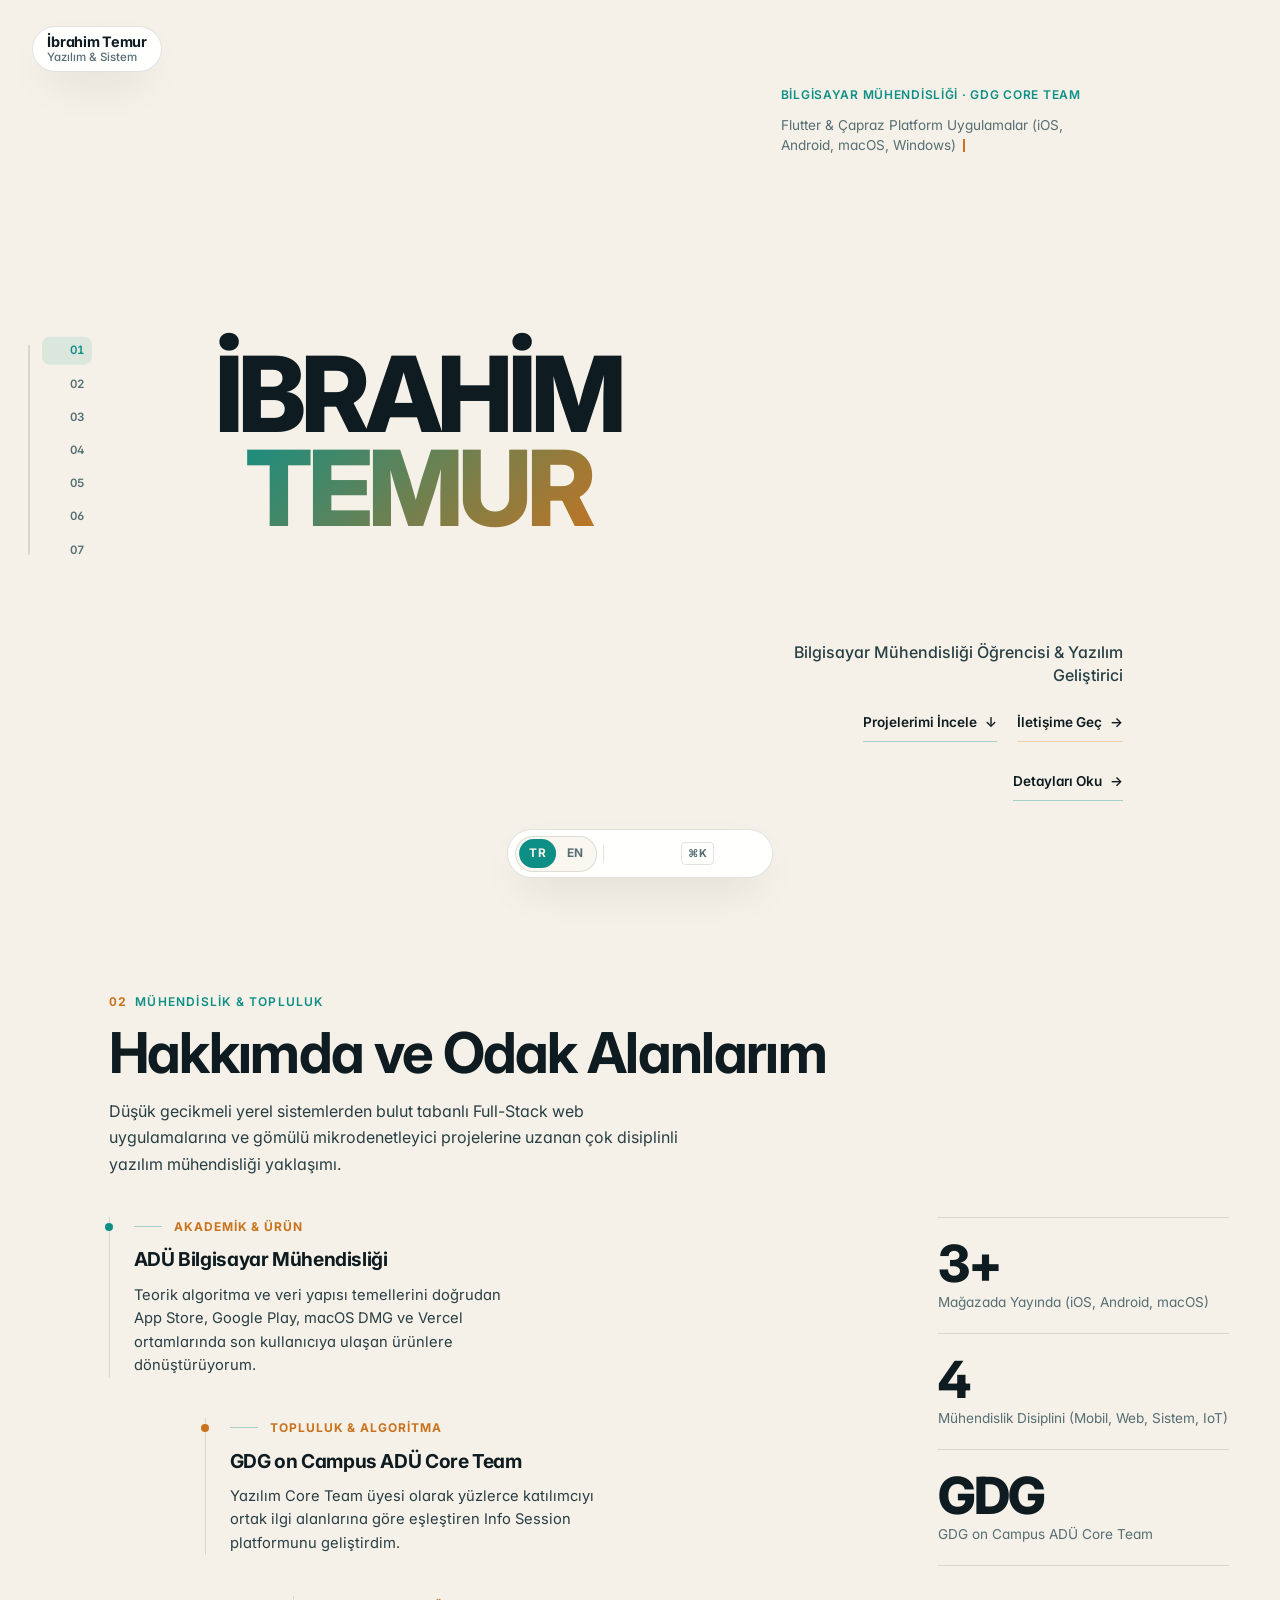
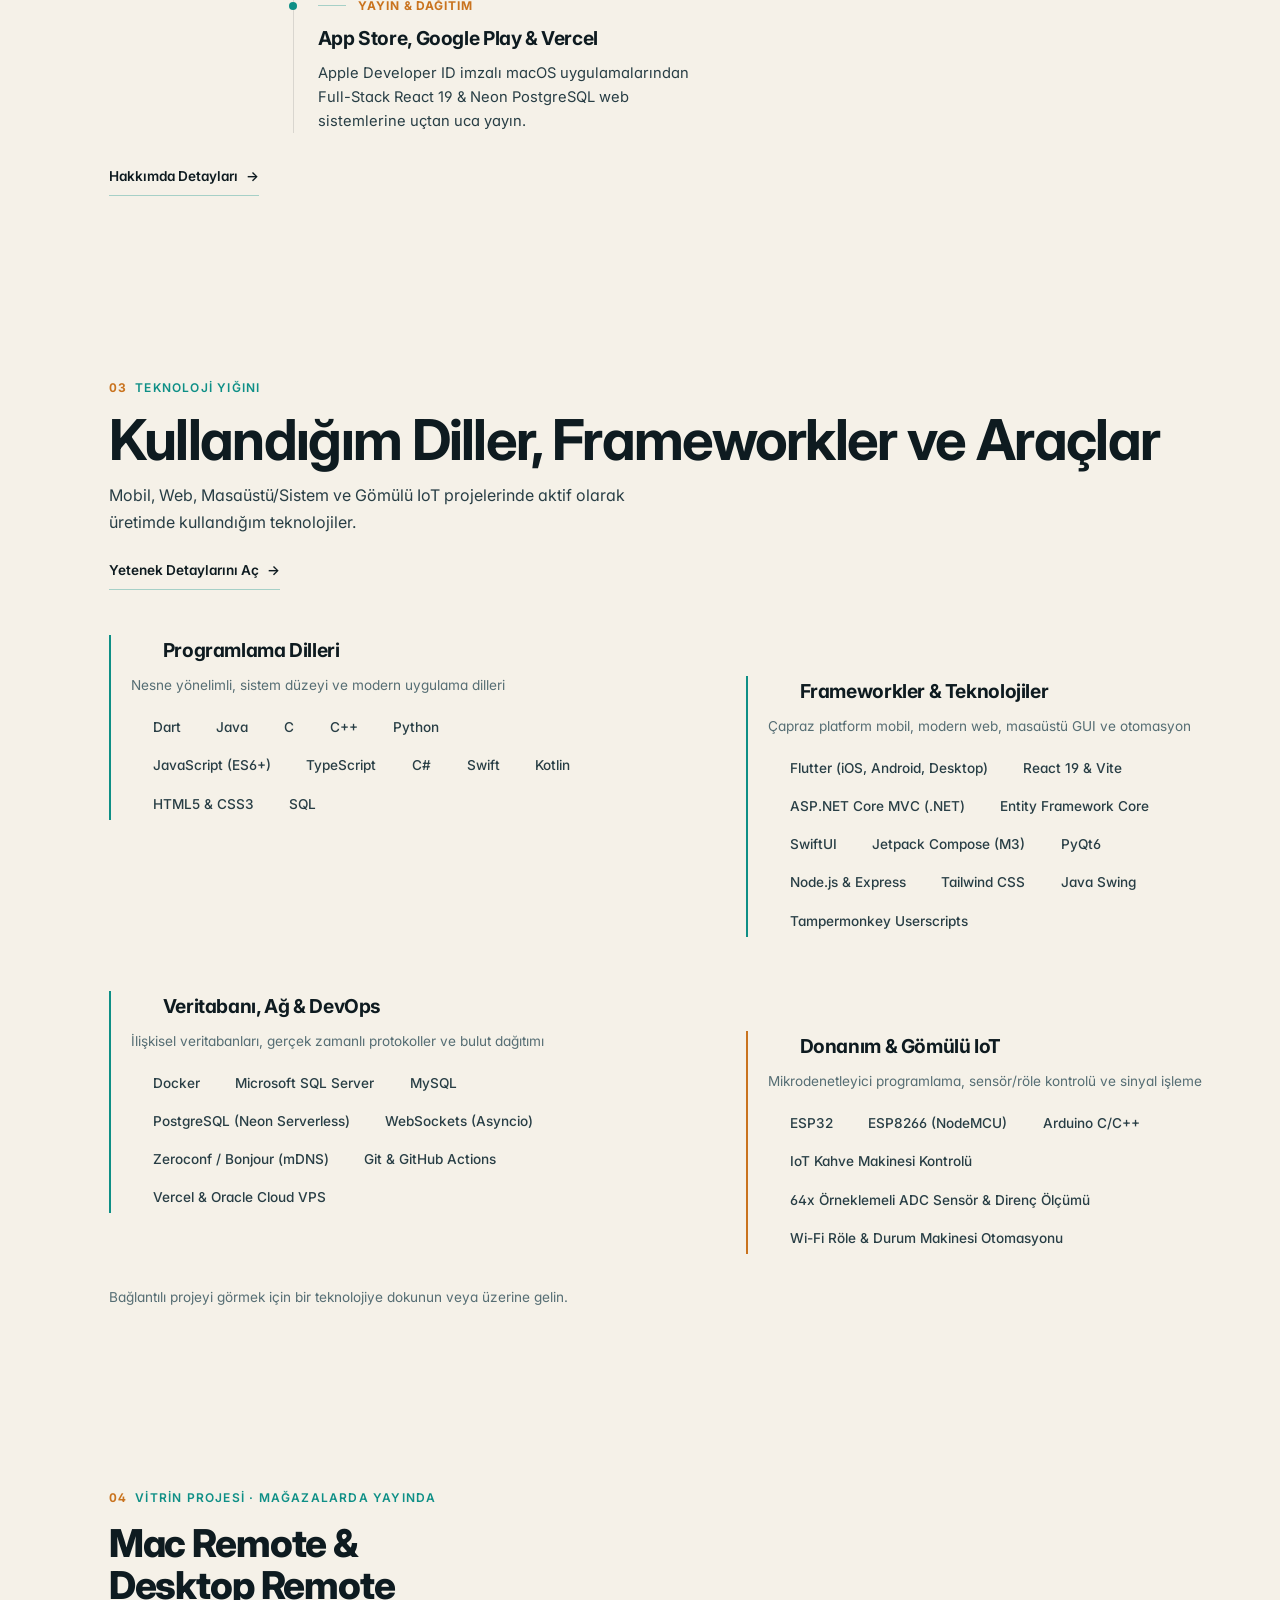
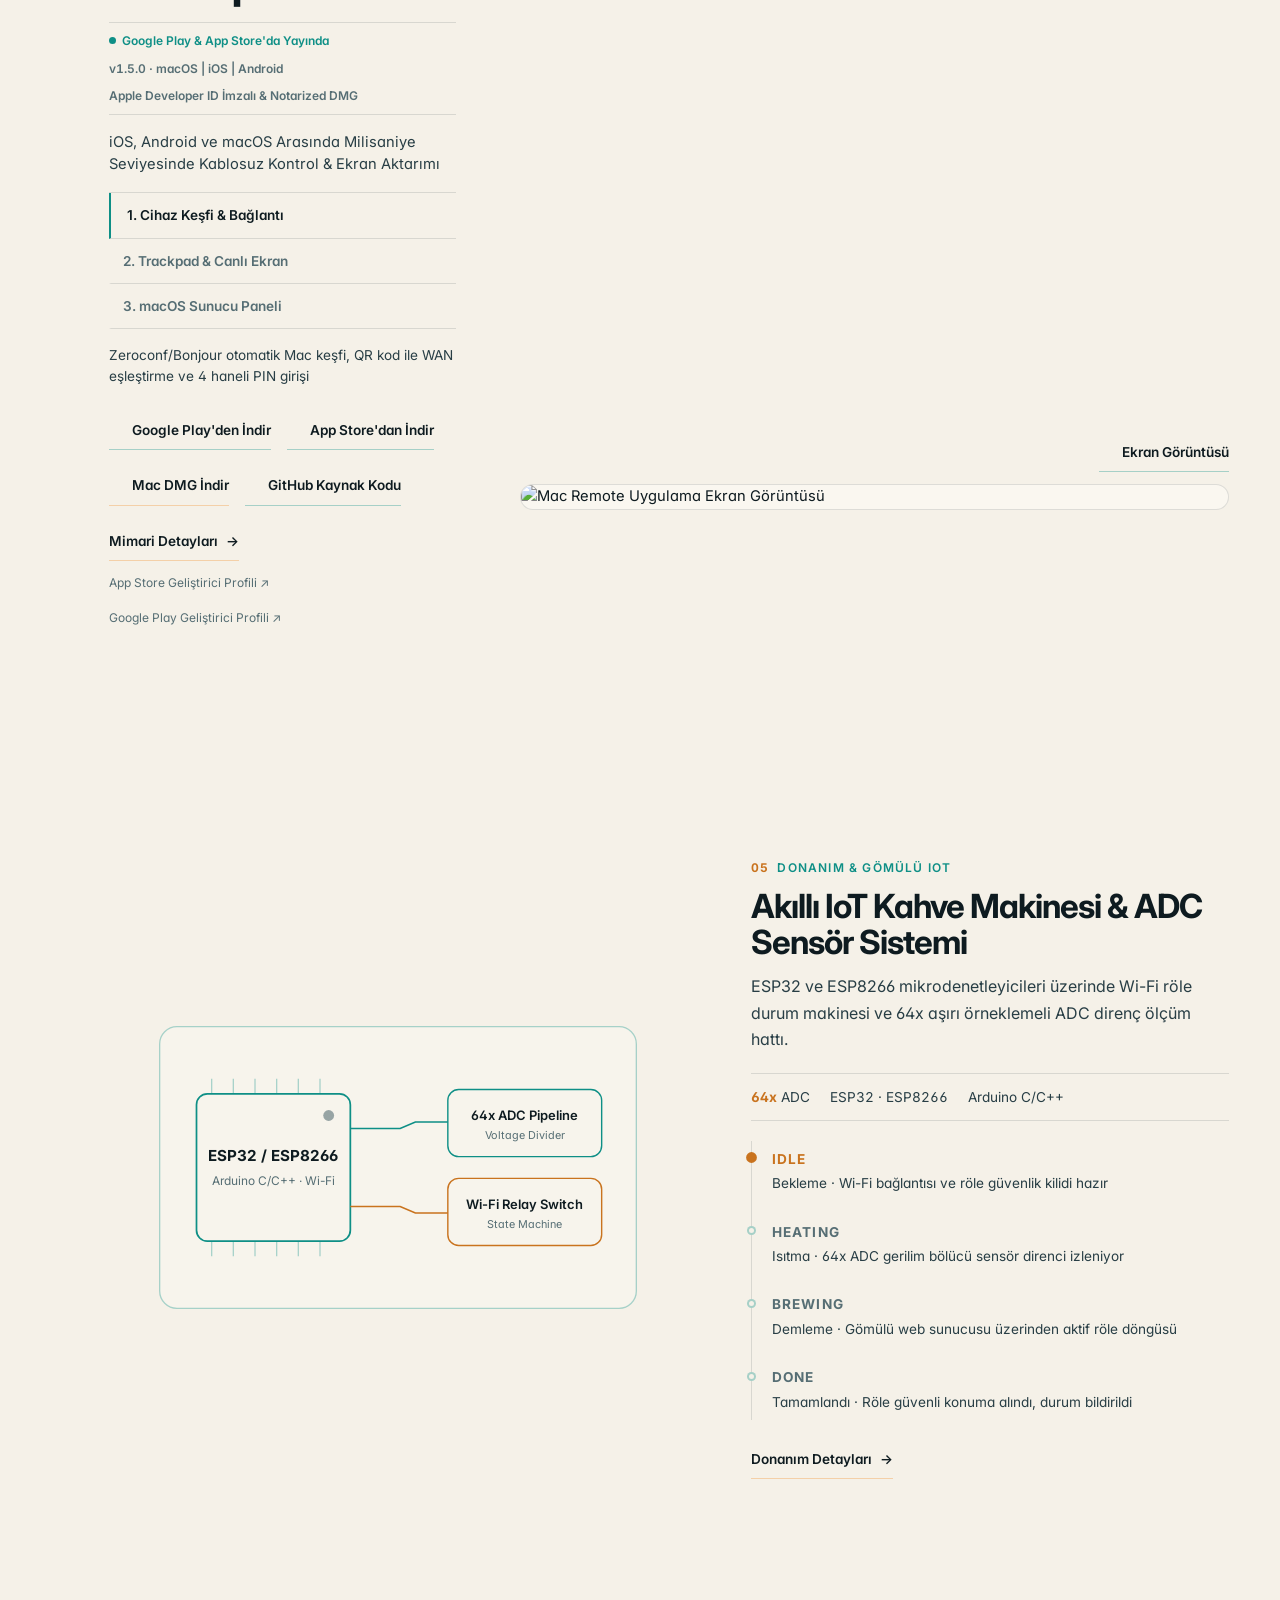
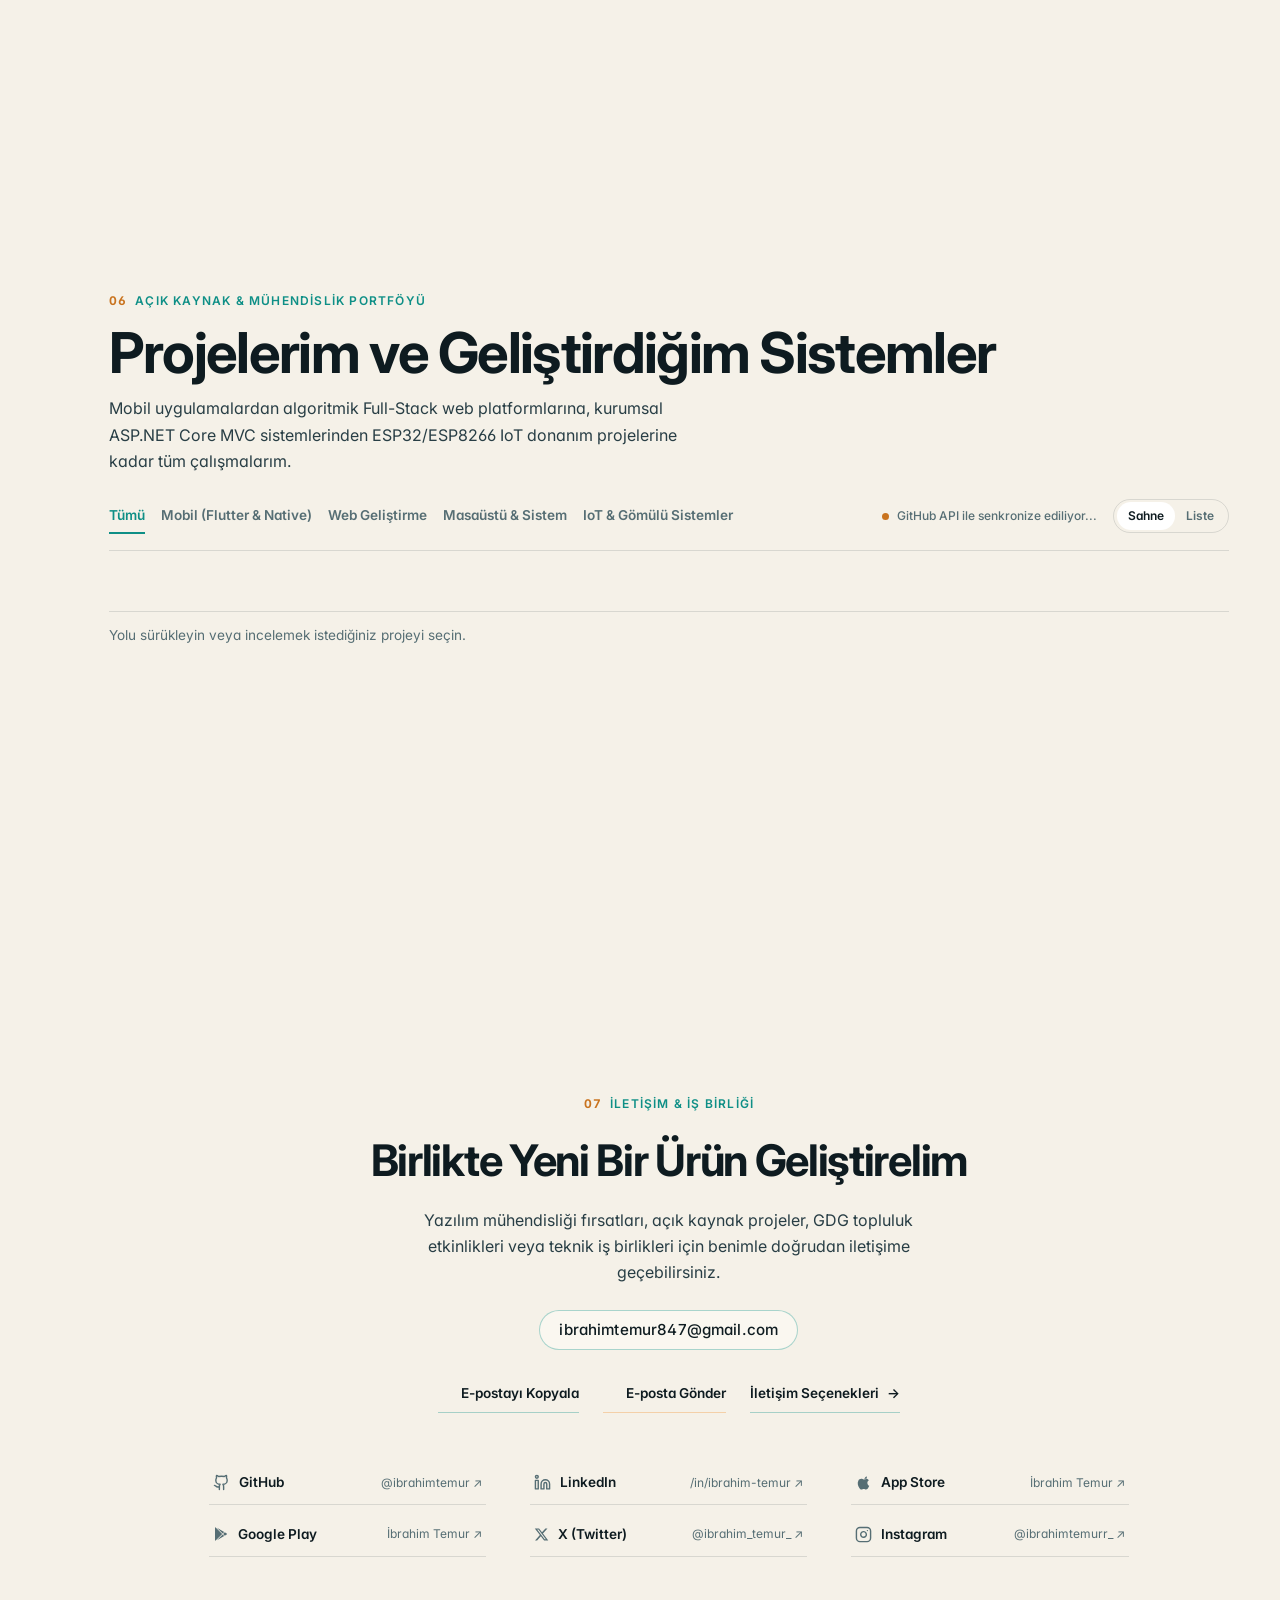
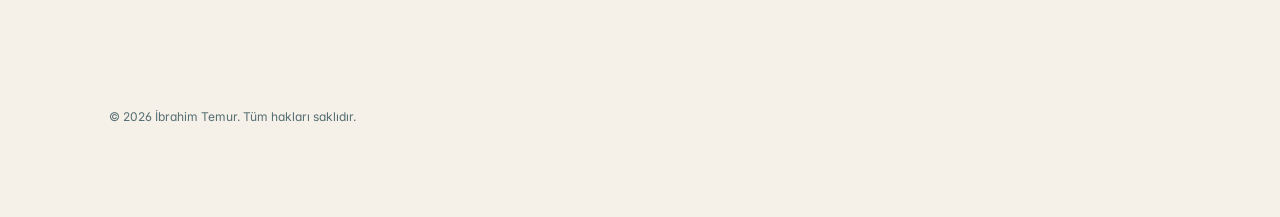
==== index.html @ 4cf0f542 "fix(redesign): smooth Scene 06 scroll, hide rail filter overlap, align Scene 07 email/social icons, " ====
<!DOCTYPE html>
<html lang="tr" data-theme="dark">
<head>
  <meta charset="UTF-8" />
  <meta name="viewport" content="width=device-width, initial-scale=1.0" />
  <title>İbrahim Temur — Yazılım Geliştirici &amp; Bilgisayar Mühendisliği Öğrencisi</title>
  <meta name="description" content="İbrahim Temur — Bilgisayar Mühendisliği Öğrencisi (ADÜ), GDG on Campus ADÜ Yazılım Core Team Üyesi ve Çapraz Platform (Flutter, SwiftUI, Jetpack Compose), Full-Stack Web (React, ASP.NET Core MVC) ve IoT/Gömülü Sistem Geliştiricisi." />
  <meta name="author" content="İbrahim Temur" />
  <meta name="keywords" content="İbrahim Temur, Software Developer, Computer Engineering, Flutter, Mac Remote, Desktop Remote, SwiftUI, Jetpack Compose, React, ASP.NET Core MVC, ESP32, IoT, GDG on Campus ADÜ" />

  <!-- Open Graph / Social Meta -->
  <meta property="og:type" content="website" />
  <meta property="og:url" content="https://ibrahimtemur.github.io/" />
  <meta property="og:title" content="İbrahim Temur — Software Developer &amp; Computer Engineering" />
  <meta property="og:description" content="Cross-Platform Mobile &amp; Desktop (Flutter, SwiftUI, Jetpack Compose, PyQt6), Full-Stack Web (React, ASP.NET Core MVC, Node.js) &amp; IoT/Embedded Systems." />
  <meta property="og:image" content="https://ibrahimtemur.github.io/avatar.jpg" />

  <!-- Favicon -->
  <link rel="icon" type="image/svg+xml" href="favicon.svg" />
  <link rel="alternate icon" type="image/png" href="favicon.png" />
  <link rel="apple-touch-icon" href="favicon.png" />

  <!-- Google Fonts: Inter Variable Only -->
  <link rel="preconnect" href="https://fonts.googleapis.com" />
  <link rel="preconnect" href="https://fonts.gstatic.com" crossorigin />
  <link href="https://fonts.googleapis.com/css2?family=Inter:opsz,wght@14..32,300..800&display=swap" rel="stylesheet" />

  <!-- Early Theme & WebGL Capability Bootstrap -->
  <script>
    (function () {
      try {
        var savedTheme = localStorage.getItem("portfolio_theme");
        var initialTheme =
          savedTheme === "light" || savedTheme === "dark"
            ? savedTheme
            : window.matchMedia && window.matchMedia("(prefers-color-scheme: light)").matches
            ? "light"
            : "dark";
        document.documentElement.setAttribute("data-theme", initialTheme);

        var savedLang = localStorage.getItem("portfolio_lang");
        if (savedLang === "en" || savedLang === "tr") {
          document.documentElement.setAttribute("lang", savedLang);
        }
      } catch (_) {}
    })();
  </script>

  <!-- Layered Architecture Stylesheets -->
  <link rel="stylesheet" href="css/tokens.css?v=6" />
  <link rel="stylesheet" href="css/base.css?v=6" />
  <link rel="stylesheet" href="css/components.css?v=6" />
  <link rel="stylesheet" href="css/sections.css?v=6" />
</head>
<body>
  <a href="#scene-hero" class="skip-link">İçeriğe geç</a>

  <!-- Ambient Backdrop (z-index: -1) & Transparent WebGL Stage (z-index: 1) -->
  <div class="ambient-canvas-backdrop" aria-hidden="true"></div>
  <canvas id="webgl-canvas" aria-hidden="true"></canvas>

  <!-- Subtle Preloader (<= 1.5s, Skippable) -->
  <div class="preloader" id="preloader" role="status" aria-live="polite">
    <div class="preloader-mark">
      <span class="preloader-dot" aria-hidden="true"></span>
      <span>İbrahim Temur</span>
    </div>
    <div class="preloader-bar" aria-hidden="true">
      <div class="preloader-bar-fill"></div>
    </div>
    <button type="button" class="preloader-skip" id="preloaderSkipBtn" data-i18n="preloader.skip">Atla</button>
  </div>

  <!-- Custom Pointer (Desktop Fine Pointer Only) -->
  <div class="custom-cursor" id="customCursor" aria-hidden="true"></div>
  <div class="custom-cursor-ring" id="customCursorRing" aria-hidden="true"></div>

  <!-- Top-Left Minimal Brand Corner (No Classic Top Navbar) -->
  <header class="brand-corner" id="brandCorner">
    <a href="#scene-hero" class="brand-corner-link" aria-label="İbrahim Temur">
      <span class="brand-corner-meta">
        <span class="brand-corner-name">İbrahim Temur</span>
        <span class="brand-corner-role" data-i18n="nav.role">Yazılım &amp; Sistem</span>
      </span>
    </a>
  </header>

  <!-- Left Vertical Section Rail (01 - 07 + Scroll Progress + Scene 06 Filters) -->
  <nav class="section-rail" id="sectionRail" aria-label="Bölüm Navigasyonu">
    <div class="rail-track" aria-hidden="true">
      <div class="rail-progress-fill"></div>
    </div>

    <span class="rail-mobile-active" id="railMobileActive" aria-hidden="true">01 / 07</span>

    <ol class="rail-steps">
      <li class="rail-step-wrap">
        <button type="button" class="rail-step is-active" data-section-target="scene-hero" aria-current="step">
          <i data-lucide="compass" class="rail-step-icon"></i>
          <span class="rail-step-num">01</span>
          <span class="rail-step-label" data-i18n="scene.01">Başlangıç</span>
        </button>
      </li>
      <li class="rail-step-wrap">
        <button type="button" class="rail-step" data-section-target="scene-journey">
          <i data-lucide="milestone" class="rail-step-icon"></i>
          <span class="rail-step-num">02</span>
          <span class="rail-step-label" data-i18n="scene.02">Yolculuk</span>
        </button>
      </li>
      <li class="rail-step-wrap">
        <button type="button" class="rail-step" data-section-target="scene-skills">
          <i data-lucide="layers" class="rail-step-icon"></i>
          <span class="rail-step-num">03</span>
          <span class="rail-step-label" data-i18n="scene.03">Yetenekler</span>
        </button>
      </li>
      <li class="rail-step-wrap">
        <button type="button" class="rail-step" data-section-target="scene-featured">
          <i data-lucide="smartphone" class="rail-step-icon"></i>
          <span class="rail-step-num">04</span>
          <span class="rail-step-label" data-i18n="scene.04">Mac Remote</span>
        </button>
      </li>
      <li class="rail-step-wrap">
        <button type="button" class="rail-step" data-section-target="scene-iot">
          <i data-lucide="cpu" class="rail-step-icon"></i>
          <span class="rail-step-num">05</span>
          <span class="rail-step-label" data-i18n="scene.05">IoT Donanım</span>
        </button>
      </li>
      <li class="rail-step-wrap">
        <button type="button" class="rail-step" data-section-target="scene-projects">
          <i data-lucide="folder-git-2" class="rail-step-icon"></i>
          <span class="rail-step-num">06</span>
          <span class="rail-step-label" data-i18n="scene.06">Projeler</span>
        </button>
      </li>
      <li class="rail-step-wrap">
        <button type="button" class="rail-step" data-section-target="scene-contact">
          <i data-lucide="mail" class="rail-step-icon"></i>
          <span class="rail-step-num">07</span>
          <span class="rail-step-label" data-i18n="scene.07">İletişim</span>
        </button>
      </li>
    </ol>

    <!-- Contextual Category Filters (Visible when Scene 06 is active) -->
    <div class="rail-project-filters" role="group" aria-label="Kategori Filtreleri">
      <button type="button" class="rail-filter-btn is-active" data-filter="all" data-i18n="filter.all">Tümü</button>
      <button type="button" class="rail-filter-btn" data-filter="mobile" data-i18n="filter.mobile">Mobil (Flutter &amp; Native)</button>
      <button type="button" class="rail-filter-btn" data-filter="web" data-i18n="filter.web">Web Geliştirme</button>
      <button type="button" class="rail-filter-btn" data-filter="desktop" data-i18n="filter.desktop">Masaüstü &amp; Sistem</button>
      <button type="button" class="rail-filter-btn" data-filter="iot" data-i18n="filter.iot">IoT &amp; Gömülü Sistemler</button>
    </div>
  </nav>

  <!-- Bottom-Center Floating Control Island -->
  <div class="control-island" id="controlIsland" role="region" aria-label="Hızlı Kontroller">
    <div class="island-lang-group" role="group" aria-label="Dil Seçimi">
      <button type="button" class="lang-btn active" id="langTrBtn" data-lang="tr" aria-pressed="true">TR</button>
      <button type="button" class="lang-btn" id="langEnBtn" data-lang="en" aria-pressed="false">EN</button>
    </div>

    <span class="island-divider" aria-hidden="true"></span>

    <button type="button" class="island-btn" id="themeToggleBtn" aria-label="Tema Değiştir" title="Tema Değiştir">
      <i data-lucide="sun" id="themeIcon" style="width:16px;height:16px;"></i>
    </button>

    <button type="button" class="island-btn" id="paletteTriggerBtn" aria-label="Komut Paleti" data-i18n-aria="palette.open">
      <i data-lucide="search" style="width:15px;height:15px;"></i>
      <span class="island-kbd">⌘K</span>
    </button>

    <button type="button" class="island-btn" id="curtainMenuBtn" aria-label="Menüyü Aç" aria-expanded="false" aria-controls="curtainMenu">
      <i data-lucide="menu" style="width:16px;height:16px;"></i>
    </button>
  </div>

  <!-- Full-Screen Curtain Navigation Menu -->
  <div class="curtain-menu" id="curtainMenu" role="dialog" aria-modal="true" aria-hidden="true" aria-label="Site Haritası">
    <div class="curtain-top">
      <div class="curtain-identity">
        <span>İbrahim Temur</span>
      </div>
      <button type="button" class="curtain-close-btn" id="curtainCloseBtn">
        <span data-i18n="menu.close">Kapat</span>
        <i data-lucide="x" style="width:16px;height:16px;"></i>
      </button>
    </div>

    <ul class="curtain-nav-list">
      <li class="curtain-nav-item">
        <a href="#scene-hero" class="curtain-nav-link" data-curtain-target="scene-hero">
          <span class="curtain-link-left">
            <span class="curtain-num">01</span>
            <span class="curtain-label" data-i18n="scene.01">Başlangıç</span>
          </span>
          <i data-lucide="arrow-up-right" class="curtain-arrow" style="width:22px;height:22px;"></i>
        </a>
      </li>
      <li class="curtain-nav-item">
        <a href="#scene-journey" class="curtain-nav-link" data-curtain-target="scene-journey">
          <span class="curtain-link-left">
            <span class="curtain-num">02</span>
            <span class="curtain-label" data-i18n="nav.about">Hakkımda</span>
          </span>
          <i data-lucide="arrow-up-right" class="curtain-arrow" style="width:22px;height:22px;"></i>
        </a>
      </li>
      <li class="curtain-nav-item">
        <a href="#scene-skills" class="curtain-nav-link" data-curtain-target="scene-skills">
          <span class="curtain-link-left">
            <span class="curtain-num">03</span>
            <span class="curtain-label" data-i18n="nav.skills">Yetenekler</span>
          </span>
          <i data-lucide="arrow-up-right" class="curtain-arrow" style="width:22px;height:22px;"></i>
        </a>
      </li>
      <li class="curtain-nav-item">
        <a href="#scene-featured" class="curtain-nav-link" data-curtain-target="scene-featured">
          <span class="curtain-link-left">
            <span class="curtain-num">04</span>
            <span class="curtain-label" data-i18n="nav.featured">Vitrin</span>
          </span>
          <i data-lucide="arrow-up-right" class="curtain-arrow" style="width:22px;height:22px;"></i>
        </a>
      </li>
      <li class="curtain-nav-item">
        <a href="#scene-iot" class="curtain-nav-link" data-curtain-target="scene-iot">
          <span class="curtain-link-left">
            <span class="curtain-num">05</span>
            <span class="curtain-label" data-i18n="scene.05">IoT Donanım</span>
          </span>
          <i data-lucide="arrow-up-right" class="curtain-arrow" style="width:22px;height:22px;"></i>
        </a>
      </li>
      <li class="curtain-nav-item">
        <a href="#scene-projects" class="curtain-nav-link" data-curtain-target="scene-projects">
          <span class="curtain-link-left">
            <span class="curtain-num">06</span>
            <span class="curtain-label" data-i18n="nav.projects">Projeler</span>
          </span>
          <i data-lucide="arrow-up-right" class="curtain-arrow" style="width:22px;height:22px;"></i>
        </a>
      </li>
      <li class="curtain-nav-item">
        <a href="#scene-contact" class="curtain-nav-link" data-curtain-target="scene-contact">
          <span class="curtain-link-left">
            <span class="curtain-num">07</span>
            <span class="curtain-label" data-i18n="nav.contact">İletişim</span>
          </span>
          <i data-lucide="arrow-up-right" class="curtain-arrow" style="width:22px;height:22px;"></i>
        </a>
      </li>
    </ul>

    <div class="curtain-bottom">
      <a href="copyright.html" class="curtain-legal-link" data-i18n="footer.rights">© 2026 İbrahim Temur. Tüm hakları saklıdır.</a>
      <div class="curtain-socials">
        <a href="https://github.com/ibrahimtemur" target="_blank" rel="noopener noreferrer">GitHub</a>
        <a href="https://www.linkedin.com/in/ibrahim-temur/" target="_blank" rel="noopener noreferrer">LinkedIn</a>
        <a href="https://apps.apple.com/us/developer/ibrahim-temur/id6812348432" target="_blank" rel="noopener noreferrer">App Store</a>
        <a href="https://play.google.com/store/apps/developer?id=%C4%B0brahim+Temur" target="_blank" rel="noopener noreferrer">Google Play</a>
        <a href="mailto:ibrahimtemur847@gmail.com">ibrahimtemur847@gmail.com</a>
      </div>
    </div>
  </div>

  <!-- Right Full-Height Slide-Over Detail / Case-Study Drawer -->
  <div class="drawer-backdrop" id="drawerBackdrop" aria-hidden="true"></div>
  <aside class="slide-drawer" id="slideDrawer" role="dialog" aria-modal="true" aria-hidden="true" aria-labelledby="drawerKicker">
    <div class="drawer-header">
      <span class="drawer-kicker" id="drawerKicker">İbrahim Temur</span>
      <button type="button" class="drawer-close-btn" id="drawerCloseBtn" aria-label="Paneli Kapat" data-i18n-aria="drawer.close">
        <i data-lucide="x" style="width:18px;height:18px;"></i>
      </button>
    </div>
    <div class="drawer-body" id="drawerBody"></div>
  </aside>

  <!-- Command Palette (Ctrl / Cmd + K) -->
  <div class="cmd-palette-backdrop" id="commandPaletteBackdrop" aria-hidden="true">
    <div class="cmd-palette" role="dialog" aria-modal="true" aria-label="Komut Paleti">
      <div class="cmd-palette-search">
        <i data-lucide="search" style="width:18px;height:18px;"></i>
        <input
          type="text"
          class="cmd-palette-input"
          id="paletteSearchInput"
          autocomplete="off"
          placeholder="Sahne, proje veya eylem ara..."
          data-i18n-placeholder="palette.placeholder"
        />
      </div>
      <div class="cmd-palette-list" id="paletteList" role="listbox"></div>
      <div class="cmd-palette-footer">
        <span data-i18n="palette.hint.enter">ENTER seç</span>
        <span data-i18n="palette.hint.esc">ESC kapat</span>
      </div>
    </div>
  </div>

  <!-- Toast Notification -->
  <div class="toast" id="toastNotification" role="status" aria-live="polite">
    <i data-lucide="check-circle-2" class="toast-icon" style="width:18px;height:18px;"></i>
    <span id="toastText">E-posta adresi panoya kopyalandı!</span>
  </div>

  <!-- ====================================================================
       7 SPATIAL SCENES (#scenesRoot establishes NO stacking context)
       ==================================================================== -->
  <main id="scenesRoot">
    <!-- SCENE 01 — HERO (Giant Typography at z-index: 0 Behind 3D Canvas) -->
    <section class="scene scene-hero" id="scene-hero" aria-labelledby="heroTitle">
      <div class="hero-display-back">
        <h1 class="hero-display-name" id="heroTitle">
          <span class="hero-display-line">İBRAHİM</span>
          <span class="hero-display-line is-accent">TEMUR</span>
        </h1>
      </div>

      <div class="hero-foreground">
        <div class="hero-intro-corner">
          <p class="hero-sub-domain" data-i18n="hero.profile.sub">Bilgisayar Mühendisliği · GDG Core Team</p>
          <p class="hero-rotating-line" aria-live="polite">
            <span id="typewriterText">Flutter &amp; Çapraz Platform Uygulamalar (iOS, Android, macOS, Windows)</span>
            <span class="hero-caret" aria-hidden="true"></span>
          </p>
        </div>

        <div class="hero-action-corner">
          <p class="hero-role-caption" data-i18n="hero.role">
            Bilgisayar Mühendisliği Öğrencisi &amp; Yazılım Geliştirici
          </p>
          <div class="hero-direct-links">
            <a href="#scene-projects" class="hairline-action">
              <span data-i18n="hero.cta.projects">Projelerimi İncele</span>
              <span aria-hidden="true">↓</span>
            </a>
            <a href="#scene-contact" class="hairline-action accent-warm">
              <span data-i18n="hero.cta.contact">İletişime Geç</span>
              <span aria-hidden="true">→</span>
            </a>
            <button type="button" class="hairline-action" data-open-detail="about">
              <span data-i18n="hero.cta.details">Detayları Oku</span>
              <span aria-hidden="true">→</span>
            </button>
          </div>
        </div>
      </div>

      <!-- Indexable SEO Content Preserved in DOM -->
      <div class="seo-accessible-detail">
        <p data-i18n="hero.badge.gdg">GDG on Campus ADÜ — Yazılım Core Team Üyesi</p>
        <p data-i18n="hero.badge.store">Google Play &amp; App Store'da Yayında Ürün Sahibi</p>
        <p data-i18n="hero.desc">
          Aydın Adnan Menderes Üniversitesi (ADÜ) <strong>Bilgisayar Mühendisliği</strong> öğrencisi ve <strong>GDG on Campus ADÜ Yazılım Core Team</strong> üyesiyim. Donanım seviyesinde sistem programlama ve gerçek zamanlı ekran aktarımından (<strong>macOS, iOS, Android, Flutter</strong>), ölçeklenebilir Full-Stack web mimarilerine (<strong>React 19, ASP.NET Core MVC, PostgreSQL</strong>) ve <strong>ESP32/ESP8266 IoT</strong> çözümlerine kadar uçtan uca ürünler geliştiriyorum.
        </p>
      </div>
    </section>

    <!-- SCENE 02 — JOURNEY (Diagonal Milestones + Right Tabular Counters) -->
    <section class="scene scene-journey" id="scene-journey" aria-labelledby="journeyHeading">
      <div class="scene-inner">
        <span class="scene-eyebrow">
          <span class="scene-index">02</span>
          <span data-i18n="about.eyebrow">Mühendislik &amp; Topluluk</span>
        </span>
        <h2 class="scene-heading" id="journeyHeading" data-i18n="about.title">Hakkımda ve Odak Alanlarım</h2>
        <p class="scene-lead" style="margin-top:0.85rem;" data-i18n="about.subtitle">
          Düşük gecikmeli yerel sistemlerden bulut tabanlı Full-Stack web uygulamalarına ve gömülü mikrodenetleyici projelerine uzanan çok disiplinli yazılım mühendisliği yaklaşımı.
        </p>

        <div class="journey-grid">
          <div>
            <ol class="journey-diagonal-track">
              <li class="journey-milestone">
                <div class="leader-callout">
                  <span class="leader-line" aria-hidden="true"></span>
                  <span class="leader-tag" data-i18n="journey.m1.tag">Akademik &amp; Ürün</span>
                </div>
                <h3 class="milestone-title" data-i18n="journey.m1.title">ADÜ Bilgisayar Mühendisliği</h3>
                <p class="milestone-summary" data-i18n="journey.m1.desc">
                  Teorik algoritma ve veri yapısı temellerini doğrudan App Store, Google Play, macOS DMG ve Vercel ortamlarında son kullanıcıya ulaşan ürünlere dönüştürüyorum.
                </p>
              </li>

              <li class="journey-milestone">
                <div class="leader-callout">
                  <span class="leader-line" aria-hidden="true"></span>
                  <span class="leader-tag" data-i18n="journey.m2.tag">Topluluk &amp; Algoritma</span>
                </div>
                <h3 class="milestone-title" data-i18n="journey.m2.title">GDG on Campus ADÜ Core Team</h3>
                <p class="milestone-summary" data-i18n="journey.m2.desc">
                  Yazılım Core Team üyesi olarak yüzlerce katılımcıyı ortak ilgi alanlarına göre eşleştiren Info Session platformunu geliştirdim.
                </p>
              </li>

              <li class="journey-milestone">
                <div class="leader-callout">
                  <span class="leader-line" aria-hidden="true"></span>
                  <span class="leader-tag" data-i18n="journey.m3.tag">Yayın &amp; Dağıtım</span>
                </div>
                <h3 class="milestone-title" data-i18n="journey.m3.title">App Store, Google Play &amp; Vercel</h3>
                <p class="milestone-summary" data-i18n="journey.m3.desc">
                  Apple Developer ID imzalı macOS uygulamalarından Full-Stack React 19 &amp; Neon PostgreSQL web sistemlerine uçtan uca yayın.
                </p>
              </li>
            </ol>

            <div class="journey-drawer-cta">
              <button type="button" class="hairline-action" data-open-detail="about">
                <span data-i18n="journey.cta">Hakkımda Detayları</span>
                <span aria-hidden="true">→</span>
              </button>
            </div>
          </div>

          <aside class="journey-counters" aria-label="Öne Çıkan Sayılar">
            <div class="journey-counter-item">
              <span class="counter-value">3+</span>
              <span class="counter-label" data-i18n="hero.metric.stores">Mağazada Yayında (iOS, Android, macOS)</span>
            </div>
            <div class="journey-counter-item">
              <span class="counter-value">4</span>
              <span class="counter-label" data-i18n="hero.metric.domains">Mühendislik Disiplini (Mobil, Web, Sistem, IoT)</span>
            </div>
            <div class="journey-counter-item">
              <span class="counter-value">GDG</span>
              <span class="counter-label" data-i18n="hero.metric.community">GDG on Campus ADÜ Core Team</span>
            </div>
          </aside>
        </div>
      </div>

      <!-- Full Semantic Articles for SEO & Bilingual Translation -->
      <div class="seo-accessible-detail">
        <article>
          <h3 data-i18n="about.card1.title">Bilgisayar Mühendisliği &amp; Uçtan Uca Ürün Geliştirme</h3>
          <p data-i18n="about.card1.text">Aydın Adnan Menderes Üniversitesi (ADÜ) <strong>Bilgisayar Mühendisliği</strong> eğitimim boyunca teorik algoritma ve veri yapısı temellerini doğrudan gerçek dünya ürünlerine dönüştürmeye odaklandım. Bir fikri yalnızca prototip aşamasında bırakmayıp; <strong>Apple App Store</strong>, <strong>Google Play Store</strong>, <strong>Apple Notary onaylı macOS DMG</strong> paketleri ve <strong>Vercel Serverless</strong> ortamlarında son kullanıcıya ulaşan canlı sistemler olarak yayınlıyorum.</p>
        </article>
        <article>
          <h3 data-i18n="about.card2.title">GDG on Campus ADÜ — Yazılım Core Team</h3>
          <p data-i18n="about.card2.text"><strong>Google Developer Groups (GDG) on Campus ADÜ</strong> bünyesinde <strong>Yazılım (Software) Core Team Üyesi</strong> olarak aktif görev alıyorum. Topluluk etkinliklerinde yüzlerce katılımcının ortak ilgi alanlarına göre masalara yerleştirildiği <strong>Info Session Akıllı Masa Eşleştirme Platformu</strong> gibi canlı yazılımlar geliştiriyor ve teknik içerik üretimine katkıda bulunuyorum.</p>
        </article>
        <article>
          <h3 data-i18n="about.card3.title">Çapraz Platform &amp; Düşük Gecikmeli Ağ Mimarileri</h3>
          <p data-i18n="about.card3.text"><strong>Flutter &amp; Dart</strong>, <strong>SwiftUI (iOS)</strong>, <strong>Jetpack Compose (Android)</strong> ve <strong>Python PyQt6 (macOS)</strong> ile çoklu platform deneyimleri inşa ediyorum. WebSockets, Zeroconf/Bonjour (mDNS), ters TCP tünelleri ve macOS CoreGraphics (Quartz) API'leri ile milisaniye seviyesinde çalışan gerçek zamanlı sistemler tasarlıyorum.</p>
        </article>
        <article>
          <h3 data-i18n="about.card4.title">Web Sistemleri, Masaüstü &amp; Gömülü IoT</h3>
          <p data-i18n="about.card4.text">Modern web tarafında <strong>React 19</strong>, <strong>Node.js/Express</strong> ve kurumsal <strong>ASP.NET Core MVC (Entity Framework Core, SQL Server)</strong> mimarileri; donanım tarafında ise <strong>ESP32 / ESP8266</strong> mikrodenetleyicileriyle Wi-Fi tabanlı <strong>IoT Kahve Makinesi Kontrolü</strong> ve hassas ADC sensör okuma devreleri geliştiriyorum.</p>
        </article>
      </div>
    </section>

    <!-- SCENE 03 — SKILLS (4 Spatial Depth Zones Around 3D Island Flight Path) -->
    <section class="scene scene-skills" id="scene-skills" aria-labelledby="skillsHeading">
      <div class="scene-inner">
        <div class="skills-header-row">
          <div>
            <span class="scene-eyebrow">
              <span class="scene-index">03</span>
              <span data-i18n="skills.eyebrow">Teknoloji Yığını</span>
            </span>
            <h2 class="scene-heading" id="skillsHeading" data-i18n="skills.title">Kullandığım Diller, Frameworkler ve Araçlar</h2>
            <p class="scene-lead" style="margin-top:0.75rem;" data-i18n="skills.subtitle">
              Mobil, Web, Masaüstü/Sistem ve Gömülü IoT projelerinde aktif olarak üretimde kullandığım teknolojiler.
            </p>
          </div>
          <button type="button" class="hairline-action" data-open-detail="skills">
            <span data-i18n="skills.cta">Yetenek Detaylarını Aç</span>
            <span aria-hidden="true">→</span>
          </button>
        </div>

        <div class="skills-spatial-field">
          <!-- Discipline 1 -->
          <div class="skill-zone">
            <div class="skill-zone-head">
              <i data-lucide="terminal" class="skill-zone-icon" style="width:20px;height:20px;"></i>
              <h3 class="skill-zone-title" data-i18n="skills.cat1.title">Programlama Dilleri</h3>
            </div>
            <p class="skill-zone-desc" data-i18n="skills.cat1.desc">Nesne yönelimli, sistem düzeyi ve modern uygulama dilleri</p>
            <div class="skill-tokens-flow">
              <button type="button" class="skill-token" data-related-project="portfoy-app"><i data-lucide="code-2" class="skill-token-glyph"></i><span>Dart</span></button>
              <button type="button" class="skill-token" data-related-project="music-catalog-mvc"><i data-lucide="coffee" class="skill-token-glyph"></i><span>Java</span></button>
              <button type="button" class="skill-token" data-related-project="music-catalog-mvc"><i data-lucide="cpu" class="skill-token-glyph"></i><span>C</span></button>
              <button type="button" class="skill-token" data-related-project="iot-coffee-controller"><i data-lucide="cpu" class="skill-token-glyph"></i><span>C++</span></button>
              <button type="button" class="skill-token" data-related-project="mac-remote-app"><i data-lucide="terminal" class="skill-token-glyph"></i><span>Python</span></button>
              <button type="button" class="skill-token" data-related-project="info-session"><i data-lucide="braces" class="skill-token-glyph"></i><span>JavaScript (ES6+)</span></button>
              <button type="button" class="skill-token" data-related-project="info-session"><i data-lucide="file-code-2" class="skill-token-glyph"></i><span>TypeScript</span></button>
              <button type="button" class="skill-token" data-related-project="university-academic-mvc"><i data-lucide="code" class="skill-token-glyph"></i><span>C#</span></button>
              <button type="button" class="skill-token" data-related-project="mac-remote-app"><i data-lucide="smartphone" class="skill-token-glyph"></i><span>Swift</span></button>
              <button type="button" class="skill-token" data-related-project="mac-remote-app"><i data-lucide="smartphone" class="skill-token-glyph"></i><span>Kotlin</span></button>
              <button type="button" class="skill-token" data-related-project="info-session"><i data-lucide="layout" class="skill-token-glyph"></i><span>HTML5 &amp; CSS3</span></button>
              <button type="button" class="skill-token" data-related-project="university-academic-mvc"><i data-lucide="database" class="skill-token-glyph"></i><span>SQL</span></button>
            </div>
          </div>

          <!-- Discipline 2 -->
          <div class="skill-zone is-offset-down">
            <div class="skill-zone-head">
              <i data-lucide="blocks" class="skill-zone-icon" style="width:20px;height:20px;"></i>
              <h3 class="skill-zone-title" data-i18n="skills.cat2.title">Frameworkler &amp; Teknolojiler</h3>
            </div>
            <p class="skill-zone-desc" data-i18n="skills.cat2.desc">Çapraz platform mobil, modern web, masaüstü GUI ve otomasyon</p>
            <div class="skill-tokens-flow">
              <button type="button" class="skill-token" data-related-project="portfoy-app"><i data-lucide="layers" class="skill-token-glyph"></i><span>Flutter (iOS, Android, Desktop)</span></button>
              <button type="button" class="skill-token" data-related-project="info-session"><i data-lucide="atom" class="skill-token-glyph"></i><span>React 19 &amp; Vite</span></button>
              <button type="button" class="skill-token" data-related-project="university-academic-mvc"><i data-lucide="server" class="skill-token-glyph"></i><span>ASP.NET Core MVC (.NET)</span></button>
              <button type="button" class="skill-token" data-related-project="university-academic-mvc"><i data-lucide="database" class="skill-token-glyph"></i><span>Entity Framework Core</span></button>
              <button type="button" class="skill-token" data-related-project="mac-remote-app"><i data-lucide="tablet-smartphone" class="skill-token-glyph"></i><span>SwiftUI</span></button>
              <button type="button" class="skill-token" data-related-project="mac-remote-app"><i data-lucide="smartphone" class="skill-token-glyph"></i><span>Jetpack Compose (M3)</span></button>
              <button type="button" class="skill-token" data-related-project="mac-remote-app"><i data-lucide="monitor" class="skill-token-glyph"></i><span>PyQt6</span></button>
              <button type="button" class="skill-token" data-related-project="info-session"><i data-lucide="server-cog" class="skill-token-glyph"></i><span>Node.js &amp; Express</span></button>
              <button type="button" class="skill-token" data-related-project="info-session"><i data-lucide="wind" class="skill-token-glyph"></i><span>Tailwind CSS</span></button>
              <button type="button" class="skill-token" data-related-project="music-catalog-mvc"><i data-lucide="app-window" class="skill-token-glyph"></i><span>Java Swing</span></button>
              <button type="button" class="skill-token" data-related-project="music-catalog-mvc"><i data-lucide="puzzle" class="skill-token-glyph"></i><span>Tampermonkey Userscripts</span></button>
            </div>
          </div>

          <!-- Discipline 3 -->
          <div class="skill-zone">
            <div class="skill-zone-head">
              <i data-lucide="database" class="skill-zone-icon" style="width:20px;height:20px;"></i>
              <h3 class="skill-zone-title" data-i18n="skills.cat3.title">Veritabanı, Ağ &amp; DevOps</h3>
            </div>
            <p class="skill-zone-desc" data-i18n="skills.cat3.desc">İlişkisel veritabanları, gerçek zamanlı protokoller ve bulut dağıtımı</p>
            <div class="skill-tokens-flow">
              <button type="button" class="skill-token" data-related-project="info-session"><i data-lucide="box" class="skill-token-glyph"></i><span>Docker</span></button>
              <button type="button" class="skill-token" data-related-project="university-academic-mvc"><i data-lucide="database" class="skill-token-glyph"></i><span>Microsoft SQL Server</span></button>
              <button type="button" class="skill-token" data-related-project="university-academic-mvc"><i data-lucide="database" class="skill-token-glyph"></i><span>MySQL</span></button>
              <button type="button" class="skill-token" data-related-project="info-session"><i data-lucide="database" class="skill-token-glyph"></i><span>PostgreSQL (Neon Serverless)</span></button>
              <button type="button" class="skill-token" data-related-project="mac-remote-app"><i data-lucide="radio" class="skill-token-glyph"></i><span>WebSockets (Asyncio)</span></button>
              <button type="button" class="skill-token" data-related-project="mac-remote-app"><i data-lucide="wifi" class="skill-token-glyph"></i><span>Zeroconf / Bonjour (mDNS)</span></button>
              <button type="button" class="skill-token" data-related-project="info-session"><i data-lucide="git-branch" class="skill-token-glyph"></i><span>Git &amp; GitHub Actions</span></button>
              <button type="button" class="skill-token" data-related-project="mac-remote-app"><i data-lucide="cloud" class="skill-token-glyph"></i><span>Vercel &amp; Oracle Cloud VPS</span></button>
            </div>
          </div>

          <!-- Discipline 4 -->
          <div class="skill-zone is-warm is-offset-down">
            <div class="skill-zone-head">
              <i data-lucide="microchip" class="skill-zone-icon" style="width:20px;height:20px;"></i>
              <h3 class="skill-zone-title" data-i18n="skills.cat4.title">Donanım &amp; Gömülü IoT</h3>
            </div>
            <p class="skill-zone-desc" data-i18n="skills.cat4.desc">Mikrodenetleyici programlama, sensör/röle kontrolü ve sinyal işleme</p>
            <div class="skill-tokens-flow">
              <button type="button" class="skill-token" data-related-project="iot-coffee-controller"><i data-lucide="cpu" class="skill-token-glyph"></i><span>ESP32</span></button>
              <button type="button" class="skill-token" data-related-project="iot-coffee-controller"><i data-lucide="cpu" class="skill-token-glyph"></i><span>ESP8266 (NodeMCU)</span></button>
              <button type="button" class="skill-token" data-related-project="iot-coffee-controller"><i data-lucide="circuit-board" class="skill-token-glyph"></i><span>Arduino C/C++</span></button>
              <button type="button" class="skill-token" data-related-project="iot-coffee-controller"><i data-lucide="power" class="skill-token-glyph"></i><span data-i18n="skills.iot.coffee">IoT Kahve Makinesi Kontrolü</span></button>
              <button type="button" class="skill-token" data-related-project="iot-coffee-controller"><i data-lucide="activity" class="skill-token-glyph"></i><span data-i18n="skills.iot.adc">64x Örneklemeli ADC Sensör &amp; Direnç Ölçümü</span></button>
              <button type="button" class="skill-token" data-related-project="iot-coffee-controller"><i data-lucide="wifi" class="skill-token-glyph"></i><span data-i18n="skills.iot.relay">Wi-Fi Röle &amp; Durum Makinesi Otomasyonu</span></button>
            </div>
          </div>
        </div>

        <p class="skills-relation-hint" id="skillsRelationHint" aria-live="polite" data-i18n="skills.hint.idle">
          Bağlantılı projeyi görmek için bir teknolojiye dokunun veya üzerine gelin.
        </p>
      </div>
    </section>

    <!-- SCENE 04 — FEATURED SPOTLIGHT: MAC REMOTE (34% Narrative / 66% Open 3D Stage) -->
    <section class="scene scene-featured" id="scene-featured" aria-labelledby="featuredHeading">
      <div class="scene-inner">
        <div class="featured-split-layout">
          <!-- Left 34% Narrative Column -->
          <div class="featured-narrative-col">
            <span class="scene-eyebrow" style="margin-bottom:0;">
              <span class="scene-index">04</span>
              <span data-i18n="featured.eyebrow">Vitrin Projesi · Mağazalarda Yayında</span>
            </span>

            <h2 class="featured-product-title" id="featuredHeading">Mac Remote &amp; Desktop Remote</h2>

            <div class="featured-release-meta">
              <span class="featured-live-tag">
                <span class="live-dot" aria-hidden="true"></span>
                <span data-i18n="featured.badge.live">Google Play &amp; App Store'da Yayında</span>
              </span>
              <span>v1.5.0 · macOS | iOS | Android</span>
              <span data-i18n="featured.badge.notarized">Apple Developer ID İmzalı &amp; Notarized DMG</span>
            </div>

            <p class="featured-tagline" data-i18n="featured.card.tagline">
              iOS, Android ve macOS Arasında Milisaniye Seviyesinde Kablosuz Kontrol &amp; Ekran Aktarımı
            </p>

            <!-- 3 Scroll-Synced / Clickable Curtain Steps -->
            <div class="featured-steps" role="tablist" aria-label="Mac Remote Mimarisi">
              <button type="button" class="featured-step-btn active" role="tab" aria-selected="true" data-screen-idx="0" data-i18n="featured.tab1">
                1. Cihaz Keşfi &amp; Bağlantı
              </button>
              <button type="button" class="featured-step-btn" role="tab" aria-selected="false" data-screen-idx="1" data-i18n="featured.tab2">
                2. Trackpad &amp; Canlı Ekran
              </button>
              <button type="button" class="featured-step-btn" role="tab" aria-selected="false" data-screen-idx="2" data-i18n="featured.tab3">
                3. macOS Sunucu Paneli
              </button>
            </div>

            <p class="featured-step-caption" id="featuredPreviewCaption" aria-live="polite">
              Zeroconf/Bonjour otomatik Mac keşfi, QR kod ile WAN eşleştirme ve 4 haneli PIN girişi
            </p>

            <!-- Official Store & Release Links -->
            <div class="featured-store-links">
              <div class="featured-store-primary">
                <a href="https://play.google.com/store/apps/details?id=com.ibrahimtemur.macremote" target="_blank" rel="noopener noreferrer" class="hairline-action">
                  <i data-lucide="play" style="width:15px;height:15px;"></i>
                  <span data-i18n="featured.btn.play.main">Google Play'den İndir</span>
                </a>
                <a href="https://apps.apple.com/tr/app/desktop-remote/id6812348430?l=tr" target="_blank" rel="noopener noreferrer" class="hairline-action">
                  <i data-lucide="smartphone" style="width:15px;height:15px;"></i>
                  <span data-i18n="featured.btn.ios.main">App Store'dan İndir</span>
                </a>
                <a href="https://github.com/ibrahimtemur/mac-remote-app/releases/latest" target="_blank" rel="noopener noreferrer" class="hairline-action accent-warm">
                  <i data-lucide="download" style="width:15px;height:15px;"></i>
                  <span data-i18n="featured.btn.dmg.main">Mac DMG İndir</span>
                </a>
                <a href="https://github.com/ibrahimtemur/mac-remote-app" target="_blank" rel="noopener noreferrer" class="hairline-action">
                  <i data-lucide="github" style="width:15px;height:15px;"></i>
                  <span data-i18n="featured.btn.repo">GitHub Kaynak Kodu</span>
                </a>
                <button type="button" class="hairline-action accent-warm" data-open-detail="featured">
                  <span data-i18n="featured.cta.details">Mimari Detayları</span>
                  <span aria-hidden="true">→</span>
                </button>
              </div>

              <div class="featured-dev-links">
                <a href="https://apps.apple.com/us/developer/ibrahim-temur/id6812348432" target="_blank" rel="noopener noreferrer" data-i18n="featured.badge.appstore_dev">
                  App Store Geliştirici Profili ↗
                </a>
                <a href="https://play.google.com/store/apps/developer?id=%C4%B0brahim+Temur" target="_blank" rel="noopener noreferrer" data-i18n="featured.badge.play_dev">
                  Google Play Geliştirici Profili ↗
                </a>
              </div>
            </div>
          </div>

          <!-- Right 66% Open 3D Stage Window (+ Screenshot Preview / WebGL Fallback) -->
          <div class="featured-stage-window" id="featuredStageWindow">
            <div class="featured-stage-controls">
              <button type="button" class="hairline-action" id="featuredPreviewToggle" aria-pressed="false">
                <i data-lucide="image" style="width:15px;height:15px;"></i>
                <span>Ekran Görüntüsü</span>
              </button>
            </div>

            <div class="featured-stage-frame">
              <img
                id="featuredPreviewImg"
                src="https://raw.githubusercontent.com/ibrahimtemur/mac-remote-app/main/screenshots/tr1.png"
                alt="Mac Remote Uygulama Ekran Görüntüsü"
                loading="lazy"
              />
            </div>
          </div>
        </div>
      </div>

      <!-- Full Semantic Copy for SEO & i18n -->
      <div class="seo-accessible-detail">
        <h3 data-i18n="featured.title">Öne Çıkan Ürün: Mac Remote (Desktop Remote)</h3>
        <p data-i18n="featured.subtitle">iOS (iPhone &amp; iPad) ve Android cihazları macOS için ultra düşük gecikmeli kablosuz trackpad, klavye, medya kumandası ve 2200p canlı ekran yansıtıcısına dönüştüren çapraz platform ekosistem.</p>
        <p data-i18n="featured.card.desc">Mac Remote; yerel Wi-Fi (Zeroconf/Bonjour mDNS) veya internet (Oracle Cloud VPS üzerinde izole ters TCP tüneli + QR kod eşleştirme) üzerinden çalışan, donanım düzeyinde macOS CoreGraphics (Quartz) girdi enjeksiyonuna ve GPU hızlandırmalı canlı ekran yansıtmasına sahip uçtan uca bir üründür.</p>
        <ul>
          <li data-i18n="featured.hl1">Alt piksel hassasiyetinde macOS CoreGraphics (Quartz) çoklu dokunma trackpad ve sürükle-bırak emülasyonu</li>
          <li data-i18n="featured.hl2">800p Akıcı moddan 2200p Ultra HD kademesine kadar gerçek zamanlı JPEG ekran akışı ve sıkıştırma kontrolü</li>
          <li data-i18n="featured.hl3">Zeroconf / Bonjour (_macremote._tcp) ile sıfır ayarlı LAN keşfi ve ters TCP tüneli ile WAN uzaktan erişim</li>
          <li data-i18n="featured.hl4">Dinamik 4 haneli PIN doğrulaması, yerel SwiftUI (iOS), Jetpack Compose (Android) ve PyQt6 (macOS) istemcileri</li>
        </ul>
      </div>
    </section>

    <!-- SCENE 05 — IOT HARDWARE (Left 3D PCB Space / Right Vertical State Machine) -->
    <section class="scene scene-iot" id="scene-iot" aria-labelledby="iotHeading">
      <div class="scene-inner">
        <div class="iot-split-layout">
          <!-- Left 55% Interactive Hardware Schematic + 3D Stage -->
          <div class="iot-pcb-window" id="iotPcbWindow" data-iot-active-state="idle">
            <svg class="iot-fallback-schematic" viewBox="0 0 480 300" fill="none" xmlns="http://www.w3.org/2000/svg" aria-hidden="true">
              <rect x="20" y="20" width="440" height="260" rx="16" stroke="var(--border-strong)" stroke-width="1.2" fill="var(--bg-elevated)" fill-opacity="0.55" />
              <g class="iot-pcb-pins" stroke="var(--border-strong)" stroke-width="1.2">
                <line x1="68" y1="68" x2="68" y2="82" /><line x1="88" y1="68" x2="88" y2="82" />
                <line x1="108" y1="68" x2="108" y2="82" /><line x1="128" y1="68" x2="128" y2="82" />
                <line x1="148" y1="68" x2="148" y2="82" /><line x1="168" y1="68" x2="168" y2="82" />
                <line x1="68" y1="218" x2="68" y2="232" /><line x1="88" y1="218" x2="88" y2="232" />
                <line x1="108" y1="218" x2="108" y2="232" /><line x1="128" y1="218" x2="128" y2="232" />
                <line x1="148" y1="218" x2="148" y2="232" /><line x1="168" y1="218" x2="168" y2="232" />
              </g>
              <rect x="54" y="82" width="142" height="136" rx="10" stroke="var(--accent-primary)" stroke-width="1.6" />
              <circle class="iot-pcb-led" cx="176" cy="102" r="5" fill="var(--accent-secondary)" />
              <text x="125" y="144" text-anchor="middle" fill="var(--text-primary)" font-family="Inter, sans-serif" font-size="14" font-weight="700">ESP32 / ESP8266</text>
              <text x="125" y="166" text-anchor="middle" fill="var(--text-muted)" font-family="Inter, sans-serif" font-size="11">Arduino C/C++ · Wi-Fi</text>
              <path class="iot-trace-adc" d="M196 114H242L256 108H286" stroke="var(--accent-primary)" stroke-width="1.6" />
              <path class="iot-trace-relay" d="M196 186H242L256 192H286" stroke="var(--accent-secondary)" stroke-width="1.6" />
              <rect x="286" y="78" width="142" height="62" rx="10" stroke="var(--accent-primary)" stroke-width="1.3" />
              <text x="357" y="106" text-anchor="middle" fill="var(--text-primary)" font-family="Inter, sans-serif" font-size="12" font-weight="600">64x ADC Pipeline</text>
              <text x="357" y="124" text-anchor="middle" fill="var(--text-muted)" font-family="Inter, sans-serif" font-size="10">Voltage Divider</text>
              <rect x="286" y="160" width="142" height="62" rx="10" stroke="var(--accent-secondary)" stroke-width="1.3" />
              <text x="357" y="188" text-anchor="middle" fill="var(--text-primary)" font-family="Inter, sans-serif" font-size="12" font-weight="600">Wi-Fi Relay Switch</text>
              <text x="357" y="206" text-anchor="middle" fill="var(--text-muted)" font-family="Inter, sans-serif" font-size="10">State Machine</text>
            </svg>
          </div>

          <!-- Right 45% Vertical Interactive State Machine -->
          <div class="iot-machine-col">
            <div>
              <span class="scene-eyebrow">
                <span class="scene-index">05</span>
                <span data-i18n="skills.cat4.title">Donanım &amp; Gömülü IoT</span>
              </span>
              <h2 class="scene-heading" style="font-size:var(--text-title);" id="iotHeading" data-i18n="iot.title">
                Akıllı IoT Kahve Makinesi &amp; ADC Sensör Sistemi
              </h2>
              <p class="scene-lead" style="margin-top:0.75rem;" data-i18n="iot.subtitle">
                ESP32 ve ESP8266 mikrodenetleyicileri üzerinde Wi-Fi röle durum makinesi ve 64x aşırı örneklemeli ADC direnç ölçüm hattı.
              </p>
            </div>

            <div class="iot-specs-inline">
              <span><strong>64x</strong> ADC</span>
              <span>ESP32 · ESP8266</span>
              <span>Arduino C/C++</span>
            </div>

            <div class="iot-states-pipeline" role="group" aria-label="IoT Durum Makinesi">
              <button type="button" class="iot-state-node is-active" data-iot-state="idle" aria-pressed="true">
                <span class="iot-state-code">IDLE</span>
                <span class="iot-state-desc" data-i18n="iot.state.idle">Bekleme · Wi-Fi bağlantısı ve röle güvenlik kilidi hazır</span>
              </button>
              <button type="button" class="iot-state-node" data-iot-state="heating" aria-pressed="false">
                <span class="iot-state-code">HEATING</span>
                <span class="iot-state-desc" data-i18n="iot.state.heating">Isıtma · 64x ADC gerilim bölücü sensör direnci izleniyor</span>
              </button>
              <button type="button" class="iot-state-node" data-iot-state="brewing" aria-pressed="false">
                <span class="iot-state-code">BREWING</span>
                <span class="iot-state-desc" data-i18n="iot.state.brewing">Demleme · Gömülü web sunucusu üzerinden aktif röle döngüsü</span>
              </button>
              <button type="button" class="iot-state-node" data-iot-state="done" aria-pressed="false">
                <span class="iot-state-code">DONE</span>
                <span class="iot-state-desc" data-i18n="iot.state.done">Tamamlandı · Röle güvenli konuma alındı, durum bildirildi</span>
              </button>
            </div>

            <div>
              <button type="button" class="hairline-action accent-warm" data-open-detail="iot">
                <span data-i18n="iot.cta">Donanım Detayları</span>
                <span aria-hidden="true">→</span>
              </button>
            </div>
          </div>
        </div>
      </div>
    </section>

    <!-- SCENE 06 — PROJECTS (Horizontal Draggable Path + [Stage / List] Toggle) -->
    <section class="scene scene-projects" id="scene-projects" aria-labelledby="projectsHeading">
      <div class="scene-inner">
        <div class="projects-header-bar">
          <div>
            <span class="scene-eyebrow">
              <span class="scene-index">06</span>
              <span data-i18n="projects.eyebrow">Açık Kaynak &amp; Mühendislik Portföyü</span>
            </span>
            <h2 class="scene-heading" id="projectsHeading" data-i18n="projects.title">Projelerim ve Geliştirdiğim Sistemler</h2>
            <p class="scene-lead" style="margin-top:0.75rem;" data-i18n="projects.subtitle">
              Mobil uygulamalardan algoritmik Full-Stack web platformlarına, kurumsal ASP.NET Core MVC sistemlerinden ESP32/ESP8266 IoT donanım projelerine kadar tüm çalışmalarım.
            </p>
          </div>
        </div>

        <div class="projects-controls-bar">
          <div class="filter-tabs" role="tablist" aria-label="Proje Kategorileri">
            <button type="button" class="filter-btn active" role="tab" aria-selected="true" data-filter="all" data-i18n="filter.all">Tümü</button>
            <button type="button" class="filter-btn" role="tab" aria-selected="false" data-filter="mobile" data-i18n="filter.mobile">Mobil (Flutter &amp; Native)</button>
            <button type="button" class="filter-btn" role="tab" aria-selected="false" data-filter="web" data-i18n="filter.web">Web Geliştirme</button>
            <button type="button" class="filter-btn" role="tab" aria-selected="false" data-filter="desktop" data-i18n="filter.desktop">Masaüstü &amp; Sistem</button>
            <button type="button" class="filter-btn" role="tab" aria-selected="false" data-filter="iot" data-i18n="filter.iot">IoT &amp; Gömülü Sistemler</button>
          </div>

          <div class="projects-right-tools">
            <div class="github-sync-status" id="githubSyncStatus">
              <span class="github-sync-dot" aria-hidden="true"></span>
              <span id="githubSyncText" data-i18n="github.syncing">GitHub API ile senkronize ediliyor...</span>
            </div>

            <div class="view-mode-switch" role="group" aria-label="Görünüm Modu">
              <button type="button" class="view-mode-btn active" data-view-mode="stage" aria-pressed="true" data-i18n="projects.view.stage">Sahne</button>
              <button type="button" class="view-mode-btn" data-view-mode="list" aria-pressed="false" data-i18n="projects.view.list">Liste</button>
            </div>
          </div>
        </div>

        <!-- Horizontal Draggable Path (Stage) or Typographic Index (List) -->
        <div class="projects-track" id="projectsContainer" aria-live="polite"></div>

        <div class="projects-hover-bar" id="projectsHoverBar" data-i18n="projects.hover.idle">
          Yolu sürükleyin veya incelemek istediğiniz projeyi seçin.
        </div>
      </div>

      <!-- Static Indexable Fallback for Project Links -->
      <div class="seo-accessible-detail">
        <ul>
          <li><a href="https://github.com/ibrahimtemur/mac-remote-app">Mac Remote (Desktop Remote) — GitHub</a></li>
          <li><a href="https://info-session-psi.vercel.app/">GDG on Campus Info Session Platform (Vercel)</a></li>
          <li><a href="https://info-session-psi.vercel.app/admin">GDG Info Session Admin</a></li>
          <li><a href="https://github.com/ibrahimtemur/info-session">GDG Info Session — GitHub</a></li>
          <li><a href="https://github.com/ibrahimtemur/portfoy_app">Canlı Portföyüm (Flutter) — GitHub</a></li>
        </ul>
      </div>
    </section>

    <!-- SCENE 07 — CONTACT (Giant Clickable Email + Orbital Socials + Bottom-Left Legal) -->
    <section class="scene scene-contact" id="scene-contact" aria-labelledby="contactHeading">
      <div class="scene-inner contact-stage">
        <span class="scene-eyebrow" style="margin-bottom:0;">
          <span class="scene-index">07</span>
          <span data-i18n="contact.eyebrow">İletişim &amp; İş Birliği</span>
        </span>

        <h2 class="scene-heading" id="contactHeading" data-i18n="contact.title">
          Birlikte Yeni Bir Ürün Geliştirelim
        </h2>

        <p class="contact-lead" data-i18n="contact.subtitle">
          Yazılım mühendisliği fırsatları, açık kaynak projeler, GDG topluluk etkinlikleri veya teknik iş birlikleri için benimle doğrudan iletişime geçebilirsiniz.
        </p>

        <button type="button" class="contact-email-giant" id="giantEmailCopyBtn" title="Kopyalamak için tıklayın">
          ibrahimtemur847@gmail.com
        </button>

        <div class="contact-email-actions">
          <button type="button" class="hairline-action" id="copyEmailBtn">
            <i data-lucide="copy" style="width:15px;height:15px;"></i>
            <span id="copyEmailBtnText" data-i18n="contact.copy">E-postayı Kopyala</span>
          </button>
          <a href="mailto:ibrahimtemur847@gmail.com" class="hairline-action accent-warm">
            <i data-lucide="mail" style="width:15px;height:15px;"></i>
            <span data-i18n="contact.send">E-posta Gönder</span>
          </a>
          <button type="button" class="hairline-action" data-open-detail="contact">
            <span data-i18n="contact.cta.drawer">İletişim Seçenekleri</span>
            <span aria-hidden="true">→</span>
          </button>
        </div>

        <div class="contact-orbit-links" aria-label="Sosyal Bağlantılar">
          <a href="https://github.com/ibrahimtemur" target="_blank" rel="noopener noreferrer" class="contact-orbit-link">
            <span class="contact-orbit-platform">
              <svg width="17" height="17" viewBox="0 0 24 24" fill="none" stroke="currentColor" stroke-width="2" stroke-linecap="round" stroke-linejoin="round" aria-hidden="true"><path d="M15 22v-4a4.8 4.8 0 0 0-1-3.5c3 0 6-2 6-5.5.08-1.25-.27-2.48-1-3.5.28-1.15.28-2.35 0-3.5 0 0-1 0-3 1.5-2.64-.5-5.36-.5-8 0C6 2 5 2 5 2c-.3 1.15-.3 2.35 0 3.5A5.403 5.403 0 0 0 4 9c0 3.5 3 5.5 6 5.5-.39.49-.68 1.05-.85 1.65-.17.6-.22 1.23-.15 1.85v4"/><path d="M9 18c-4.51 2-5-2-7-2"/></svg>
              <span>GitHub</span>
            </span>
            <span class="contact-orbit-handle">@ibrahimtemur ↗</span>
          </a>
          <a href="https://www.linkedin.com/in/ibrahim-temur/" target="_blank" rel="noopener noreferrer" class="contact-orbit-link">
            <span class="contact-orbit-platform">
              <svg width="17" height="17" viewBox="0 0 24 24" fill="none" stroke="currentColor" stroke-width="2" stroke-linecap="round" stroke-linejoin="round" aria-hidden="true"><path d="M16 8a6 6 0 0 1 6 6v7h-4v-7a2 2 0 0 0-2-2 2 2 0 0 0-2 2v7h-4v-7a6 6 0 0 1 6-6z"/><rect width="4" height="12" x="2" y="9"/><circle cx="4" cy="4" r="2"/></svg>
              <span>LinkedIn</span>
            </span>
            <span class="contact-orbit-handle">/in/ibrahim-temur ↗</span>
          </a>
          <a href="https://apps.apple.com/us/developer/ibrahim-temur/id6812348432" target="_blank" rel="noopener noreferrer" class="contact-orbit-link">
            <span class="contact-orbit-platform">
              <svg width="17" height="17" viewBox="0 0 24 24" fill="currentColor" aria-hidden="true"><path d="M18.71 19.5c-.83 1.24-1.71 2.45-3.05 2.47-1.34.03-1.77-.79-3.29-.79-1.53 0-2 .77-3.27.82-1.31.05-2.3-1.32-3.14-2.53C4.25 17 2.94 12.45 4.7 9.39c.87-1.52 2.43-2.48 4.12-2.51 1.28-.02 2.5.87 3.29.87.78 0 2.26-1.07 3.81-.91.65.03 2.47.26 3.64 1.98-.09.06-2.17 1.28-2.15 3.81.03 3.02 2.65 4.03 2.68 4.04-.03.07-.42 1.44-1.38 2.83M15.97 6.33c.64-.78 1.08-1.86.96-2.94-.93.04-2.06.62-2.72 1.4-.58.68-1.1 1.79-.96 2.84 1.04.08 2.08-.52 2.72-1.3z"/></svg>
              <span>App Store</span>
            </span>
            <span class="contact-orbit-handle">İbrahim Temur ↗</span>
          </a>
          <a href="https://play.google.com/store/apps/developer?id=%C4%B0brahim+Temur" target="_blank" rel="noopener noreferrer" class="contact-orbit-link">
            <span class="contact-orbit-platform">
              <svg width="16" height="16" viewBox="0 0 24 24" fill="currentColor" aria-hidden="true"><path d="M3.609 1.814L13.792 12 3.61 22.186a.996.996 0 0 1-.61-.92V2.734a1 1 0 0 1 .609-.92zm10.89 10.893l2.302 2.302-10.937 6.333 8.635-8.635zm3.199-3.198l2.807 1.626a1 1 0 0 1 0 1.73l-2.808 1.626L15.206 12l2.492-2.491zM5.864 2.658L16.8 8.99l-2.302 2.302-8.634-8.634z"/></svg>
              <span>Google Play</span>
            </span>
            <span class="contact-orbit-handle">İbrahim Temur ↗</span>
          </a>
          <a href="https://x.com/ibrahim_temur_" target="_blank" rel="noopener noreferrer" class="contact-orbit-link">
            <span class="contact-orbit-platform">
              <svg width="15" height="15" viewBox="0 0 24 24" fill="currentColor" aria-hidden="true"><path d="M18.244 2.25h3.308l-7.227 8.26 8.502 11.24H16.17l-5.214-6.817L4.99 21.75H1.68l7.73-8.835L1.254 2.25H8.08l4.713 6.231zm-1.161 17.52h1.833L7.084 4.126H5.117z"/></svg>
              <span>X (Twitter)</span>
            </span>
            <span class="contact-orbit-handle">@ibrahim_temur_ ↗</span>
          </a>
          <a href="https://www.instagram.com/ibrahimtemurr_/" target="_blank" rel="noopener noreferrer" class="contact-orbit-link">
            <span class="contact-orbit-platform">
              <svg width="17" height="17" viewBox="0 0 24 24" fill="none" stroke="currentColor" stroke-width="2" stroke-linecap="round" stroke-linejoin="round" aria-hidden="true"><rect width="20" height="20" x="2" y="2" rx="5" ry="5"/><path d="M16 11.37A4 4 0 1 1 12.63 8 4 4 0 0 1 16 11.37z"/><line x1="17.5" x2="17.51" y1="6.5" y2="6.5"/></svg>
              <span>Instagram</span>
            </span>
            <span class="contact-orbit-handle">@ibrahimtemurr_ ↗</span>
          </a>
        </div>
      </div>

      <!-- Quiet Bottom-Left Copyright Link -->
      <div class="scene-inner contact-legal-corner">
        <a href="copyright.html" class="contact-legal-link" data-i18n="footer.rights">
          © 2026 İbrahim Temur. Tüm hakları saklıdır.
        </a>
      </div>
    </section>
  </main>

  <!-- Pinned Vendor Libraries (Exact Versions) -->
  <script src="https://cdn.jsdelivr.net/npm/gsap@3.12.5/dist/gsap.min.js"></script>
  <script src="https://cdn.jsdelivr.net/npm/gsap@3.12.5/dist/ScrollTrigger.min.js"></script>
  <script src="https://cdn.jsdelivr.net/npm/gsap@3.12.5/dist/Flip.min.js"></script>
  <script src="https://cdn.jsdelivr.net/npm/lenis@1.1.18/dist/lenis.min.js"></script>
  <script src="https://unpkg.com/lucide@0.469.0/dist/umd/lucide.min.js"></script>

  <!-- Import Map for Three.js r170 -->
  <script type="importmap">
    {
      "imports": {
        "three": "https://cdn.jsdelivr.net/npm/three@0.170.0/build/three.module.js",
        "three/addons/": "https://cdn.jsdelivr.net/npm/three@0.170.0/examples/jsm/"
      }
    }
  </script>

  <!-- Application Entrypoint (Completed in Phase 1B) -->
  <script type="module" src="js/main.js?v=6"></script>

  <!-- Graceful Preloader & Fallback Safety Guard -->
  <script>
    setTimeout(function () {
      if (!window.__portfolioReady) {
        document.documentElement.classList.add("webgl-fallback");
        var preloader = document.getElementById("preloader");
        if (preloader) {
          preloader.classList.add("is-done");
          preloader.setAttribute("aria-hidden", "true");
        }
      }
    }, 1500);
  </script>
</body>
</html>
---- css/tokens.css ----
/* ==========================================================================
   DESIGN TOKENS — İbrahim Temur Portfolio
   Theme Palette: Deep Abyssal Teal-Slate (Dark) & Warm Limestone (Light)
   Typography: Inter Variable Only
   ========================================================================== */

:root,
[data-theme="dark"] {
  /* Surface Hierarchy */
  --bg-void: #0E1B20;
  --bg-primary: #102026;
  --bg-elevated: #13272C;
  --bg-panel: #162D33;
  --bg-subtle: #1B353C;

  /* Text Hierarchy */
  --text-primary: #F2F5F4;
  --text-secondary: #B8C7C9;
  --text-muted: #7E9598;

  /* Accent System — Teal & Warm Amber */
  --accent-primary: #3CCFC0;
  --accent-primary-hover: #56DDD0;
  --accent-secondary: #F2A65A;
  --accent-secondary-hover: #F5B776;
  --accent-gradient: linear-gradient(135deg, #3CCFC0 0%, #F2A65A 100%);

  /* Hairlines & Borders */
  --border-subtle: rgba(242, 245, 244, 0.12);
  --border-strong: rgba(60, 207, 192, 0.36);

  /* 3D WebGL Scene Sync Tokens */
  --scene-bg: #0E1B20;
  --scene-fog: #102026;
  --scene-ambient: #13272C;
  --scene-light-primary: #3CCFC0;
  --scene-light-secondary: #F2A65A;
  --scene-wire: #23444D;

  /* Derived Surface & Elevation Tokens */
  --bg-panel-solid: #162D33;
  --bg-panel-alpha: rgba(22, 45, 51, 0.94);
  --bg-scrim: rgba(14, 27, 32, 0.72);
  --accent-primary-soft: rgba(60, 207, 192, 0.14);
  --accent-secondary-soft: rgba(242, 166, 90, 0.14);
  --shadow-island: 0 18px 44px -16px rgba(10, 20, 24, 0.68);
  --shadow-drawer: -16px 0 48px -14px rgba(10, 20, 24, 0.64);
  --shadow-frame: 0 24px 56px -22px rgba(10, 20, 24, 0.72);
}

[data-theme="light"] {
  /* Surface Hierarchy */
  --bg-void: #F5F1E8;
  --bg-primary: #ECE6DA;
  --bg-elevated: #FAF7F0;
  --bg-panel: #FFFFFF;
  --bg-subtle: #E4DDD0;

  /* Text Hierarchy */
  --text-primary: #0E1B20;
  --text-secondary: #283E45;
  --text-muted: #566E74;

  /* Accent System — Deep Teal & Burnt Amber */
  --accent-primary: #0E8F86;
  --accent-primary-hover: #0A756E;
  --accent-secondary: #C9731E;
  --accent-secondary-hover: #AE5F14;
  --accent-gradient: linear-gradient(135deg, #0E8F86 0%, #C9731E 100%);

  /* Hairlines & Borders */
  --border-subtle: rgba(14, 27, 32, 0.12);
  --border-strong: rgba(14, 143, 134, 0.34);

  /* 3D WebGL Scene Sync Tokens */
  --scene-bg: #F5F1E8;
  --scene-fog: #ECE6DA;
  --scene-ambient: #DFD8C8;
  --scene-light-primary: #0E8F86;
  --scene-light-secondary: #C9731E;
  --scene-wire: #C7BFA9;

  /* Derived Surface & Elevation Tokens */
  --bg-panel-solid: #FFFFFF;
  --bg-panel-alpha: rgba(255, 255, 255, 0.95);
  --bg-scrim: rgba(14, 27, 32, 0.34);
  --accent-primary-soft: rgba(14, 143, 134, 0.11);
  --accent-secondary-soft: rgba(201, 115, 30, 0.11);
  --shadow-island: 0 18px 44px -16px rgba(14, 27, 32, 0.18);
  --shadow-drawer: -16px 0 48px -14px rgba(14, 27, 32, 0.18);
  --shadow-frame: 0 24px 56px -22px rgba(14, 27, 32, 0.18);
}

:root {
  /* Typography */
  --font-sans: 'Inter', -apple-system, BlinkMacSystemFont, 'Segoe UI', sans-serif;

  --text-hero-display: clamp(2.4rem, 8.2vw, 7.8rem);
  --text-display: clamp(2rem, 4.4vw, 4rem);
  --text-title: clamp(1.45rem, 2.6vw, 2.25rem);
  --text-heading: clamp(1.125rem, 1.5vw, 1.375rem);
  --text-body-lg: clamp(1rem, 1.2vw, 1.15rem);
  --text-body: clamp(0.92rem, 1vw, 1rem);
  --text-sm: 0.85rem;
  --text-xs: 0.75rem;

  /* Spacing & Layout */
  --space-1: 0.25rem;
  --space-2: 0.5rem;
  --space-3: 0.75rem;
  --space-4: 1rem;
  --space-5: 1.25rem;
  --space-6: 1.5rem;
  --space-8: 2rem;
  --space-10: 2.5rem;
  --space-12: 3rem;
  --space-16: 4rem;
  --space-20: 5rem;
  --space-24: 6rem;

  --container-max: 1280px;
  --gutter: clamp(1.25rem, 4vw, 3.5rem);
  --rail-safe-left: clamp(5.5rem, 8.5vw, 7.75rem);
  --section-pad-y: clamp(4.5rem, 10vh, 7.5rem);

  /* Radii */
  --radius-xs: 4px;
  --radius-sm: 8px;
  --radius-md: 14px;
  --radius-lg: 20px;
  --radius-pill: 9999px;

  /* Motion */
  --ease-out-expo: cubic-bezier(0.16, 1, 0.3, 1);
  --ease-in-out: cubic-bezier(0.65, 0, 0.35, 1);
  --dur-fast: 180ms;
  --dur-base: 360ms;
  --dur-slow: 720ms;

  /* Z-Index Scale */
  --z-backdrop: -1;
  --z-hero-back: 0;
  --z-canvas: 1;
  --z-scenes: 3;
  --z-rail: 20;
  --z-brand: 25;
  --z-island: 30;
  --z-drawer-backdrop: 40;
  --z-drawer: 45;
  --z-curtain: 50;
  --z-palette: 60;
  --z-toast: 70;
  --z-cursor: 80;
  --z-preloader: 90;
}
---- css/base.css ----
/* ==========================================================================
   BASE LAYER — Reset, Canvas Architecture, Preloader, Cursor, View Transitions
   ========================================================================== */

@layer reset, base, components, sections;

@layer reset {
  *,
  *::before,
  *::after {
    box-sizing: border-box;
    margin: 0;
    padding: 0;
  }

  html {
    -webkit-text-size-adjust: 100%;
    text-size-adjust: 100%;
  }

  img,
  picture,
  svg,
  canvas {
    display: block;
    max-width: 100%;
  }

  button,
  input,
  textarea,
  select {
    font: inherit;
    color: inherit;
  }

  button {
    background: none;
    border: 0;
    cursor: pointer;
  }

  a {
    color: inherit;
    text-decoration: none;
  }

  ul,
  ol {
    list-style: none;
  }

  [hidden] {
    display: none !important;
  }
}

@layer base {
  html {
    font-family: var(--font-sans);
    background-color: var(--bg-void);
    color: var(--text-primary);
    overflow-x: clip;
    scroll-behavior: auto;
    font-feature-settings: "cv02", "cv03", "cv04", "cv11";
    -webkit-font-smoothing: antialiased;
    -moz-osx-font-smoothing: grayscale;
  }

  body {
    width: 100%;
    background-color: var(--bg-void);
    color: var(--text-primary);
    font-size: var(--text-body);
    line-height: 1.62;
    min-height: 100vh;
    overflow-x: clip;
  }

  ::selection {
    background-color: var(--accent-primary);
    color: var(--bg-void);
  }

  :focus-visible {
    outline: 2px solid var(--accent-primary);
    outline-offset: 3px;
    border-radius: var(--radius-xs);
  }

  .tabular-nums {
    font-variant-numeric: tabular-nums;
  }

  /* Skip Link for Keyboard Accessibility */
  .skip-link {
    position: fixed;
    top: -100%;
    left: var(--space-4);
    z-index: calc(var(--z-preloader) + 1);
    padding: var(--space-2) var(--space-4);
    background-color: var(--bg-panel);
    color: var(--text-primary);
    border: 1px solid var(--border-strong);
    border-radius: var(--radius-pill);
    font-size: var(--text-sm);
    font-weight: 600;
    transition: top var(--dur-fast) var(--ease-out-expo);
  }

  .skip-link:focus {
    top: var(--space-4);
  }

  /* ========================================================================
     AMBIENT CANVAS BACKDROP (z-index: -1) & TRANSPARENT 3D CANVAS (z-index: 1)
     ======================================================================== */
  .ambient-canvas-backdrop {
    position: fixed;
    inset: 0;
    z-index: var(--z-backdrop);
    pointer-events: none;
    background-color: var(--bg-void);
    background-image:
      radial-gradient(65vw 55vh at 78% 18%, var(--accent-primary-soft) 0%, transparent 70%),
      radial-gradient(55vw 50vh at 18% 82%, var(--accent-secondary-soft) 0%, transparent 72%);
    transition: background-color var(--dur-base) var(--ease-out-expo);
  }

  #webgl-canvas {
    position: fixed;
    inset: 0;
    width: 100%;
    height: 100%;
    z-index: var(--z-canvas);
    pointer-events: none;
    background: transparent;
  }

  /* Graceful Static Fallback when WebGL is unavailable or disabled */
  html.webgl-fallback #webgl-canvas {
    display: none;
  }

  html.webgl-fallback .ambient-canvas-backdrop {
    background-color: var(--bg-void);
    background-image:
      radial-gradient(60vw 52vh at 76% 22%, rgba(60, 207, 192, 0.16) 0%, transparent 68%),
      radial-gradient(52vw 48vh at 22% 76%, rgba(242, 166, 90, 0.14) 0%, transparent 70%),
      linear-gradient(180deg, var(--bg-void) 0%, var(--bg-primary) 50%, var(--bg-void) 100%);
  }

  html.webgl-fallback[data-theme="light"] .ambient-canvas-backdrop {
    background-image:
      radial-gradient(60vw 52vh at 76% 22%, rgba(14, 143, 134, 0.12) 0%, transparent 68%),
      radial-gradient(52vw 48vh at 22% 76%, rgba(201, 115, 30, 0.11) 0%, transparent 70%),
      linear-gradient(180deg, var(--bg-void) 0%, var(--bg-primary) 50%, var(--bg-void) 100%);
  }

  /* #scenesRoot deliberately establishes NO stacking context so .hero-display-back
     can sit behind #webgl-canvas (z-index: 0 < z-index: 1) while scene foregrounds
     sit at z-index: 3 above the canvas. */
  #scenesRoot {
    position: static;
    width: 100%;
  }

  .scene {
    position: relative;
    width: 100%;
    min-height: 100svh;
    padding-block: var(--section-pad-y);
    display: flex;
    flex-direction: column;
    justify-content: center;
  }

  .scene-inner {
    width: min(var(--container-max), 100%);
    margin-inline: auto;
    padding-left: var(--rail-safe-left);
    padding-right: var(--gutter);
    position: relative;
    z-index: var(--z-scenes);
  }

  /* Semantic SEO / Screen Reader Layer (indexable, never display:none) */
  .seo-accessible-detail {
    position: absolute;
    width: 1px;
    height: 1px;
    padding: 0;
    margin: -1px;
    overflow: hidden;
    clip-path: inset(50%);
    white-space: nowrap;
    border: 0;
  }

  .sr-only {
    position: absolute;
    width: 1px;
    height: 1px;
    padding: 0;
    margin: -1px;
    overflow: hidden;
    clip-path: inset(50%);
    white-space: nowrap;
    border: 0;
  }

  /* ========================================================================
     SHARED TYPOGRAPHY & HAIRLINE PRIMITIVES
     ======================================================================== */
  .scene-eyebrow {
    display: inline-flex;
    align-items: center;
    gap: var(--space-2);
    font-size: var(--text-xs);
    font-weight: 600;
    letter-spacing: 0.1em;
    text-transform: uppercase;
    color: var(--accent-primary);
    margin-bottom: var(--space-3);
  }

  .scene-index {
    font-variant-numeric: tabular-nums;
    color: var(--accent-secondary);
    font-weight: 700;
  }

  .scene-heading {
    font-size: var(--text-display);
    font-weight: 700;
    line-height: 1.08;
    letter-spacing: -0.03em;
    color: var(--text-primary);
  }

  .scene-lead {
    font-size: var(--text-body-lg);
    color: var(--text-secondary);
    max-width: 58ch;
    line-height: 1.65;
  }

  .hairline-action {
    display: inline-flex;
    align-items: center;
    gap: var(--space-2);
    padding-block: var(--space-2);
    font-size: var(--text-sm);
    font-weight: 600;
    color: var(--text-primary);
    border-bottom: 1px solid var(--border-strong);
    transition:
      color var(--dur-fast) var(--ease-out-expo),
      border-color var(--dur-fast) var(--ease-out-expo),
      gap var(--dur-fast) var(--ease-out-expo);
  }

  .hairline-action:hover {
    color: var(--accent-primary);
    border-color: var(--accent-primary);
    gap: var(--space-3);
  }

  .hairline-action.accent-warm {
    border-color: rgba(242, 166, 90, 0.45);
  }

  .hairline-action.accent-warm:hover {
    color: var(--accent-secondary);
    border-color: var(--accent-secondary);
  }

  /* ========================================================================
     PRELOADER (<= 1.5s, Skippable)
     ======================================================================== */
  .preloader {
    position: fixed;
    inset: 0;
    z-index: var(--z-preloader);
    background-color: var(--bg-void);
    display: flex;
    flex-direction: column;
    align-items: center;
    justify-content: center;
    gap: var(--space-5);
    padding: var(--space-6);
    transition:
      opacity var(--dur-base) var(--ease-out-expo),
      visibility var(--dur-base) var(--ease-out-expo);
  }

  .preloader.is-done {
    opacity: 0;
    visibility: hidden;
    pointer-events: none;
  }

  .preloader-mark {
    display: flex;
    align-items: center;
    gap: var(--space-3);
    font-size: clamp(1.25rem, 2.5vw, 1.75rem);
    font-weight: 700;
    letter-spacing: -0.03em;
    color: var(--text-primary);
  }

  .preloader-dot {
    width: 10px;
    height: 10px;
    border-radius: 50%;
    background: var(--accent-gradient);
    animation: preloaderPulse 1s var(--ease-in-out) infinite alternate;
  }

  .preloader-bar {
    width: min(220px, 60vw);
    height: 1px;
    background-color: var(--border-subtle);
    position: relative;
    overflow: hidden;
  }

  .preloader-bar-fill {
    position: absolute;
    inset: 0;
    background: var(--accent-gradient);
    transform-origin: left center;
    animation: preloaderFill 1.2s var(--ease-out-expo) forwards;
  }

  .preloader-skip {
    font-size: var(--text-xs);
    font-weight: 600;
    letter-spacing: 0.08em;
    text-transform: uppercase;
    color: var(--text-muted);
    padding: var(--space-2) var(--space-4);
    border: 1px solid var(--border-subtle);
    border-radius: var(--radius-pill);
    transition: color var(--dur-fast), border-color var(--dur-fast);
  }

  .preloader-skip:hover {
    color: var(--text-primary);
    border-color: var(--border-strong);
  }

  @keyframes preloaderPulse {
    from {
      transform: scale(0.85);
      opacity: 0.65;
    }
    to {
      transform: scale(1.15);
      opacity: 1;
    }
  }

  @keyframes preloaderFill {
    from {
      transform: scaleX(0);
    }
    to {
      transform: scaleX(1);
    }
  }

  /* ========================================================================
     SUBTLE CUSTOM CURSOR (Desktop Fine Pointer Only)
     ======================================================================== */
  .custom-cursor,
  .custom-cursor-ring {
    position: fixed;
    top: 0;
    left: 0;
    pointer-events: none;
    z-index: var(--z-cursor);
    opacity: 0;
    display: none;
    transform: translate(-50%, -50%);
    will-change: transform, opacity;
  }

  @media (hover: hover) and (pointer: fine) {
    .custom-cursor,
    .custom-cursor-ring {
      display: block;
    }

    .custom-cursor {
      width: 6px;
      height: 6px;
      border-radius: 50%;
      background-color: var(--accent-primary);
      transition: opacity var(--dur-fast), transform 80ms linear;
    }

    .custom-cursor-ring {
      width: 28px;
      height: 28px;
      border-radius: 50%;
      border: 1px solid var(--border-strong);
      transition:
        opacity var(--dur-fast),
        width var(--dur-fast) var(--ease-out-expo),
        height var(--dur-fast) var(--ease-out-expo),
        border-color var(--dur-fast);
    }

    body.cursor-ready .custom-cursor,
    body.cursor-ready .custom-cursor-ring {
      opacity: 1;
    }

    body.cursor-hover .custom-cursor-ring {
      width: 44px;
      height: 44px;
      border-color: var(--accent-secondary);
    }
  }

  @media (pointer: coarse) {
    .custom-cursor,
    .custom-cursor-ring {
      display: none !important;
    }
  }

  /* ========================================================================
     VIEW TRANSITIONS API — CIRCULAR THEME REVEAL
     ======================================================================== */
  ::view-transition-old(root),
  ::view-transition-new(root) {
    animation: none;
    mix-blend-mode: normal;
  }

  ::view-transition-old(root) {
    z-index: 1;
  }

  ::view-transition-new(root) {
    z-index: 9999;
    animation: themeCircleReveal 540ms var(--ease-out-expo) both;
  }

  @keyframes themeCircleReveal {
    from {
      clip-path: circle(0px at var(--theme-x, 50%) var(--theme-y, 92%));
    }
    to {
      clip-path: circle(var(--theme-r, 150vmax) at var(--theme-x, 50%) var(--theme-y, 92%));
    }
  }

  /* ========================================================================
     RESPONSIVE SAFE AREA & REDUCED MOTION
     ======================================================================== */
  @media (max-width: 767px) {
    .scene {
      padding-block: clamp(4.25rem, 8vh, 5.5rem) clamp(5.5rem, 11vh, 6.75rem);
    }

    .scene-inner {
      padding-left: 2.85rem;
      padding-right: 1.15rem;
    }
  }

  @media (prefers-reduced-motion: reduce) {
    *,
    *::before,
    *::after {
      animation-duration: 0.01ms !important;
      animation-iteration-count: 1 !important;
      transition-duration: 0.01ms !important;
      scroll-behavior: auto !important;
    }

    .custom-cursor,
    .custom-cursor-ring {
      display: none !important;
    }

    ::view-transition-new(root) {
      animation: none !important;
    }
  }
}
---- css/components.css ----
/* ==========================================================================
   COMPONENTS LAYER — Brand Corner, Section Rail, Control Island,
   Curtain Menu, Slide Drawer, Command Palette, Toast
   ========================================================================== */

@layer components {
  /* ========================================================================
     1. TOP-LEFT MINIMAL BRAND CORNER (No Classic Navbar)
     ======================================================================== */
  .brand-corner {
    position: fixed;
    top: clamp(0.95rem, 2.4vw, 1.65rem);
    left: clamp(1rem, 2.5vw, 2rem);
    z-index: var(--z-brand);
    transition: transform var(--dur-base) var(--ease-out-expo);
  }

  .brand-corner-link {
    display: inline-flex;
    align-items: center;
    gap: var(--space-3);
    padding: 0.42rem 0.9rem;
    border-radius: var(--radius-pill);
    background-color: var(--bg-panel-alpha);
    border: 1px solid var(--border-subtle);
    box-shadow: var(--shadow-island);
    transition:
      opacity var(--dur-fast) var(--ease-out-expo),
      transform var(--dur-base) var(--ease-out-expo);
  }

  .brand-corner-link:hover .brand-corner-name {
    color: var(--accent-primary);
  }

  .brand-avatar {
    width: 32px;
    height: 32px;
    border-radius: 50%;
    object-fit: cover;
    border: 1px solid var(--border-strong);
    flex-shrink: 0;
    transition:
      width var(--dur-base) var(--ease-out-expo),
      height var(--dur-base) var(--ease-out-expo);
  }

  .brand-corner-meta {
    display: flex;
    flex-direction: column;
    line-height: 1.15;
  }

  .brand-corner-name {
    font-size: 0.9rem;
    font-weight: 700;
    letter-spacing: -0.02em;
    color: var(--text-primary);
    transition:
      font-size var(--dur-base) var(--ease-out-expo),
      color var(--dur-fast);
  }

  .brand-corner-role {
    font-size: 0.72rem;
    font-weight: 500;
    color: var(--text-muted);
    max-height: 1.2em;
    overflow: hidden;
    transition:
      opacity var(--dur-base) var(--ease-out-expo),
      max-height var(--dur-base) var(--ease-out-expo);
  }

  .brand-corner.is-compact .brand-avatar {
    width: 26px;
    height: 26px;
  }

  .brand-corner.is-compact .brand-corner-name {
    font-size: 0.82rem;
  }

  .brand-corner.is-compact .brand-corner-role {
    opacity: 0;
    max-height: 0;
  }

  /* ========================================================================
     2. LEFT VERTICAL SECTION RAIL (01 - 07 + Scroll Progress + Section 06 Filters)
     ======================================================================== */
  .section-rail {
    position: fixed;
    left: clamp(0.85rem, 2.2vw, 1.85rem);
    top: 50%;
    transform: translateY(-50%);
    z-index: var(--z-rail);
    display: flex;
    align-items: center;
    gap: var(--space-3);
    pointer-events: auto;
  }

  .rail-track {
    position: relative;
    width: 2px;
    height: 210px;
    background-color: var(--border-subtle);
    border-radius: 1px;
    overflow: hidden;
    flex-shrink: 0;
  }

  .rail-progress-fill {
    position: absolute;
    top: 0;
    left: 0;
    width: 100%;
    height: calc(var(--rail-progress, 0) * 100%);
    background: var(--accent-gradient);
    transition: height 90ms linear;
  }

  .rail-steps {
    display: flex;
    flex-direction: column;
    gap: 0.35rem;
  }

  .rail-step-wrap {
    position: relative;
    display: flex;
    align-items: center;
  }

  .rail-step {
    position: relative;
    display: inline-flex;
    align-items: center;
    gap: 0.45rem;
    padding: 0.28rem 0.45rem;
    border-radius: var(--radius-sm);
    font-size: 0.72rem;
    font-weight: 600;
    font-variant-numeric: tabular-nums;
    color: var(--text-muted);
    transition:
      color var(--dur-fast) var(--ease-out-expo),
      background-color var(--dur-fast) var(--ease-out-expo),
      transform var(--dur-fast) var(--ease-out-expo);
  }

  .rail-step-icon {
    width: 13px;
    height: 13px;
    opacity: 0.65;
    flex-shrink: 0;
    transition: opacity var(--dur-fast);
  }

  .rail-step-num {
    font-variant-numeric: tabular-nums;
    letter-spacing: 0.04em;
  }

  .rail-step-label {
    position: absolute;
    left: calc(100% + 0.5rem);
    top: 50%;
    transform: translateY(-50%) translateX(-4px);
    opacity: 0;
    white-space: nowrap;
    font-weight: 500;
    font-size: 0.72rem;
    color: var(--text-primary);
    background-color: var(--bg-panel-solid);
    border: 1px solid var(--border-subtle);
    padding: 0.22rem 0.55rem;
    border-radius: var(--radius-xs);
    box-shadow: var(--shadow-island);
    pointer-events: none;
    z-index: 5;
    transition:
      opacity var(--dur-fast) var(--ease-out-expo),
      transform var(--dur-fast) var(--ease-out-expo);
  }

  .rail-step:hover .rail-step-label {
    opacity: 1;
    transform: translateY(-50%) translateX(0);
  }

  .rail-step:hover,
  .rail-step.is-active {
    color: var(--text-primary);
  }

  .rail-step.is-active {
    color: var(--accent-primary);
    background-color: var(--accent-primary-soft);
  }

  .rail-step.is-active .rail-step-icon {
    opacity: 1;
  }

  /* Section 06 Contextual Filter Sub-menu inside Rail — disabled to prevent overlap with inline filter tabs */
  .rail-project-filters,
  .section-rail.is-projects-active .rail-project-filters {
    display: none !important;
  }

  .rail-filter-btn {
    text-align: left;
    font-size: 0.72rem;
    font-weight: 500;
    color: var(--text-muted);
    padding: 0.2rem 0.45rem;
    border-radius: var(--radius-xs);
    white-space: nowrap;
    transition:
      color var(--dur-fast),
      background-color var(--dur-fast);
  }

  .rail-filter-btn:hover {
    color: var(--text-primary);
  }

  .rail-filter-btn.is-active {
    color: var(--accent-secondary);
    background-color: var(--accent-secondary-soft);
    font-weight: 600;
  }

  /* Mobile compact indicator inside rail */
  .rail-mobile-active {
    display: none;
  }

  @media (max-width: 767px) {
    .section-rail {
      left: 0.5rem;
      flex-direction: column;
      gap: 0.5rem;
    }

    .rail-track {
      height: 112px;
      width: 2px;
    }

    .rail-steps,
    .rail-project-filters {
      display: none !important;
    }

    .rail-mobile-active {
      display: inline-flex;
      writing-mode: vertical-rl;
      transform: rotate(180deg);
      font-size: 0.7rem;
      font-weight: 700;
      font-variant-numeric: tabular-nums;
      letter-spacing: 0.08em;
      color: var(--accent-primary);
    }
  }

  /* ========================================================================
     3. BOTTOM-CENTER FLOATING CONTROL ISLAND
     ======================================================================== */
  .control-island {
    position: fixed;
    bottom: clamp(0.85rem, 2.4vh, 1.45rem);
    left: 50%;
    transform: translateX(-50%);
    z-index: var(--z-island);
    display: inline-flex;
    align-items: center;
    gap: 0.35rem;
    padding: 0.35rem 0.45rem;
    background-color: var(--bg-panel-alpha);
    border: 1px solid var(--border-subtle);
    border-radius: var(--radius-pill);
    box-shadow: var(--shadow-island);
    max-width: calc(100vw - 1.5rem);
  }

  .island-lang-group {
    display: inline-flex;
    align-items: center;
    background-color: var(--bg-elevated);
    border: 1px solid var(--border-subtle);
    border-radius: var(--radius-pill);
    padding: 0.15rem;
  }

  .lang-btn {
    padding: 0.32rem 0.65rem;
    border-radius: var(--radius-pill);
    font-size: 0.74rem;
    font-weight: 700;
    letter-spacing: 0.04em;
    color: var(--text-muted);
    transition:
      background-color var(--dur-fast),
      color var(--dur-fast);
  }

  .lang-btn:hover {
    color: var(--text-primary);
  }

  .lang-btn.active {
    background-color: var(--accent-primary);
    color: var(--bg-void);
  }

  .island-divider {
    width: 1px;
    height: 18px;
    background-color: var(--border-subtle);
    flex-shrink: 0;
  }

  .island-btn {
    display: inline-flex;
    align-items: center;
    justify-content: center;
    gap: 0.4rem;
    min-width: 34px;
    height: 34px;
    padding-inline: 0.6rem;
    border-radius: var(--radius-pill);
    font-size: 0.76rem;
    font-weight: 600;
    color: var(--text-secondary);
    transition:
      background-color var(--dur-fast),
      color var(--dur-fast);
  }

  .island-btn:hover {
    background-color: var(--bg-subtle);
    color: var(--text-primary);
  }

  .island-btn[aria-expanded="true"] {
    background-color: var(--accent-primary-soft);
    color: var(--accent-primary);
  }

  .island-kbd {
    font-size: 0.68rem;
    font-weight: 700;
    font-variant-numeric: tabular-nums;
    letter-spacing: 0.03em;
    color: var(--text-muted);
    padding: 0.1rem 0.35rem;
    border: 1px solid var(--border-subtle);
    border-radius: var(--radius-xs);
  }

  @media (max-width: 480px) {
    .island-kbd {
      display: none;
    }
    .island-btn {
      padding-inline: 0.5rem;
    }
  }

  /* ========================================================================
     4. FULL-SCREEN CURTAIN MENU
     ======================================================================== */
  .curtain-menu {
    position: fixed;
    inset: 0;
    z-index: var(--z-curtain);
    background-color: var(--bg-void);
    display: flex;
    flex-direction: column;
    justify-content: space-between;
    padding: clamp(1.5rem, 4vw, 3.5rem);
    overflow-y: auto;
    transform: translateY(-100%);
    visibility: hidden;
    pointer-events: none;
    transition:
      transform var(--dur-slow) var(--ease-out-expo),
      visibility var(--dur-slow) var(--ease-out-expo);
  }

  .curtain-menu.is-open {
    transform: translateY(0);
    visibility: visible;
    pointer-events: auto;
  }

  .curtain-top {
    display: flex;
    align-items: center;
    justify-content: space-between;
    padding-bottom: var(--space-5);
    border-bottom: 1px solid var(--border-subtle);
  }

  .curtain-identity {
    display: flex;
    align-items: center;
    gap: var(--space-3);
    font-weight: 700;
    font-size: 1rem;
    color: var(--text-primary);
  }

  .curtain-close-btn {
    display: inline-flex;
    align-items: center;
    gap: var(--space-2);
    padding: 0.45rem 0.9rem;
    border-radius: var(--radius-pill);
    border: 1px solid var(--border-subtle);
    font-size: var(--text-sm);
    font-weight: 600;
    color: var(--text-secondary);
    transition: border-color var(--dur-fast), color var(--dur-fast);
  }

  .curtain-close-btn:hover {
    color: var(--text-primary);
    border-color: var(--border-strong);
  }

  .curtain-nav-list {
    margin-block: auto;
    padding-block: var(--space-8);
    display: flex;
    flex-direction: column;
  }

  .curtain-nav-item {
    border-bottom: 1px solid var(--border-subtle);
    opacity: 0;
    transform: translateY(20px);
    transition:
      opacity 420ms var(--ease-out-expo),
      transform 420ms var(--ease-out-expo);
  }

  .curtain-menu.is-open .curtain-nav-item {
    opacity: 1;
    transform: translateY(0);
  }

  .curtain-menu.is-open .curtain-nav-item:nth-child(1) { transition-delay: 80ms; }
  .curtain-menu.is-open .curtain-nav-item:nth-child(2) { transition-delay: 120ms; }
  .curtain-menu.is-open .curtain-nav-item:nth-child(3) { transition-delay: 160ms; }
  .curtain-menu.is-open .curtain-nav-item:nth-child(4) { transition-delay: 200ms; }
  .curtain-menu.is-open .curtain-nav-item:nth-child(5) { transition-delay: 240ms; }
  .curtain-menu.is-open .curtain-nav-item:nth-child(6) { transition-delay: 280ms; }
  .curtain-menu.is-open .curtain-nav-item:nth-child(7) { transition-delay: 320ms; }

  .curtain-nav-link {
    display: flex;
    align-items: baseline;
    justify-content: space-between;
    gap: var(--space-4);
    padding-block: clamp(0.75rem, 2vh, 1.3rem);
    transition: padding-left var(--dur-fast) var(--ease-out-expo), color var(--dur-fast);
  }

  .curtain-nav-link:hover {
    padding-left: var(--space-4);
    color: var(--accent-primary);
  }

  .curtain-link-left {
    display: flex;
    align-items: baseline;
    gap: clamp(0.85rem, 2.5vw, 2rem);
  }

  .curtain-num {
    font-size: var(--text-sm);
    font-weight: 700;
    font-variant-numeric: tabular-nums;
    color: var(--accent-secondary);
  }

  .curtain-label {
    font-size: clamp(1.5rem, 4.2vw, 3.2rem);
    font-weight: 700;
    letter-spacing: -0.03em;
    line-height: 1.1;
  }

  .curtain-arrow {
    color: var(--text-muted);
    transition: transform var(--dur-fast), color var(--dur-fast);
  }

  .curtain-nav-link:hover .curtain-arrow {
    color: var(--accent-primary);
    transform: translate(4px, -4px);
  }

  .curtain-bottom {
    display: flex;
    flex-wrap: wrap;
    align-items: center;
    justify-content: space-between;
    gap: var(--space-4);
    padding-top: var(--space-5);
    border-top: 1px solid var(--border-subtle);
    font-size: var(--text-sm);
    color: var(--text-secondary);
  }

  .curtain-legal-link {
    color: var(--text-muted);
    border-bottom: 1px solid var(--border-subtle);
    padding-bottom: 2px;
    transition: color var(--dur-fast), border-color var(--dur-fast);
  }

  .curtain-legal-link:hover {
    color: var(--text-primary);
    border-color: var(--accent-primary);
  }

  .curtain-socials {
    display: flex;
    flex-wrap: wrap;
    gap: var(--space-4);
  }

  .curtain-socials a {
    color: var(--text-secondary);
    transition: color var(--dur-fast);
  }

  .curtain-socials a:hover {
    color: var(--accent-primary);
  }

  /* ========================================================================
     5. RIGHT FULL-HEIGHT SLIDE DRAWER (Details & Project Case Studies)
     ======================================================================== */
  .drawer-backdrop {
    position: fixed;
    inset: 0;
    z-index: var(--z-drawer-backdrop);
    background-color: var(--bg-scrim);
    opacity: 0;
    visibility: hidden;
    pointer-events: none;
    transition:
      opacity var(--dur-base) var(--ease-out-expo),
      visibility var(--dur-base) var(--ease-out-expo);
  }

  .drawer-backdrop.is-open {
    opacity: 1;
    visibility: visible;
    pointer-events: auto;
  }

  .slide-drawer {
    position: fixed;
    top: 0;
    right: 0;
    bottom: 0;
    width: min(640px, 100vw);
    height: 100vh;
    height: 100dvh;
    z-index: var(--z-drawer);
    background-color: var(--bg-panel-solid);
    border-left: 1px solid var(--border-subtle);
    box-shadow: var(--shadow-drawer);
    display: flex;
    flex-direction: column;
    transform: translateX(100%);
    visibility: hidden;
    pointer-events: none;
    transition:
      transform var(--dur-base) var(--ease-out-expo),
      visibility var(--dur-base) var(--ease-out-expo);
  }

  .slide-drawer.is-open {
    transform: translateX(0);
    visibility: visible;
    pointer-events: auto;
  }

  .drawer-header {
    display: flex;
    align-items: center;
    justify-content: space-between;
    gap: var(--space-4);
    padding: var(--space-5) var(--space-6);
    border-bottom: 1px solid var(--border-subtle);
    flex-shrink: 0;
  }

  .drawer-kicker {
    font-size: var(--text-xs);
    font-weight: 700;
    letter-spacing: 0.08em;
    text-transform: uppercase;
    color: var(--accent-primary);
  }

  .drawer-close-btn {
    display: inline-flex;
    align-items: center;
    justify-content: center;
    width: 36px;
    height: 36px;
    border-radius: 50%;
    border: 1px solid var(--border-subtle);
    color: var(--text-secondary);
    transition:
      border-color var(--dur-fast),
      color var(--dur-fast),
      background-color var(--dur-fast);
  }

  .drawer-close-btn:hover {
    color: var(--text-primary);
    border-color: var(--border-strong);
    background-color: var(--bg-elevated);
  }

  .drawer-body {
    flex: 1;
    overflow-y: auto;
    padding: var(--space-6);
    display: flex;
    flex-direction: column;
    gap: var(--space-6);
  }

  .drawer-title {
    font-size: var(--text-title);
    font-weight: 700;
    line-height: 1.15;
    letter-spacing: -0.025em;
    color: var(--text-primary);
  }

  .drawer-subtitle {
    font-size: var(--text-body-lg);
    color: var(--text-secondary);
    line-height: 1.65;
  }

  .drawer-section-block {
    padding-top: var(--space-5);
    border-top: 1px solid var(--border-subtle);
    display: flex;
    flex-direction: column;
    gap: var(--space-3);
  }

  .drawer-block-title {
    font-size: var(--text-heading);
    font-weight: 700;
    color: var(--text-primary);
  }

  .drawer-prose {
    font-size: var(--text-body);
    color: var(--text-secondary);
    line-height: 1.7;
  }

  .drawer-prose strong {
    color: var(--text-primary);
    font-weight: 600;
  }

  .drawer-stats-row {
    display: flex;
    flex-wrap: wrap;
    gap: var(--space-4);
    padding-block: var(--space-3);
    border-top: 1px solid var(--border-subtle);
    border-bottom: 1px solid var(--border-subtle);
    font-variant-numeric: tabular-nums;
  }

  .drawer-stat-item {
    display: inline-flex;
    align-items: center;
    gap: 0.4rem;
    font-size: var(--text-sm);
    font-weight: 600;
    color: var(--text-primary);
  }

  .drawer-stat-item span.muted {
    color: var(--text-muted);
    font-weight: 500;
  }

  .drawer-tag-list {
    display: flex;
    flex-wrap: wrap;
    gap: 0.45rem;
  }

  .drawer-tag {
    font-size: 0.78rem;
    font-weight: 600;
    padding: 0.28rem 0.65rem;
    border-radius: var(--radius-xs);
    background-color: var(--bg-elevated);
    border: 1px solid var(--border-subtle);
    color: var(--text-secondary);
  }

  .drawer-links-list {
    display: flex;
    flex-wrap: wrap;
    gap: 0.65rem;
  }

  .drawer-link-btn {
    display: inline-flex;
    align-items: center;
    gap: 0.45rem;
    padding: 0.55rem 1rem;
    border-radius: var(--radius-pill);
    border: 1px solid var(--border-subtle);
    background-color: var(--bg-elevated);
    font-size: var(--text-sm);
    font-weight: 600;
    color: var(--text-primary);
    transition:
      border-color var(--dur-fast),
      background-color var(--dur-fast),
      color var(--dur-fast);
  }

  .drawer-link-btn:hover {
    border-color: var(--accent-primary);
    color: var(--accent-primary);
  }

  .drawer-link-btn.is-primary {
    background-color: var(--accent-primary);
    border-color: var(--accent-primary);
    color: var(--bg-void);
  }

  .drawer-link-btn.is-primary:hover {
    background-color: var(--accent-primary-hover);
    border-color: var(--accent-primary-hover);
    color: var(--bg-void);
  }

  .drawer-highlights-list {
    display: flex;
    flex-direction: column;
    gap: 0.75rem;
  }

  .drawer-highlights-list li {
    display: flex;
    align-items: flex-start;
    gap: 0.65rem;
    font-size: var(--text-body);
    color: var(--text-secondary);
    line-height: 1.55;
  }

  .drawer-highlights-list li i,
  .drawer-highlights-list li svg {
    color: var(--accent-primary);
    flex-shrink: 0;
    margin-top: 0.2rem;
  }

  .drawer-gallery-img {
    width: 100%;
    border-radius: var(--radius-md);
    border: 1px solid var(--border-subtle);
    background-color: var(--bg-elevated);
  }

  /* ========================================================================
     6. COMMAND PALETTE (Ctrl / Cmd + K)
     ======================================================================== */
  .cmd-palette-backdrop {
    position: fixed;
    inset: 0;
    z-index: var(--z-palette);
    background-color: var(--bg-scrim);
    display: flex;
    align-items: flex-start;
    justify-content: center;
    padding: min(14vh, 7rem) var(--space-4) var(--space-6);
    opacity: 0;
    visibility: hidden;
    pointer-events: none;
    transition:
      opacity var(--dur-fast) var(--ease-out-expo),
      visibility var(--dur-fast) var(--ease-out-expo);
  }

  .cmd-palette-backdrop.is-open {
    opacity: 1;
    visibility: visible;
    pointer-events: auto;
  }

  .cmd-palette {
    width: min(600px, 100%);
    background-color: var(--bg-panel-solid);
    border: 1px solid var(--border-strong);
    border-radius: var(--radius-lg);
    box-shadow: var(--shadow-frame);
    overflow: hidden;
    transform: translateY(-10px) scale(0.98);
    transition: transform var(--dur-fast) var(--ease-out-expo);
  }

  .cmd-palette-backdrop.is-open .cmd-palette {
    transform: translateY(0) scale(1);
  }

  .cmd-palette-search {
    display: flex;
    align-items: center;
    gap: var(--space-3);
    padding: var(--space-4) var(--space-5);
    border-bottom: 1px solid var(--border-subtle);
  }

  .cmd-palette-search i,
  .cmd-palette-search svg {
    color: var(--accent-primary);
    flex-shrink: 0;
  }

  .cmd-palette-input {
    width: 100%;
    border: 0;
    background: transparent;
    color: var(--text-primary);
    font-size: var(--text-body);
    outline: none;
  }

  .cmd-palette-input::placeholder {
    color: var(--text-muted);
  }

  .cmd-palette-list {
    max-height: min(52vh, 380px);
    overflow-y: auto;
    padding: var(--space-2);
  }

  .cmd-palette-group-title {
    font-size: 0.7rem;
    font-weight: 700;
    letter-spacing: 0.08em;
    text-transform: uppercase;
    color: var(--text-muted);
    padding: var(--space-2) var(--space-3);
  }

  .cmd-palette-item {
    width: 100%;
    display: flex;
    align-items: center;
    justify-content: space-between;
    gap: var(--space-3);
    padding: 0.6rem var(--space-3);
    border-radius: var(--radius-sm);
    text-align: left;
    color: var(--text-secondary);
    transition: background-color var(--dur-fast), color var(--dur-fast);
  }

  .cmd-palette-item:hover,
  .cmd-palette-item.is-selected {
    background-color: var(--bg-subtle);
    color: var(--text-primary);
  }

  .cmd-palette-item.is-selected {
    border-left: 2px solid var(--accent-primary);
  }

  .cmd-palette-item-main {
    display: flex;
    align-items: center;
    gap: var(--space-3);
    min-width: 0;
  }

  .cmd-palette-item-title {
    font-size: var(--text-sm);
    font-weight: 600;
    white-space: nowrap;
    overflow: hidden;
    text-overflow: ellipsis;
  }

  .cmd-palette-item-hint {
    font-size: 0.72rem;
    color: var(--text-muted);
    flex-shrink: 0;
  }

  .cmd-palette-empty {
    padding: var(--space-8) var(--space-4);
    text-align: center;
    font-size: var(--text-sm);
    color: var(--text-muted);
  }

  .cmd-palette-footer {
    display: flex;
    align-items: center;
    justify-content: space-between;
    padding: 0.55rem var(--space-5);
    border-top: 1px solid var(--border-subtle);
    font-size: 0.72rem;
    color: var(--text-muted);
  }

  /* ========================================================================
     7. TOAST NOTIFICATION
     ======================================================================== */
  .toast {
    position: fixed;
    bottom: clamp(4.75rem, 10vh, 5.5rem);
    left: 50%;
    transform: translate(-50%, 14px);
    z-index: var(--z-toast);
    display: inline-flex;
    align-items: center;
    gap: var(--space-2);
    padding: 0.6rem 1.15rem;
    border-radius: var(--radius-pill);
    background-color: var(--bg-panel-solid);
    border: 1px solid var(--border-strong);
    box-shadow: var(--shadow-island);
    font-size: var(--text-sm);
    font-weight: 600;
    color: var(--text-primary);
    opacity: 0;
    visibility: hidden;
    pointer-events: none;
    transition:
      opacity var(--dur-fast) var(--ease-out-expo),
      transform var(--dur-fast) var(--ease-out-expo),
      visibility var(--dur-fast);
  }

  .toast.show {
    opacity: 1;
    visibility: visible;
    transform: translate(-50%, 0);
  }

  .toast-icon {
    color: var(--accent-primary);
    flex-shrink: 0;
  }
}
---- css/sections.css ----
/* ==========================================================================
   SECTIONS LAYER — 7 Distinct Typographic + 3D Stage Compositions
   Zero card grids, zero bento grids, zero blur cards, zero layout repetition.
   ========================================================================== */

@layer sections {
  /* ========================================================================
     SCENE 01 — HERO (Depth-Layered Giant Typography + Asymmetric Corners)
     ======================================================================== */
  .scene-hero {
    min-height: 100svh;
    position: relative;
    z-index: auto; /* Must NOT isolate stacking context so .hero-display-back sits behind #webgl-canvas */
    display: grid;
    grid-template-rows: 1fr auto 1fr;
    padding-block: clamp(4.75rem, 9vh, 6.5rem) clamp(5.5rem, 11vh, 7.5rem);
  }

  /* Depth layer behind #webgl-canvas (z-index: 0 < canvas z-index: 1) */
  .hero-display-back {
    grid-row: 2;
    position: relative;
    z-index: var(--z-hero-back);
    width: min(var(--container-max), 100%);
    margin-inline: auto;
    display: flex;
    flex-direction: column;
    align-items: center;
    justify-content: center;
    text-align: center;
    padding-left: var(--rail-safe-left);
    padding-right: var(--gutter);
    pointer-events: auto;
  }

  .hero-display-name {
    font-size: var(--text-hero-display);
    font-weight: 800;
    line-height: 0.9;
    letter-spacing: -0.048em;
    color: var(--text-primary);
    text-transform: uppercase;
    user-select: text;
  }

  .hero-display-line {
    display: block;
  }

  .hero-display-line.is-accent {
    background: var(--accent-gradient);
    -webkit-background-clip: text;
    background-clip: text;
    color: transparent;
  }

  /* Foreground corners sit cleanly above #webgl-canvas (z-index: 3 > canvas z-index: 1) */
  .hero-foreground {
    grid-row: 1 / -1;
    position: relative;
    z-index: var(--z-scenes);
    width: min(var(--container-max), 100%);
    margin-inline: auto;
    padding-left: var(--rail-safe-left);
    padding-right: var(--gutter);
    display: flex;
    flex-direction: column;
    justify-content: space-between;
    pointer-events: none;
  }

  .hero-intro-corner {
    align-self: flex-start;
    max-width: 34ch;
    pointer-events: auto;
  }

  .hero-greeting {
    font-size: clamp(1.05rem, 1.6vw, 1.35rem);
    font-weight: 500;
    color: var(--text-secondary);
    letter-spacing: -0.015em;
  }

  .hero-sub-domain {
    margin-top: var(--space-1);
    font-size: var(--text-xs);
    font-weight: 600;
    letter-spacing: 0.06em;
    text-transform: uppercase;
    color: var(--accent-primary);
  }

  .hero-rotating-line {
    margin-top: var(--space-3);
    min-height: 2.6em;
    font-size: var(--text-sm);
    color: var(--text-muted);
    line-height: 1.45;
  }

  .hero-caret {
    display: inline-block;
    width: 2px;
    height: 1em;
    margin-left: 3px;
    vertical-align: -0.15em;
    background-color: var(--accent-secondary);
    animation: heroCaretBlink 1s step-end infinite;
  }

  @keyframes heroCaretBlink {
    0%, 50% { opacity: 1; }
    51%, 100% { opacity: 0; }
  }

  .hero-action-corner {
    align-self: flex-end;
    text-align: right;
    max-width: 38ch;
    display: flex;
    flex-direction: column;
    align-items: flex-end;
    gap: var(--space-4);
    pointer-events: auto;
  }

  .hero-role-caption {
    font-size: var(--text-body-lg);
    font-weight: 500;
    color: var(--text-secondary);
    line-height: 1.45;
  }

  .hero-direct-links {
    display: flex;
    flex-wrap: wrap;
    justify-content: flex-end;
    gap: var(--space-5);
  }

  @media (max-width: 767px) {
    .scene-hero {
      display: flex;
      flex-direction: column;
      justify-content: space-between;
      gap: var(--space-6);
      padding-left: 2.85rem;
      padding-right: 1.15rem;
      padding-top: 5.25rem;
      padding-bottom: 6.25rem;
    }

    .hero-foreground {
      display: contents;
    }

    .hero-intro-corner {
      order: 1;
      max-width: 100%;
    }

    .hero-display-back {
      order: 2;
      padding-inline: 0;
      align-items: flex-start;
      text-align: left;
    }

    .hero-display-name {
      font-size: clamp(2.45rem, 12.2vw, 3.85rem);
      line-height: 0.96;
    }

    .hero-action-corner {
      order: 3;
      align-self: flex-start;
      align-items: flex-start;
      text-align: left;
      max-width: 100%;
    }

    .hero-direct-links {
      justify-content: flex-start;
      gap: var(--space-4);
    }
  }

  /* ========================================================================
     SCENE 02 — JOURNEY (Diagonal Milestones + Vertical Tabular Counters)
     ======================================================================== */
  .journey-grid {
    display: grid;
    grid-template-columns: minmax(0, 1.45fr) minmax(220px, 0.55fr);
    gap: clamp(2.5rem, 5vw, 5rem);
    align-items: start;
    margin-top: var(--space-10);
  }

  .journey-diagonal-track {
    position: relative;
    display: flex;
    flex-direction: column;
    gap: clamp(2rem, 4.5vh, 3.25rem);
  }

  .journey-milestone {
    position: relative;
    max-width: 44ch;
    padding-left: var(--space-6);
    border-left: 1px solid var(--border-subtle);
  }

  .journey-milestone::before {
    content: "";
    position: absolute;
    left: -4.5px;
    top: 0.35rem;
    width: 8px;
    height: 8px;
    border-radius: 50%;
    background-color: var(--accent-primary);
  }

  .journey-milestone:nth-child(2) {
    margin-left: clamp(0rem, 8vw, 6rem);
  }

  .journey-milestone:nth-child(2)::before {
    background-color: var(--accent-secondary);
  }

  .journey-milestone:nth-child(3) {
    margin-left: clamp(0rem, 15vw, 11.5rem);
  }

  .leader-callout {
    display: flex;
    align-items: center;
    gap: var(--space-3);
    margin-bottom: var(--space-2);
  }

  .leader-line {
    width: 28px;
    height: 1px;
    background-color: var(--border-strong);
    flex-shrink: 0;
  }

  .leader-tag {
    font-size: var(--text-xs);
    font-weight: 700;
    letter-spacing: 0.08em;
    text-transform: uppercase;
    color: var(--accent-secondary);
  }

  .milestone-title {
    font-size: var(--text-heading);
    font-weight: 700;
    letter-spacing: -0.02em;
    color: var(--text-primary);
    margin-bottom: var(--space-2);
  }

  .milestone-summary {
    font-size: var(--text-body);
    color: var(--text-secondary);
    line-height: 1.6;
  }

  .journey-drawer-cta {
    margin-top: var(--space-6);
  }

  /* Vertical Bare Tabular Counters (No Card Boxes) */
  .journey-counters {
    display: flex;
    flex-direction: column;
    border-top: 1px solid var(--border-subtle);
  }

  .journey-counter-item {
    padding-block: var(--space-5);
    border-bottom: 1px solid var(--border-subtle);
    display: flex;
    flex-direction: column;
    gap: var(--space-1);
  }

  .counter-value {
    font-size: clamp(2.15rem, 4vw, 3.25rem);
    font-weight: 800;
    font-variant-numeric: tabular-nums;
    letter-spacing: -0.04em;
    line-height: 1;
    color: var(--text-primary);
  }

  .counter-label {
    font-size: var(--text-sm);
    color: var(--text-muted);
    line-height: 1.45;
  }

  @media (max-width: 900px) {
    .journey-grid {
      grid-template-columns: 1fr;
    }

    .journey-milestone:nth-child(2),
    .journey-milestone:nth-child(3) {
      margin-left: 0;
    }

    .journey-counters {
      display: grid;
      grid-template-columns: repeat(3, minmax(0, 1fr));
      gap: var(--space-4);
      border-top: 0;
    }

    .journey-counter-item {
      border-top: 1px solid var(--border-subtle);
      border-bottom: 0;
      padding-top: var(--space-4);
    }
  }

  @media (max-width: 560px) {
    .journey-counters {
      grid-template-columns: 1fr;
      gap: 0;
    }
  }

  /* ========================================================================
     SCENE 03 — SKILLS (4 Spatial Depth Zones Around 3D Island Flight Path)
     ======================================================================== */
  .skills-header-row {
    display: flex;
    flex-wrap: wrap;
    align-items: flex-end;
    justify-content: space-between;
    gap: var(--space-4);
    margin-bottom: clamp(2.5rem, 5vh, 4rem);
  }

  .skills-spatial-field {
    display: grid;
    grid-template-columns: repeat(2, minmax(0, 1fr));
    column-gap: clamp(3rem, 12vw, 10rem);
    row-gap: clamp(2.5rem, 6vh, 4.5rem);
    align-items: start;
  }

  .skill-zone {
    position: relative;
    padding-left: var(--space-5);
    border-left: 2px solid var(--accent-primary);
  }

  .skill-zone.is-offset-down {
    margin-top: clamp(0rem, 4.5vh, 3rem);
  }

  .skill-zone.is-warm {
    border-left-color: var(--accent-secondary);
  }

  .skill-zone-head {
    display: flex;
    align-items: center;
    gap: var(--space-3);
    margin-bottom: var(--space-2);
  }

  .skill-zone-icon {
    color: var(--accent-primary);
    flex-shrink: 0;
  }

  .skill-zone.is-warm .skill-zone-icon {
    color: var(--accent-secondary);
  }

  .skill-zone-title {
    font-size: var(--text-heading);
    font-weight: 700;
    letter-spacing: -0.02em;
    color: var(--text-primary);
  }

  .skill-zone-desc {
    font-size: var(--text-sm);
    color: var(--text-muted);
    margin-bottom: var(--space-4);
  }

  .skill-tokens-flow {
    display: flex;
    flex-wrap: wrap;
    gap: 0.45rem 0.75rem;
  }

  .skill-token {
    display: inline-flex;
    align-items: center;
    gap: 0.4rem;
    padding: 0.25rem 0.1rem;
    font-size: var(--text-sm);
    font-weight: 500;
    color: var(--text-secondary);
    border-bottom: 1px solid transparent;
    transition:
      color var(--dur-fast),
      border-color var(--dur-fast),
      transform var(--dur-fast);
  }

  .skill-token:hover,
  .skill-token.is-highlighted {
    color: var(--accent-primary);
    border-bottom-color: var(--accent-primary);
  }

  .skill-zone.is-warm .skill-token:hover,
  .skill-zone.is-warm .skill-token.is-highlighted {
    color: var(--accent-secondary);
    border-bottom-color: var(--accent-secondary);
  }

  .skill-token-glyph {
    width: 14px;
    height: 14px;
    opacity: 0.78;
    flex-shrink: 0;
  }

  .skills-relation-hint {
    margin-top: var(--space-8);
    min-height: 1.6em;
    font-size: var(--text-sm);
    color: var(--text-muted);
    display: flex;
    align-items: center;
    gap: var(--space-2);
  }

  .skills-relation-hint strong {
    color: var(--accent-primary);
    font-weight: 600;
  }

  @media (max-width: 820px) {
    .skills-spatial-field {
      grid-template-columns: 1fr;
    }

    .skill-zone.is-offset-down {
      margin-top: 0;
    }
  }

  /* ========================================================================
     SCENE 04 — FEATURED: MAC REMOTE (34% Narrative / 66% Open 3D Stage)
     ======================================================================== */
  .scene-featured {
    min-height: 100vh;
  }

  .featured-split-layout {
    display: grid;
    grid-template-columns: minmax(270px, 31%) minmax(0, 1fr);
    gap: clamp(2.5rem, 5vw, 5rem);
    align-items: center;
  }

  .featured-narrative-col {
    display: flex;
    flex-direction: column;
    gap: var(--space-4);
  }

  .featured-release-meta {
    display: flex;
    flex-wrap: wrap;
    gap: var(--space-2) var(--space-4);
    font-size: var(--text-xs);
    font-weight: 600;
    font-variant-numeric: tabular-nums;
    color: var(--text-muted);
    padding-block: var(--space-2);
    border-top: 1px solid var(--border-subtle);
    border-bottom: 1px solid var(--border-subtle);
  }

  .featured-live-tag {
    display: inline-flex;
    align-items: center;
    gap: 0.4rem;
    color: var(--accent-primary);
  }

  .live-dot {
    width: 7px;
    height: 7px;
    border-radius: 50%;
    background-color: var(--accent-primary);
  }

  .featured-product-title {
    font-size: clamp(1.75rem, 3vw, 2.5rem);
    font-weight: 800;
    letter-spacing: -0.03em;
    line-height: 1.08;
    color: var(--text-primary);
  }

  .featured-tagline {
    font-size: var(--text-body);
    color: var(--text-secondary);
    line-height: 1.55;
  }

  /* 3 Scroll-Synced / Clickable Curtain Steps */
  .featured-steps {
    display: flex;
    flex-direction: column;
    border-top: 1px solid var(--border-subtle);
  }

  .featured-step-btn {
    text-align: left;
    padding-block: 0.7rem;
    padding-left: var(--space-3);
    border-bottom: 1px solid var(--border-subtle);
    border-left: 2px solid transparent;
    font-size: var(--text-sm);
    font-weight: 600;
    color: var(--text-muted);
    transition:
      color var(--dur-fast),
      border-left-color var(--dur-fast),
      padding-left var(--dur-fast) var(--ease-out-expo);
  }

  .featured-step-btn:hover {
    color: var(--text-primary);
  }

  .featured-step-btn.active {
    color: var(--text-primary);
    border-left-color: var(--accent-primary);
    padding-left: var(--space-4);
  }

  .featured-step-caption {
    font-size: var(--text-sm);
    color: var(--text-secondary);
    line-height: 1.55;
    min-height: 3.1em;
  }

  .featured-store-links {
    display: flex;
    flex-direction: column;
    gap: var(--space-2);
    padding-top: var(--space-2);
  }

  .featured-store-primary {
    display: flex;
    flex-wrap: wrap;
    gap: var(--space-4);
  }

  .featured-dev-links {
    display: flex;
    flex-wrap: wrap;
    gap: var(--space-4);
    font-size: var(--text-xs);
    color: var(--text-muted);
    margin-top: var(--space-1);
  }

  .featured-dev-links a:hover {
    color: var(--accent-secondary);
  }

  /* Right 66% Open 3D Stage Window + WebGL Fallback Screenshot Frame */
  .featured-stage-window {
    position: relative;
    min-height: clamp(320px, 56vh, 560px);
    display: flex;
    flex-direction: column;
    justify-content: flex-end;
    align-items: flex-end;
  }

  .featured-stage-controls {
    display: flex;
    align-items: center;
    gap: var(--space-3);
    margin-bottom: var(--space-3);
  }

  .featured-stage-frame {
    width: 100%;
    border-radius: var(--radius-lg);
    border: 1px solid var(--border-subtle);
    background-color: var(--bg-elevated);
    overflow: hidden;
    display: none;
  }

  .featured-stage-window.is-preview-visible .featured-stage-frame,
  html.webgl-fallback .featured-stage-frame {
    display: block;
  }

  /* When WebGL 3D is active, never show the 2D screenshot box or toggle over the 3D scene */
  html:not(.webgl-fallback) .featured-stage-controls,
  html:not(.webgl-fallback) .featured-stage-frame {
    display: none !important;
  }

  .featured-stage-frame img {
    width: auto;
    max-width: 100%;
    max-height: clamp(220px, 38vh, 340px);
    margin-inline: auto;
    object-fit: contain;
    transition: opacity var(--dur-fast) ease;
  }

  @media (max-width: 820px) {
    .scene-featured {
      padding-bottom: 5.5rem;
    }

    .featured-split-layout {
      grid-template-columns: 1fr;
      gap: var(--space-4);
    }

    .featured-stage-window {
      min-height: clamp(290px, 42vh, 360px);
      align-items: flex-start;
    }
  }

  /* ========================================================================
     SCENE 05 — IOT HARDWARE (Left 3D PCB Space / Right Vertical State Machine)
     ======================================================================== */
  .iot-split-layout {
    display: grid;
    grid-template-columns: minmax(0, 1.15fr) minmax(290px, 0.95fr);
    gap: clamp(2rem, 5vw, 4.5rem);
    align-items: center;
  }

  .iot-pcb-window {
    position: relative;
    min-height: clamp(260px, 46vh, 460px);
    display: flex;
    align-items: center;
    justify-content: center;
  }

  .iot-fallback-schematic {
    display: block;
    width: 100%;
    max-width: 520px;
    transition: transform var(--dur-base) var(--ease-out-expo);
  }

  .iot-pcb-window[data-iot-active-state="idle"] .iot-pcb-led {
    fill: var(--text-muted);
    opacity: 0.6;
  }

  .iot-pcb-window[data-iot-active-state="heating"] .iot-pcb-led {
    fill: var(--accent-secondary);
    opacity: 1;
  }

  .iot-pcb-window[data-iot-active-state="heating"] .iot-trace-relay {
    stroke-width: 2.6;
  }

  .iot-pcb-window[data-iot-active-state="brewing"] .iot-pcb-led {
    fill: var(--accent-primary);
    opacity: 1;
  }

  .iot-pcb-window[data-iot-active-state="brewing"] .iot-trace-adc,
  .iot-pcb-window[data-iot-active-state="brewing"] .iot-trace-relay {
    stroke-width: 2.6;
  }

  .iot-pcb-window[data-iot-active-state="done"] .iot-pcb-led {
    fill: var(--accent-primary);
    opacity: 0.9;
  }

  .iot-machine-col {
    display: flex;
    flex-direction: column;
    gap: var(--space-5);
  }

  .iot-specs-inline {
    display: flex;
    flex-wrap: wrap;
    gap: var(--space-2) var(--space-5);
    padding-block: var(--space-3);
    border-top: 1px solid var(--border-subtle);
    border-bottom: 1px solid var(--border-subtle);
    font-size: var(--text-sm);
    font-variant-numeric: tabular-nums;
    color: var(--text-secondary);
  }

  .iot-specs-inline strong {
    color: var(--accent-secondary);
    font-weight: 700;
  }

  .iot-states-pipeline {
    display: flex;
    flex-direction: column;
    border-left: 1px solid var(--border-subtle);
    padding-left: var(--space-5);
    gap: var(--space-3);
  }

  .iot-state-node {
    position: relative;
    text-align: left;
    padding: 0.45rem 0;
    display: flex;
    flex-direction: column;
    gap: 0.15rem;
    color: var(--text-muted);
    transition: color var(--dur-fast);
  }

  .iot-state-node::before {
    content: "";
    position: absolute;
    left: calc(-1 * var(--space-5) - 5px);
    top: 0.8rem;
    width: 9px;
    height: 9px;
    border-radius: 50%;
    background-color: var(--bg-void);
    border: 2px solid var(--border-strong);
    transition:
      background-color var(--dur-fast),
      border-color var(--dur-fast),
      transform var(--dur-fast);
  }

  .iot-state-node.is-active {
    color: var(--text-primary);
  }

  .iot-state-node.is-active::before {
    background-color: var(--accent-secondary);
    border-color: var(--accent-secondary);
    transform: scale(1.2);
  }

  .iot-state-code {
    font-size: var(--text-sm);
    font-weight: 700;
    letter-spacing: 0.08em;
    color: inherit;
  }

  .iot-state-node.is-active .iot-state-code {
    color: var(--accent-secondary);
  }

  .iot-state-desc {
    font-size: var(--text-sm);
    color: var(--text-secondary);
  }

  @media (max-width: 900px) {
    .iot-split-layout {
      grid-template-columns: 1fr;
    }

    .iot-pcb-window {
      min-height: 160px;
    }

    html.webgl-fallback .iot-pcb-window {
      min-height: 240px;
    }
  }

  /* ========================================================================
     SCENE 06 — PROJECTS (Horizontal Draggable Path + [Stage / List] Toggle)
     ======================================================================== */
  .projects-header-bar {
    display: flex;
    flex-wrap: wrap;
    align-items: flex-end;
    justify-content: space-between;
    gap: var(--space-5);
    margin-bottom: var(--space-6);
  }

  .projects-controls-bar {
    display: flex;
    flex-wrap: wrap;
    align-items: center;
    justify-content: space-between;
    gap: var(--space-4);
    padding-bottom: var(--space-4);
    border-bottom: 1px solid var(--border-subtle);
    margin-bottom: var(--space-6);
  }

  .filter-tabs {
    display: flex;
    flex-wrap: wrap;
    gap: var(--space-2) var(--space-4);
  }

  .filter-btn {
    padding-block: 0.35rem;
    font-size: var(--text-sm);
    font-weight: 600;
    color: var(--text-muted);
    border-bottom: 2px solid transparent;
    transition: color var(--dur-fast), border-color var(--dur-fast);
  }

  .filter-btn:hover {
    color: var(--text-primary);
  }

  .filter-btn.active {
    color: var(--accent-primary);
    border-bottom-color: var(--accent-primary);
  }

  .projects-right-tools {
    display: flex;
    flex-wrap: wrap;
    align-items: center;
    gap: var(--space-4);
  }

  .github-sync-status {
    display: inline-flex;
    align-items: center;
    gap: var(--space-2);
    font-size: var(--text-xs);
    font-weight: 500;
    color: var(--text-muted);
  }

  .github-sync-dot {
    width: 7px;
    height: 7px;
    border-radius: 50%;
    background-color: var(--accent-secondary);
  }

  .github-sync-status.is-synced .github-sync-dot {
    background-color: var(--accent-primary);
  }

  .view-mode-switch {
    display: inline-flex;
    border: 1px solid var(--border-subtle);
    border-radius: var(--radius-pill);
    padding: 0.15rem;
  }

  .view-mode-btn {
    padding: 0.25rem 0.7rem;
    border-radius: var(--radius-pill);
    font-size: var(--text-xs);
    font-weight: 600;
    color: var(--text-muted);
    transition: background-color var(--dur-fast), color var(--dur-fast);
  }

  .view-mode-btn.active {
    background-color: var(--bg-panel);
    color: var(--text-primary);
  }

  /* Horizontal Draggable Stage Track (Not a Card Grid) */
  .projects-track {
    display: flex;
    flex-direction: row;
    overflow-x: auto;
    scroll-snap-type: x proximity;
    gap: 0;
    padding-bottom: var(--space-5);
    scrollbar-width: thin;
    scrollbar-color: var(--border-strong) transparent;
    cursor: grab;
  }

  .projects-track.is-dragging {
    cursor: grabbing;
    user-select: none;
  }

  .project-slab {
    flex: 0 0 clamp(290px, 34vw, 390px);
    scroll-snap-align: start;
    padding: var(--space-3) var(--space-6) var(--space-4) 0;
    margin-right: var(--space-6);
    border-right: 1px solid var(--border-subtle);
    display: flex;
    flex-direction: column;
    justify-content: space-between;
    gap: var(--space-5);
    transition: border-color var(--dur-fast);
  }

  .project-slab:last-child {
    border-right: 0;
    margin-right: 0;
  }

  .project-slab-top {
    display: flex;
    align-items: baseline;
    justify-content: space-between;
    gap: var(--space-3);
  }

  .project-index {
    font-size: 0.78rem;
    font-weight: 700;
    font-variant-numeric: tabular-nums;
    color: var(--accent-secondary);
  }

  .project-stats {
    display: inline-flex;
    align-items: center;
    gap: var(--space-3);
    font-size: var(--text-xs);
    font-weight: 600;
    font-variant-numeric: tabular-nums;
    color: var(--text-muted);
  }

  .project-category-label {
    font-size: var(--text-xs);
    font-weight: 600;
    color: var(--accent-primary);
    margin-top: var(--space-2);
    display: block;
  }

  .project-slab-title {
    margin-top: var(--space-2);
    font-size: var(--text-heading);
    font-weight: 700;
    letter-spacing: -0.02em;
    line-height: 1.25;
    color: var(--text-primary);
  }

  .project-slab-desc {
    margin-top: var(--space-3);
    font-size: var(--text-sm);
    color: var(--text-secondary);
    line-height: 1.6;
  }

  .project-tech-inline {
    margin-top: var(--space-4);
    font-size: var(--text-xs);
    color: var(--text-muted);
    line-height: 1.5;
  }

  .project-slab-actions {
    display: flex;
    flex-wrap: wrap;
    align-items: center;
    justify-content: space-between;
    gap: var(--space-3);
    padding-top: var(--space-3);
    border-top: 1px solid var(--border-subtle);
  }

  .project-open-btn {
    display: inline-flex;
    align-items: center;
    gap: 0.35rem;
    font-size: var(--text-sm);
    font-weight: 600;
    color: var(--text-primary);
    transition: color var(--dur-fast), gap var(--dur-fast);
  }

  .project-open-btn:hover {
    color: var(--accent-primary);
    gap: 0.55rem;
  }

  .project-ext-links {
    display: flex;
    flex-wrap: wrap;
    gap: var(--space-3);
  }

  .project-ext-link {
    font-size: var(--text-xs);
    font-weight: 600;
    color: var(--text-muted);
    transition: color var(--dur-fast);
  }

  .project-ext-link:hover {
    color: var(--accent-primary);
  }

  /* List View Mode (Typographic Index Rows, Not Card Grid) */
  .projects-list-view {
    display: flex;
    flex-direction: column;
    border-top: 1px solid var(--border-subtle);
  }

  .project-list-row {
    display: grid;
    grid-template-columns: 3.2rem minmax(0, 1.3fr) minmax(0, 1fr) auto;
    align-items: center;
    gap: var(--space-4);
    padding-block: var(--space-4);
    border-bottom: 1px solid var(--border-subtle);
    transition: background-color var(--dur-fast);
  }

  .project-list-row:hover {
    background-color: var(--accent-primary-soft);
  }

  .project-list-title {
    font-size: var(--text-body-lg);
    font-weight: 700;
    color: var(--text-primary);
  }

  .project-list-tech {
    font-size: var(--text-xs);
    color: var(--text-muted);
  }

  .projects-hover-bar {
    margin-top: var(--space-4);
    padding-top: var(--space-3);
    border-top: 1px solid var(--border-subtle);
    display: flex;
    flex-wrap: wrap;
    align-items: center;
    justify-content: space-between;
    gap: var(--space-3);
    font-size: var(--text-sm);
    color: var(--text-muted);
  }

  .projects-hover-bar strong {
    color: var(--text-primary);
  }

  @media (max-width: 820px) {
    .project-list-row {
      grid-template-columns: 2.5rem minmax(0, 1fr);
      gap: var(--space-2) var(--space-3);
    }

    .project-list-tech {
      grid-column: 2;
    }

    .project-list-row .project-open-btn {
      grid-column: 2;
      justify-self: start;
    }
  }

  /* ========================================================================
     SCENE 07 — CONTACT (Giant Central Email + Orbital Socials + Bottom-Left Legal)
     ======================================================================== */
  .scene-contact {
    min-height: 100svh;
    justify-content: space-between;
  }

  .contact-stage {
    display: flex;
    flex-direction: column;
    align-items: center;
    text-align: center;
    gap: var(--space-6);
    margin-block: auto;
  }

  .contact-stage .scene-heading {
    font-size: clamp(1.75rem, 3.4vw, 2.85rem);
    max-width: 24ch;
    margin-inline: auto;
  }

  .contact-lead {
    max-width: 52ch;
    margin-inline: auto;
    color: var(--text-secondary);
    font-size: var(--text-body-lg);
  }

  .contact-email-giant {
    font-size: clamp(0.95rem, 1.15vw, 1.1rem);
    font-weight: 500;
    letter-spacing: 0.01em;
    line-height: 1.4;
    color: var(--text-primary);
    padding: 0.52rem 1.2rem;
    border: 1px solid var(--border-strong);
    border-radius: var(--radius-pill);
    background-color: var(--bg-elevated);
    word-break: break-word;
    transition:
      color var(--dur-fast),
      border-color var(--dur-fast),
      background-color var(--dur-fast),
      transform var(--dur-fast) var(--ease-out-expo);
  }

  .contact-email-giant:hover {
    color: var(--accent-primary);
    border-color: var(--accent-primary);
    background-color: var(--bg-subtle);
    transform: translateY(-2px);
  }

  .contact-email-actions {
    display: flex;
    flex-wrap: wrap;
    justify-content: center;
    gap: var(--space-6);
  }

  /* Clean Aligned 3x2 Hairline Social Index with Monochrome Platform Icons */
  .contact-orbit-links {
    width: min(920px, 100%);
    margin-top: var(--space-6);
    display: grid;
    grid-template-columns: repeat(3, minmax(0, 1fr));
    gap: var(--space-2) clamp(1.5rem, 3.5vw, 2.75rem);
  }

  .contact-orbit-link {
    display: flex;
    align-items: center;
    justify-content: space-between;
    gap: var(--space-3);
    padding: 0.65rem 0.25rem;
    font-size: var(--text-sm);
    color: var(--text-secondary);
    border-bottom: 1px solid var(--border-subtle);
    transition:
      color var(--dur-fast),
      border-color var(--dur-fast),
      transform var(--dur-fast) var(--ease-out-expo);
  }

  .contact-orbit-platform {
    display: inline-flex;
    align-items: center;
    gap: 0.55rem;
    color: var(--text-primary);
    font-weight: 600;
    white-space: nowrap;
  }

  .contact-orbit-platform svg {
    color: var(--text-muted);
    flex-shrink: 0;
    transition: color var(--dur-fast);
  }

  .contact-orbit-link:hover {
    color: var(--accent-primary);
    border-bottom-color: var(--accent-primary);
    transform: translateY(-2px);
  }

  .contact-orbit-link:hover .contact-orbit-platform,
  .contact-orbit-link:hover .contact-orbit-platform svg {
    color: var(--accent-primary);
  }

  .contact-orbit-handle {
    font-weight: 400;
    font-size: var(--text-xs);
    color: var(--text-muted);
    text-align: right;
    overflow: hidden;
    text-overflow: ellipsis;
    white-space: nowrap;
  }

  .contact-legal-corner {
    margin-top: var(--space-12);
    padding-top: var(--space-4);
    display: flex;
    justify-content: flex-start;
  }

  .contact-legal-link {
    font-size: var(--text-xs);
    color: var(--text-muted);
    border-bottom: 1px solid transparent;
    transition: color var(--dur-fast), border-color var(--dur-fast);
  }

  .contact-legal-link:hover {
    color: var(--text-primary);
    border-bottom-color: var(--border-strong);
  }

  @media (max-width: 900px) {
    .contact-orbit-links {
      grid-template-columns: repeat(2, minmax(0, 1fr));
    }
  }

  @media (max-width: 767px) {
    .contact-orbit-links {
      grid-template-columns: 1fr;
    }

    .contact-legal-corner {
      padding-bottom: 3.5rem;
    }
  }
}
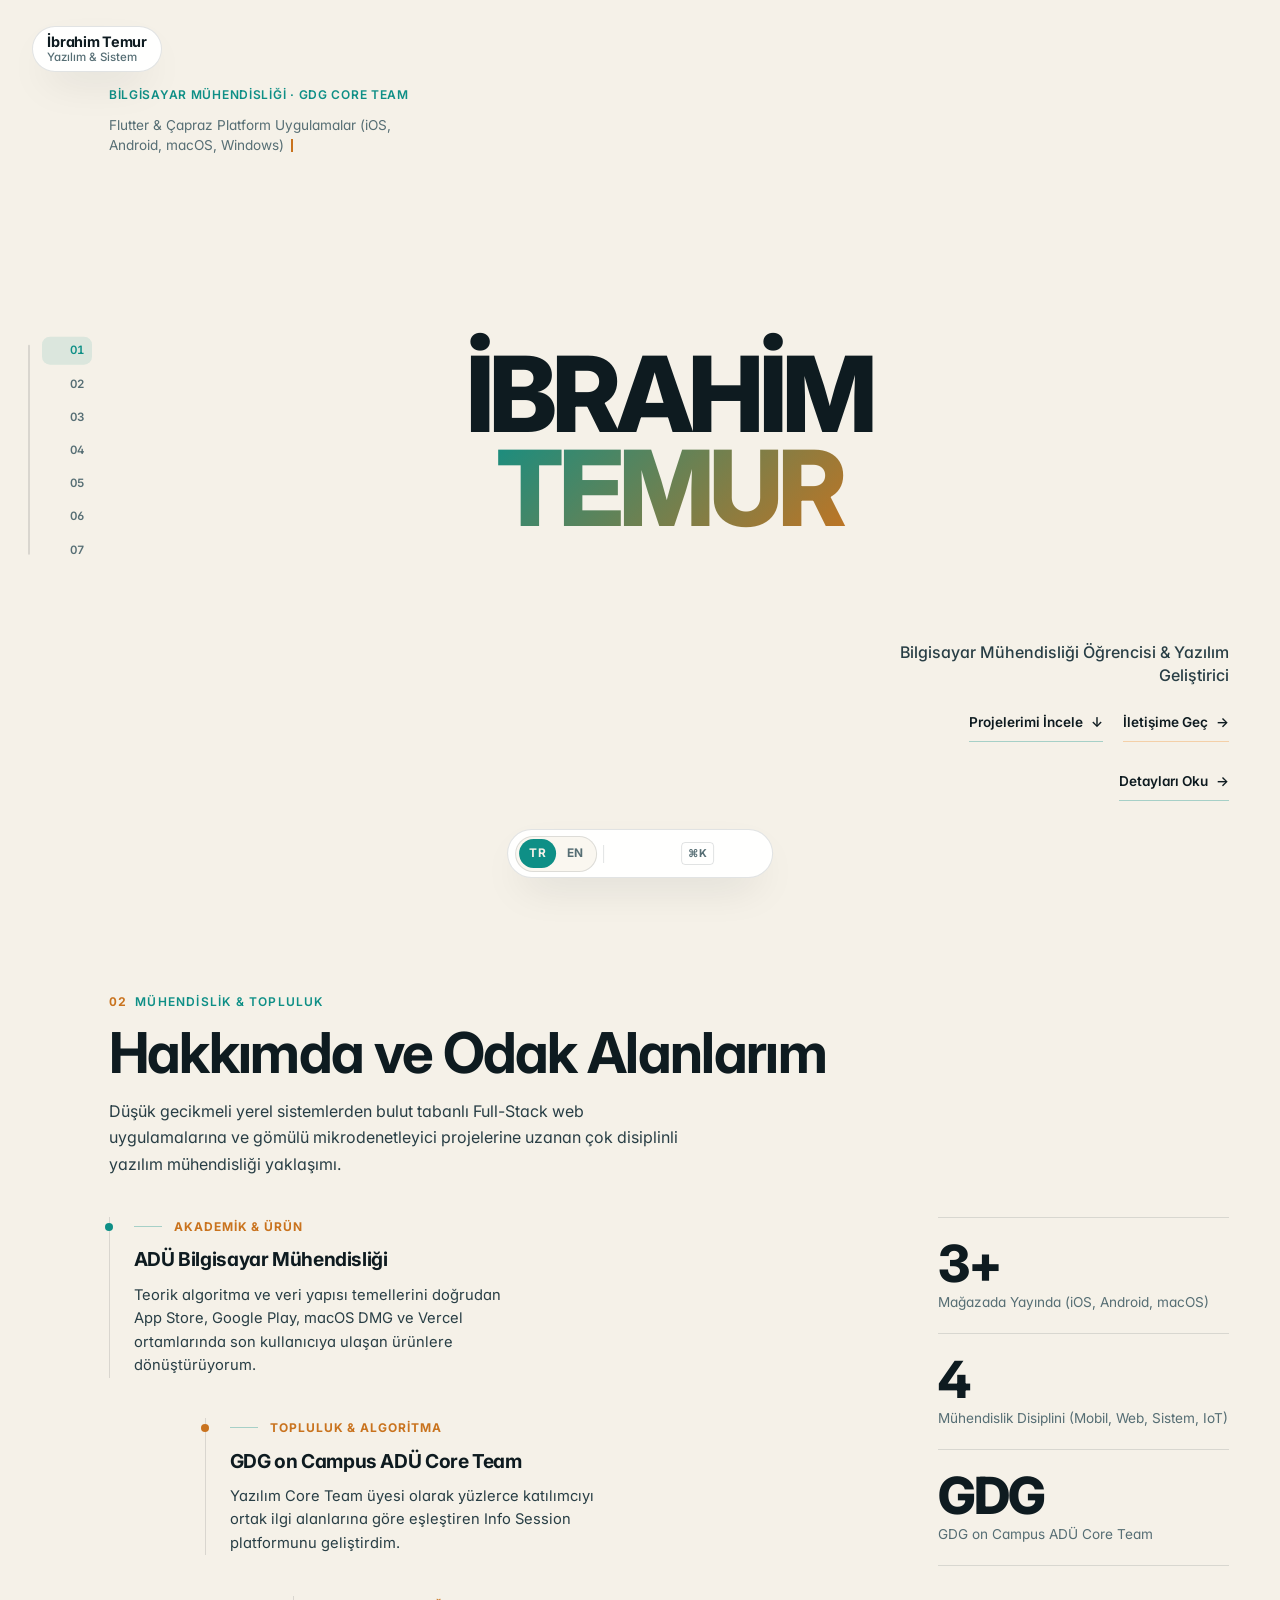
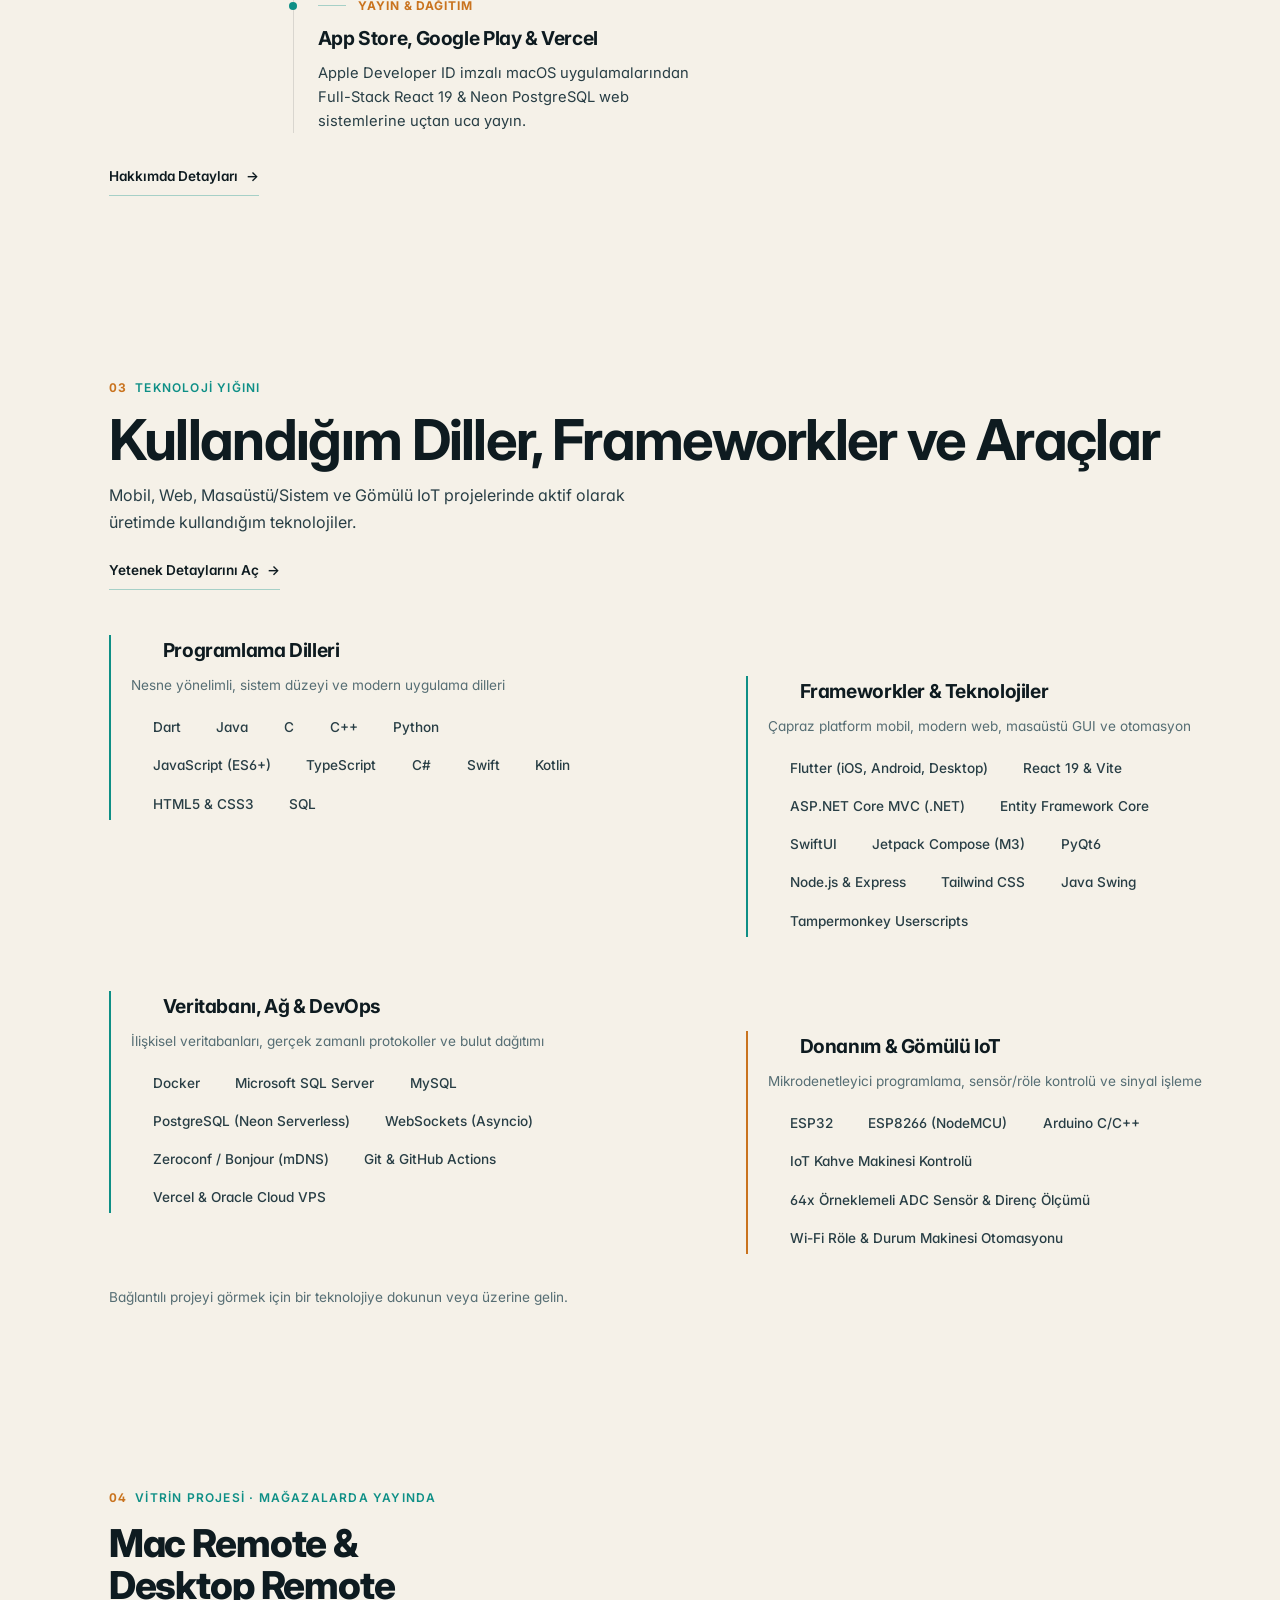
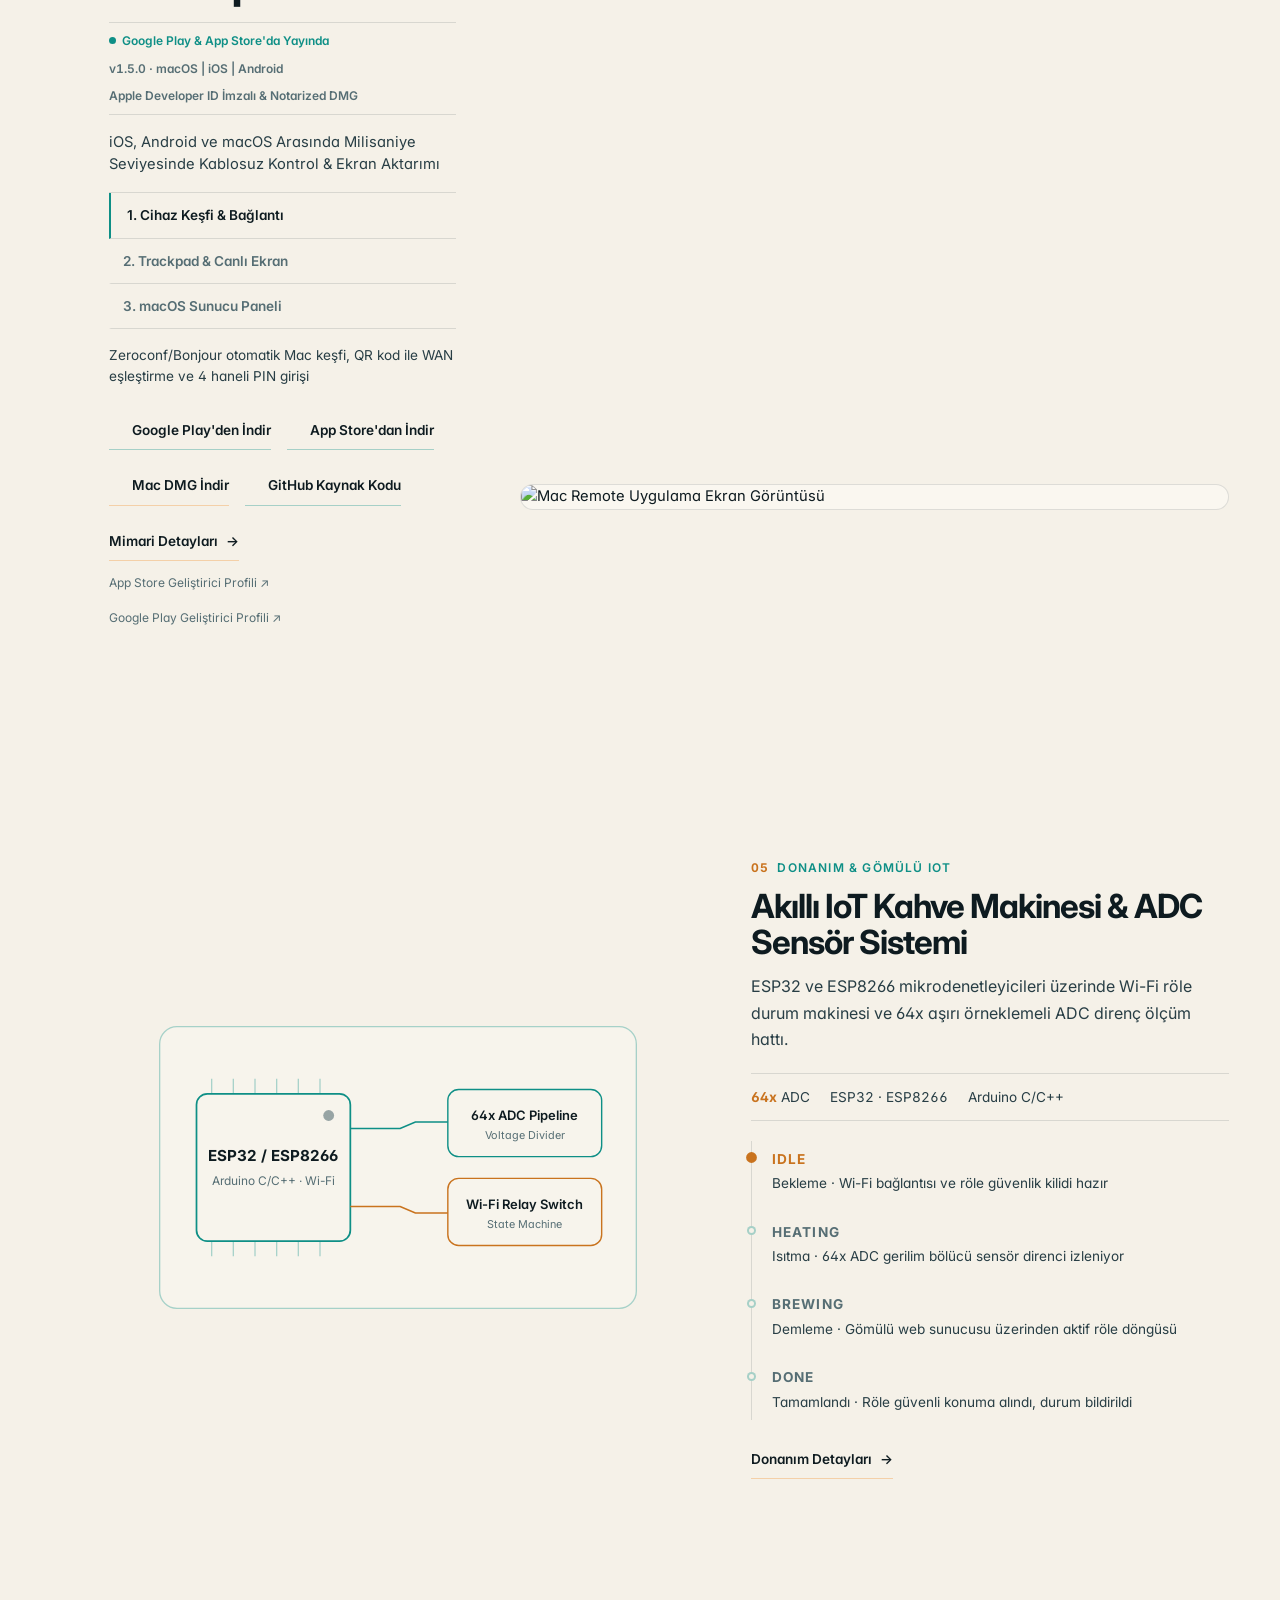
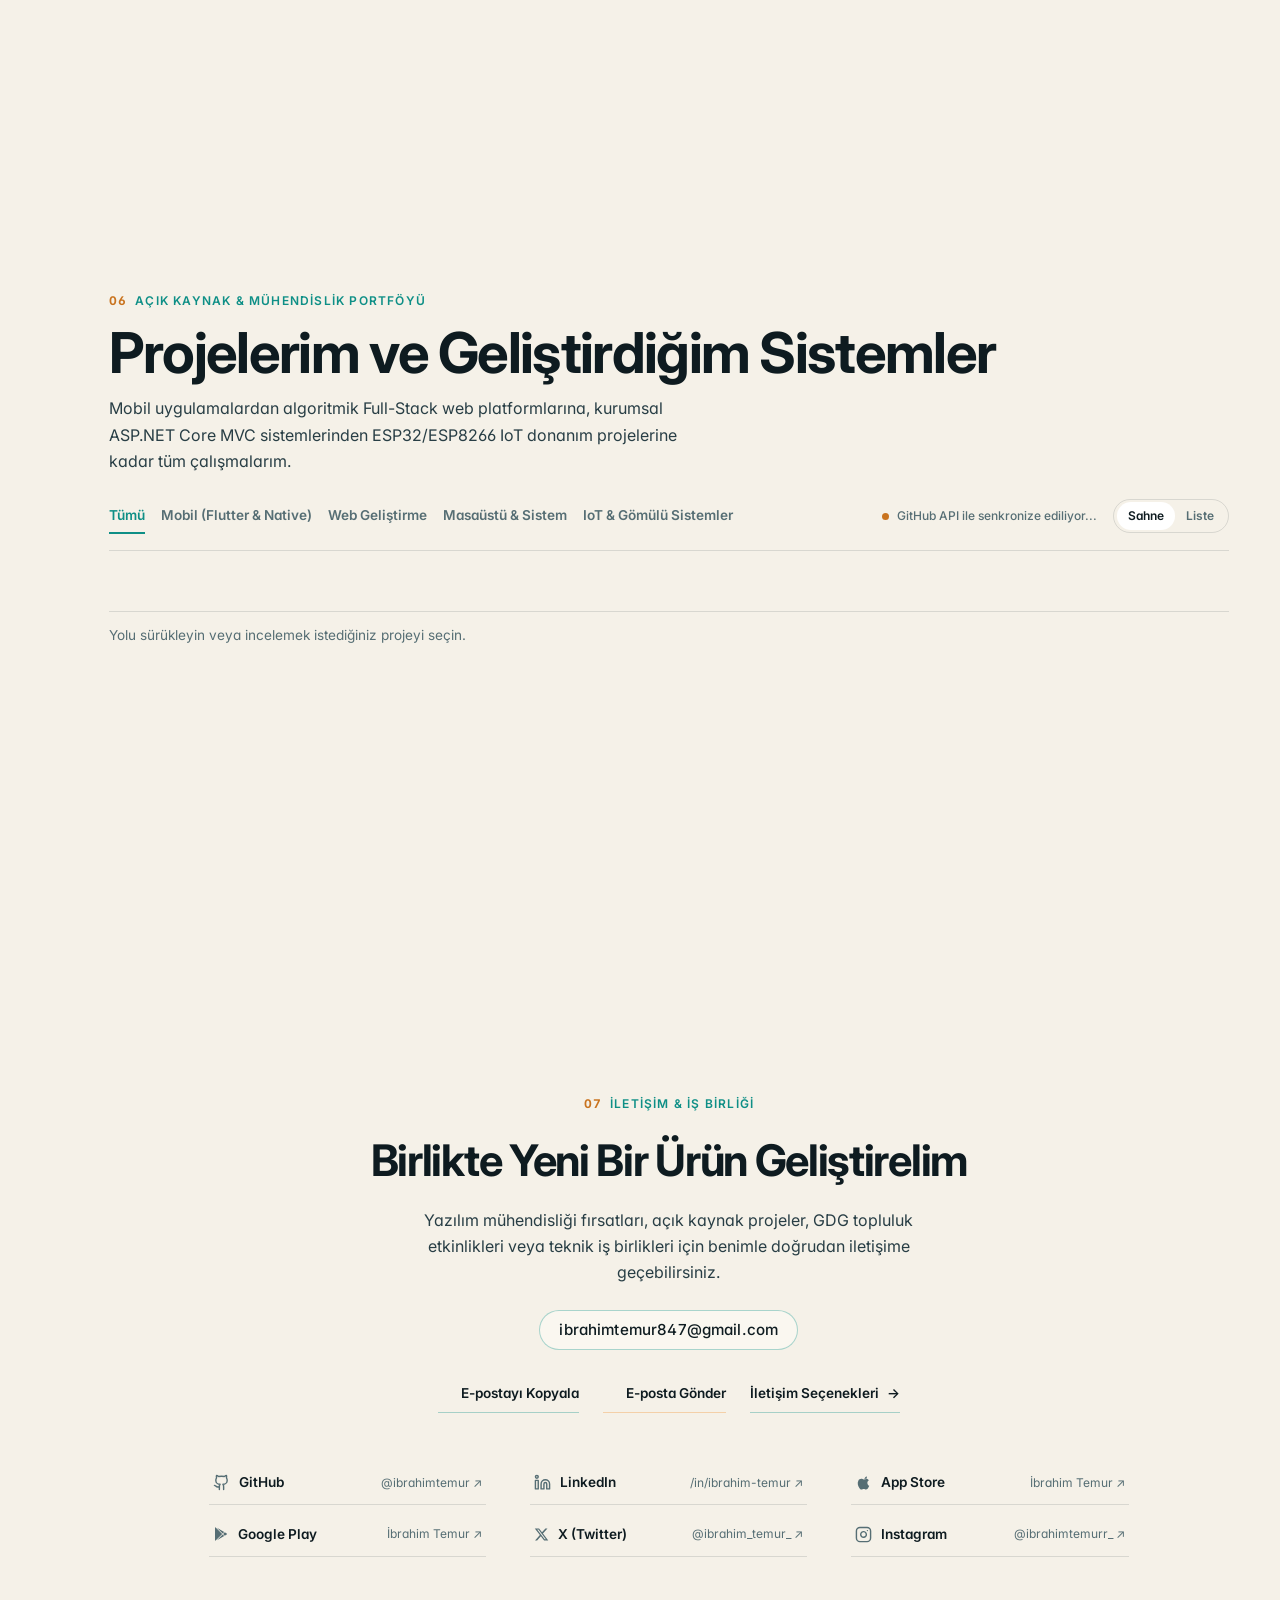
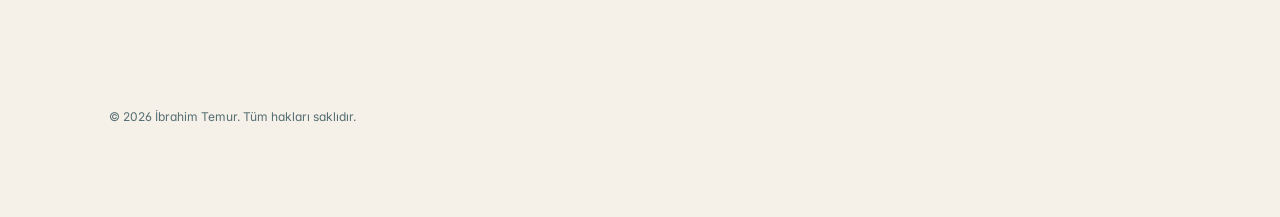
==== commit d040822e: "Phase 2-3: Hero software architecture sculpture, full 7-station 3D stages, grid/pin fixes & redesign" ====
--- a/index.html
+++ b/index.html
@@ -13,7 +13,7 @@
   <meta property="og:url" content="https://ibrahimtemur.github.io/" />
   <meta property="og:title" content="İbrahim Temur — Software Developer &amp; Computer Engineering" />
   <meta property="og:description" content="Cross-Platform Mobile &amp; Desktop (Flutter, SwiftUI, Jetpack Compose, PyQt6), Full-Stack Web (React, ASP.NET Core MVC, Node.js) &amp; IoT/Embedded Systems." />
-  <meta property="og:image" content="https://ibrahimtemur.github.io/avatar.jpg" />
+  <meta property="og:image" content="https://ibrahimtemur.github.io/favicon.png" />
 
   <!-- Favicon -->
   <link rel="icon" type="image/svg+xml" href="favicon.svg" />
@@ -47,10 +47,10 @@
   </script>
 
   <!-- Layered Architecture Stylesheets -->
-  <link rel="stylesheet" href="css/tokens.css?v=6" />
-  <link rel="stylesheet" href="css/base.css?v=6" />
-  <link rel="stylesheet" href="css/components.css?v=6" />
-  <link rel="stylesheet" href="css/sections.css?v=6" />
+  <link rel="stylesheet" href="css/tokens.css?v=7" />
+  <link rel="stylesheet" href="css/base.css?v=7" />
+  <link rel="stylesheet" href="css/components.css?v=7" />
+  <link rel="stylesheet" href="css/sections.css?v=7" />
 </head>
 <body>
   <a href="#scene-hero" class="skip-link">İçeriğe geç</a>
@@ -644,15 +644,8 @@
             </div>
           </div>
 
-          <!-- Right 66% Open 3D Stage Window (+ Screenshot Preview / WebGL Fallback) -->
+          <!-- Right 66% Open 3D Stage Window (+ WebGL Fallback Screenshot Frame) -->
           <div class="featured-stage-window" id="featuredStageWindow">
-            <div class="featured-stage-controls">
-              <button type="button" class="hairline-action" id="featuredPreviewToggle" aria-pressed="false">
-                <i data-lucide="image" style="width:15px;height:15px;"></i>
-                <span>Ekran Görüntüsü</span>
-              </button>
-            </div>
-
             <div class="featured-stage-frame">
               <img
                 id="featuredPreviewImg"
@@ -926,8 +919,8 @@
     }
   </script>
 
-  <!-- Application Entrypoint (Completed in Phase 1B) -->
-  <script type="module" src="js/main.js?v=6"></script>
+  <!-- Application Entrypoint -->
+  <script type="module" src="js/main.js?v=7"></script>
 
   <!-- Graceful Preloader & Fallback Safety Guard -->
   <script>
--- a/css/base.css
+++ b/css/base.css
@@ -3,6 +3,10 @@
    ========================================================================== */
 
 @layer reset, base, components, sections;
+
+@view-transition {
+  navigation: auto;
+}
 
 @layer reset {
   *,
--- a/css/sections.css
+++ b/css/sections.css
@@ -12,12 +12,14 @@
     position: relative;
     z-index: auto; /* Must NOT isolate stacking context so .hero-display-back sits behind #webgl-canvas */
     display: grid;
+    grid-template-columns: minmax(0, 1fr);
     grid-template-rows: 1fr auto 1fr;
     padding-block: clamp(4.75rem, 9vh, 6.5rem) clamp(5.5rem, 11vh, 7.5rem);
   }
 
   /* Depth layer behind #webgl-canvas (z-index: 0 < canvas z-index: 1) */
   .hero-display-back {
+    grid-column: 1 / -1;
     grid-row: 2;
     position: relative;
     z-index: var(--z-hero-back);
@@ -56,6 +58,7 @@
 
   /* Foreground corners sit cleanly above #webgl-canvas (z-index: 3 > canvas z-index: 1) */
   .hero-foreground {
+    grid-column: 1 / -1;
     grid-row: 1 / -1;
     position: relative;
     z-index: var(--z-scenes);
@@ -637,17 +640,18 @@
 
   @media (max-width: 820px) {
     .scene-featured {
-      padding-bottom: 5.5rem;
+      padding-bottom: 6.5rem;
     }
 
     .featured-split-layout {
       grid-template-columns: 1fr;
-      gap: var(--space-4);
+      gap: var(--space-5);
     }
 
     .featured-stage-window {
-      min-height: clamp(290px, 42vh, 360px);
-      align-items: flex-start;
+      min-height: clamp(330px, 46vh, 410px);
+      align-items: center;
+      justify-content: center;
     }
   }
 
@@ -670,10 +674,14 @@
   }
 
   .iot-fallback-schematic {
-    display: block;
+    display: none;
     width: 100%;
     max-width: 520px;
     transition: transform var(--dur-base) var(--ease-out-expo);
+  }
+
+  html.webgl-fallback .iot-fallback-schematic {
+    display: block;
   }
 
   .iot-pcb-window[data-iot-active-state="idle"] .iot-pcb-led {
@@ -909,6 +917,7 @@
     scrollbar-width: thin;
     scrollbar-color: var(--border-strong) transparent;
     cursor: grab;
+    touch-action: pan-y;
   }
 
   .projects-track.is-dragging {
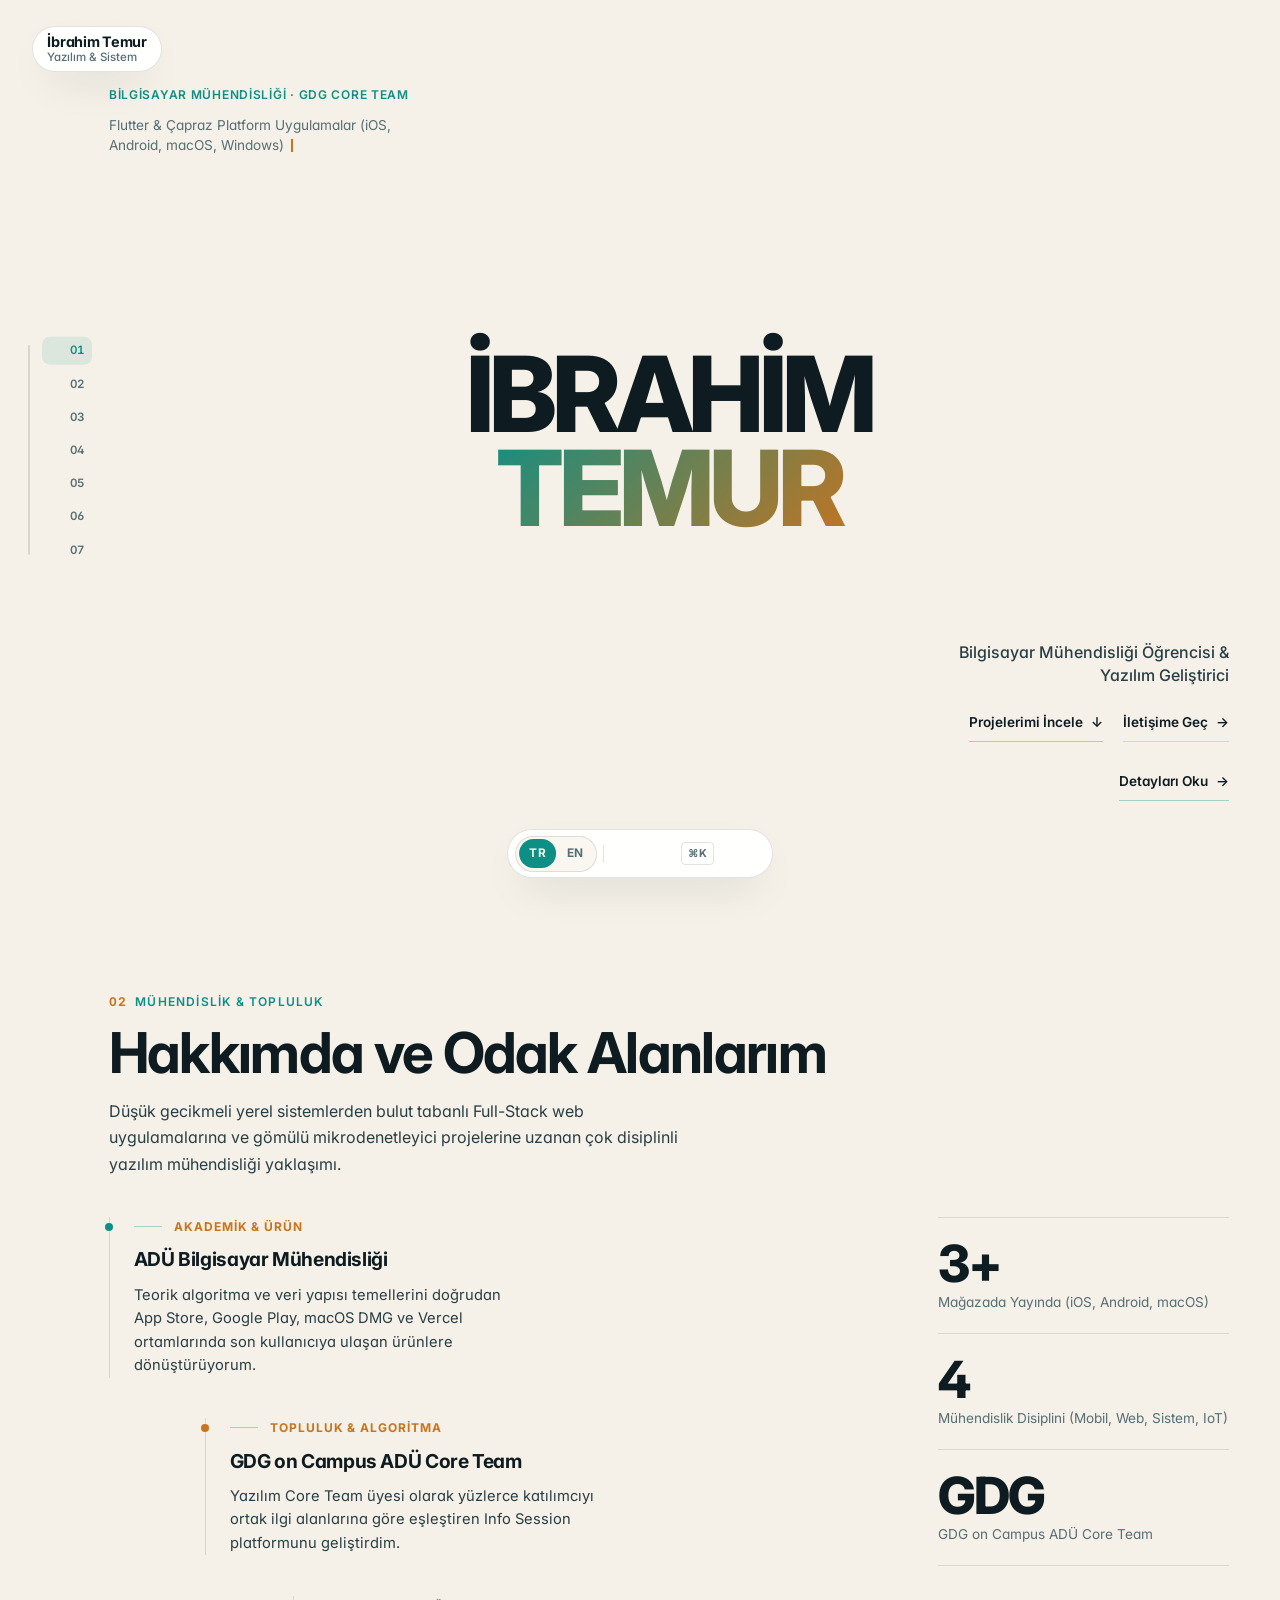
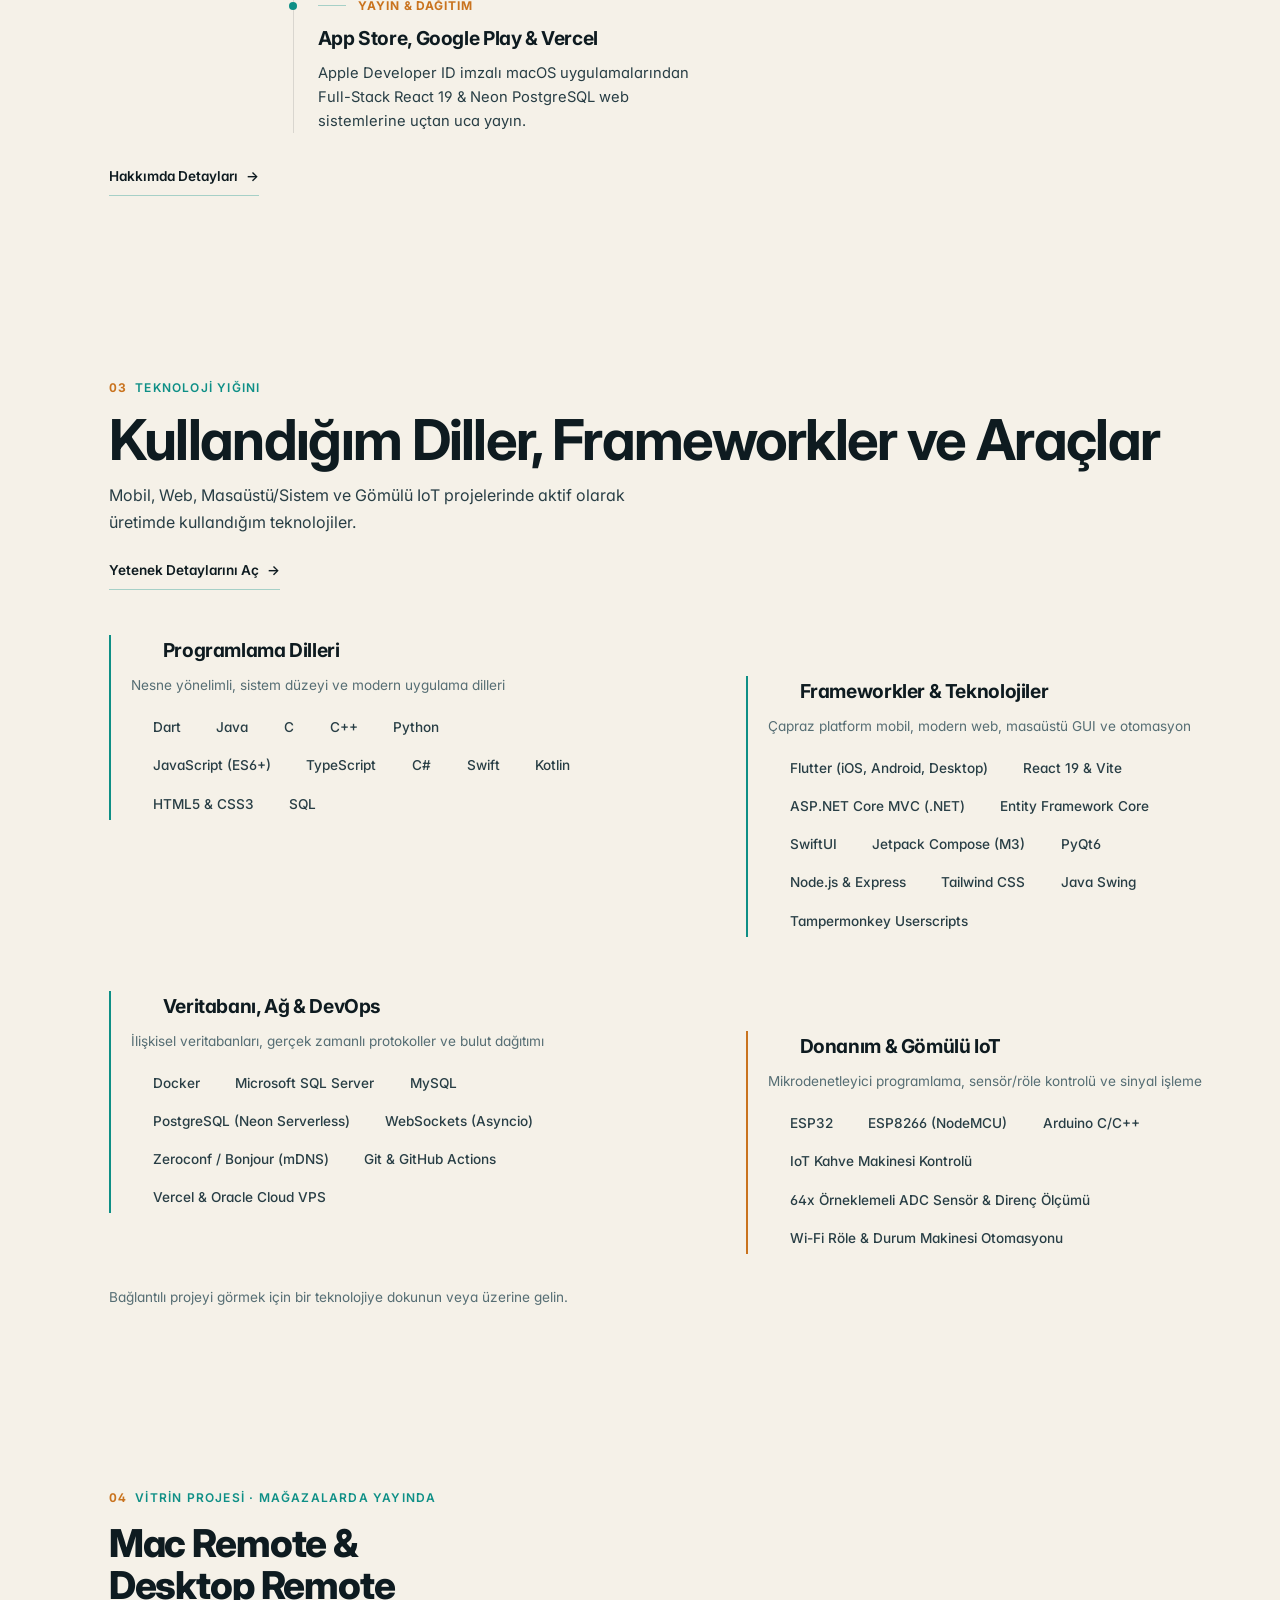
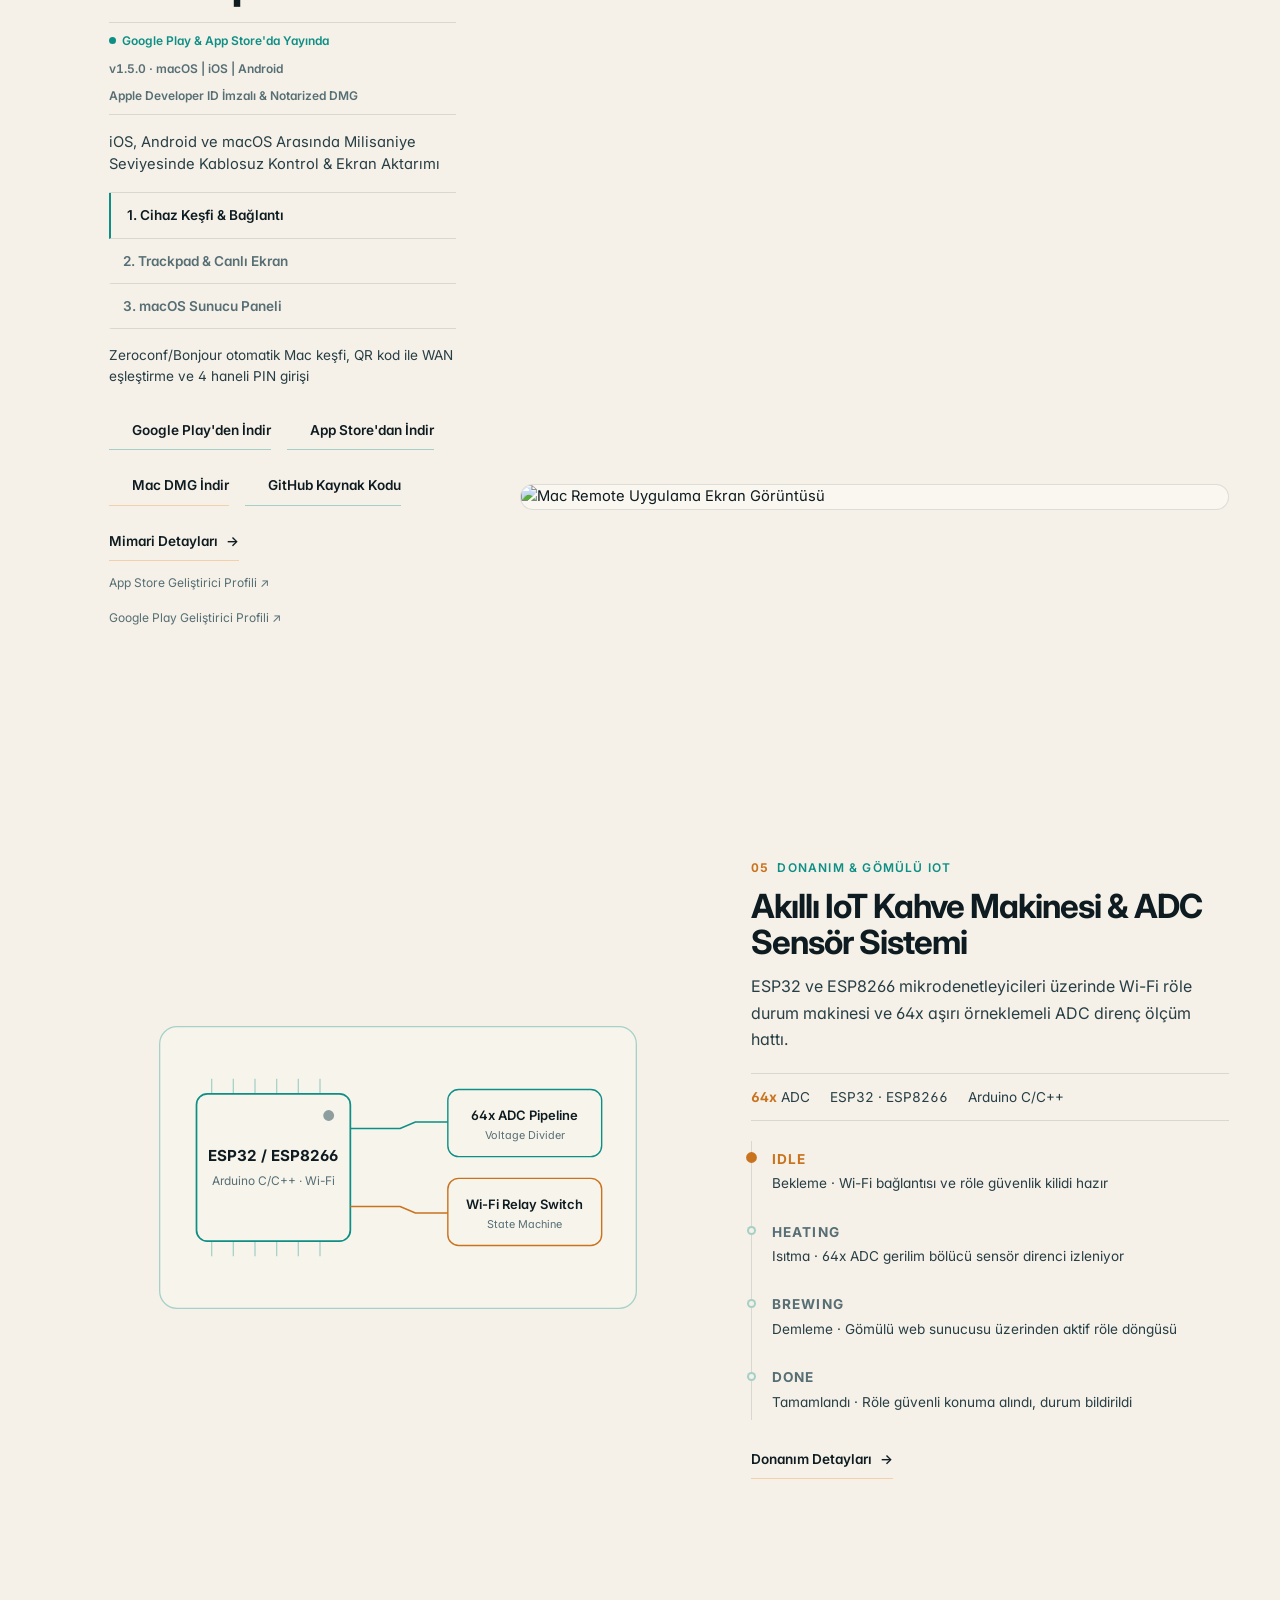
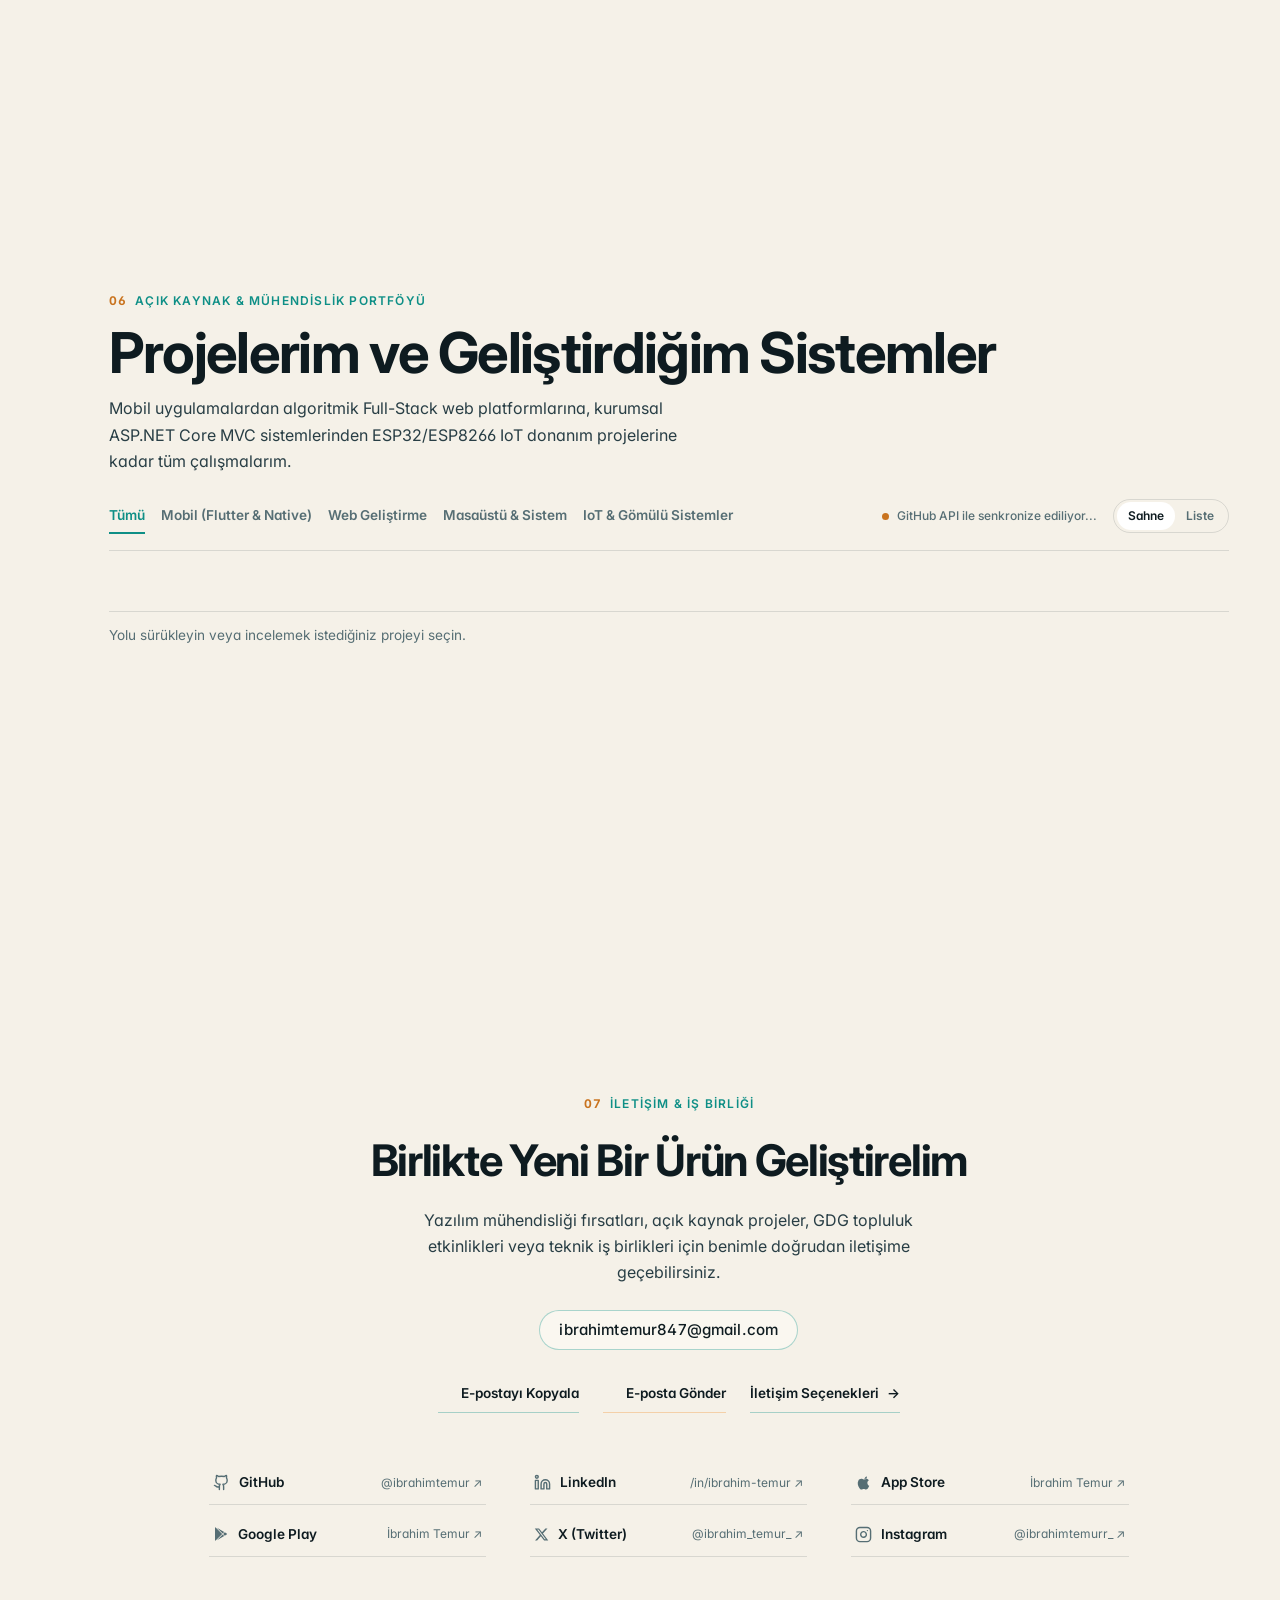
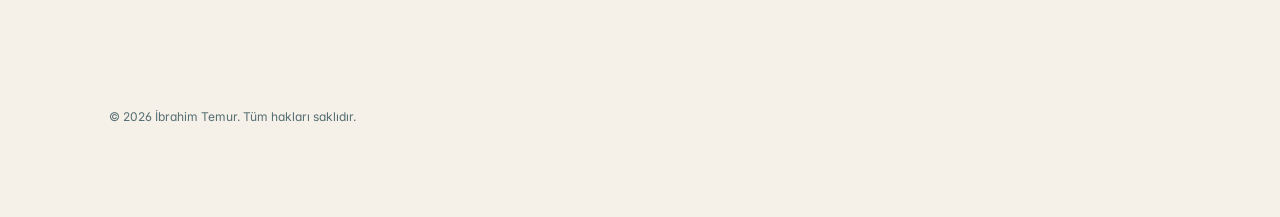
==== commit 2f41c55c: "Apply user refinements: </> favicon SVG/PNG, strip background 3D clutter, restore Scene 05 SVG schem" ====
--- a/index.html
+++ b/index.html
@@ -16,9 +16,9 @@
   <meta property="og:image" content="https://ibrahimtemur.github.io/favicon.png" />
 
   <!-- Favicon -->
-  <link rel="icon" type="image/svg+xml" href="favicon.svg" />
-  <link rel="alternate icon" type="image/png" href="favicon.png" />
-  <link rel="apple-touch-icon" href="favicon.png" />
+  <link rel="icon" type="image/svg+xml" href="favicon.svg?v=10" />
+  <link rel="alternate icon" type="image/png" href="favicon.png?v=10" />
+  <link rel="apple-touch-icon" href="favicon.png?v=10" />
 
   <!-- Google Fonts: Inter Variable Only -->
   <link rel="preconnect" href="https://fonts.googleapis.com" />
@@ -47,10 +47,10 @@
   </script>
 
   <!-- Layered Architecture Stylesheets -->
-  <link rel="stylesheet" href="css/tokens.css?v=7" />
-  <link rel="stylesheet" href="css/base.css?v=7" />
-  <link rel="stylesheet" href="css/components.css?v=7" />
-  <link rel="stylesheet" href="css/sections.css?v=7" />
+  <link rel="stylesheet" href="css/tokens.css?v=10" />
+  <link rel="stylesheet" href="css/base.css?v=10" />
+  <link rel="stylesheet" href="css/components.css?v=10" />
+  <link rel="stylesheet" href="css/sections.css?v=10" />
 </head>
 <body>
   <a href="#scene-hero" class="skip-link">İçeriğe geç</a>
@@ -332,7 +332,7 @@
 
         <div class="hero-action-corner">
           <p class="hero-role-caption" data-i18n="hero.role">
-            Bilgisayar Mühendisliği Öğrencisi &amp; Yazılım Geliştirici
+            Bilgisayar Mühendisliği Öğrencisi &amp;<br />Yazılım Geliştirici
           </p>
           <div class="hero-direct-links">
             <a href="#scene-projects" class="hairline-action">
@@ -920,7 +920,7 @@
   </script>
 
   <!-- Application Entrypoint -->
-  <script type="module" src="js/main.js?v=7"></script>
+  <script type="module" src="js/main.js?v=10"></script>
 
   <!-- Graceful Preloader & Fallback Safety Guard -->
   <script>
--- a/css/components.css
+++ b/css/components.css
@@ -33,18 +33,6 @@
     color: var(--accent-primary);
   }
 
-  .brand-avatar {
-    width: 32px;
-    height: 32px;
-    border-radius: 50%;
-    object-fit: cover;
-    border: 1px solid var(--border-strong);
-    flex-shrink: 0;
-    transition:
-      width var(--dur-base) var(--ease-out-expo),
-      height var(--dur-base) var(--ease-out-expo);
-  }
-
   .brand-corner-meta {
     display: flex;
     flex-direction: column;
@@ -70,11 +58,6 @@
     transition:
       opacity var(--dur-base) var(--ease-out-expo),
       max-height var(--dur-base) var(--ease-out-expo);
-  }
-
-  .brand-corner.is-compact .brand-avatar {
-    width: 26px;
-    height: 26px;
   }
 
   .brand-corner.is-compact .brand-corner-name {
--- a/css/sections.css
+++ b/css/sections.css
@@ -17,12 +17,12 @@
     padding-block: clamp(4.75rem, 9vh, 6.5rem) clamp(5.5rem, 11vh, 7.5rem);
   }
 
-  /* Depth layer behind #webgl-canvas (z-index: 0 < canvas z-index: 1) */
+  /* Keep hero display typography crisp and never occluded by 3D geometry */
   .hero-display-back {
     grid-column: 1 / -1;
     grid-row: 2;
     position: relative;
-    z-index: var(--z-hero-back);
+    z-index: var(--z-scenes);
     width: min(var(--container-max), 100%);
     margin-inline: auto;
     display: flex;
@@ -674,19 +674,17 @@
   }
 
   .iot-fallback-schematic {
-    display: none;
+    display: block;
     width: 100%;
     max-width: 520px;
-    transition: transform var(--dur-base) var(--ease-out-expo);
-  }
-
-  html.webgl-fallback .iot-fallback-schematic {
-    display: block;
+    transition:
+      transform var(--dur-base) var(--ease-out-expo),
+      filter var(--dur-fast) ease;
   }
 
   .iot-pcb-window[data-iot-active-state="idle"] .iot-pcb-led {
     fill: var(--text-muted);
-    opacity: 0.6;
+    opacity: 0.65;
   }
 
   .iot-pcb-window[data-iot-active-state="heating"] .iot-pcb-led {
@@ -695,7 +693,8 @@
   }
 
   .iot-pcb-window[data-iot-active-state="heating"] .iot-trace-relay {
-    stroke-width: 2.6;
+    stroke-width: 2.8;
+    filter: drop-shadow(0 0 6px var(--accent-secondary));
   }
 
   .iot-pcb-window[data-iot-active-state="brewing"] .iot-pcb-led {
@@ -705,12 +704,13 @@
 
   .iot-pcb-window[data-iot-active-state="brewing"] .iot-trace-adc,
   .iot-pcb-window[data-iot-active-state="brewing"] .iot-trace-relay {
-    stroke-width: 2.6;
+    stroke-width: 2.8;
+    filter: drop-shadow(0 0 6px var(--accent-primary));
   }
 
   .iot-pcb-window[data-iot-active-state="done"] .iot-pcb-led {
     fill: var(--accent-primary);
-    opacity: 0.9;
+    opacity: 0.95;
   }
 
   .iot-machine-col {
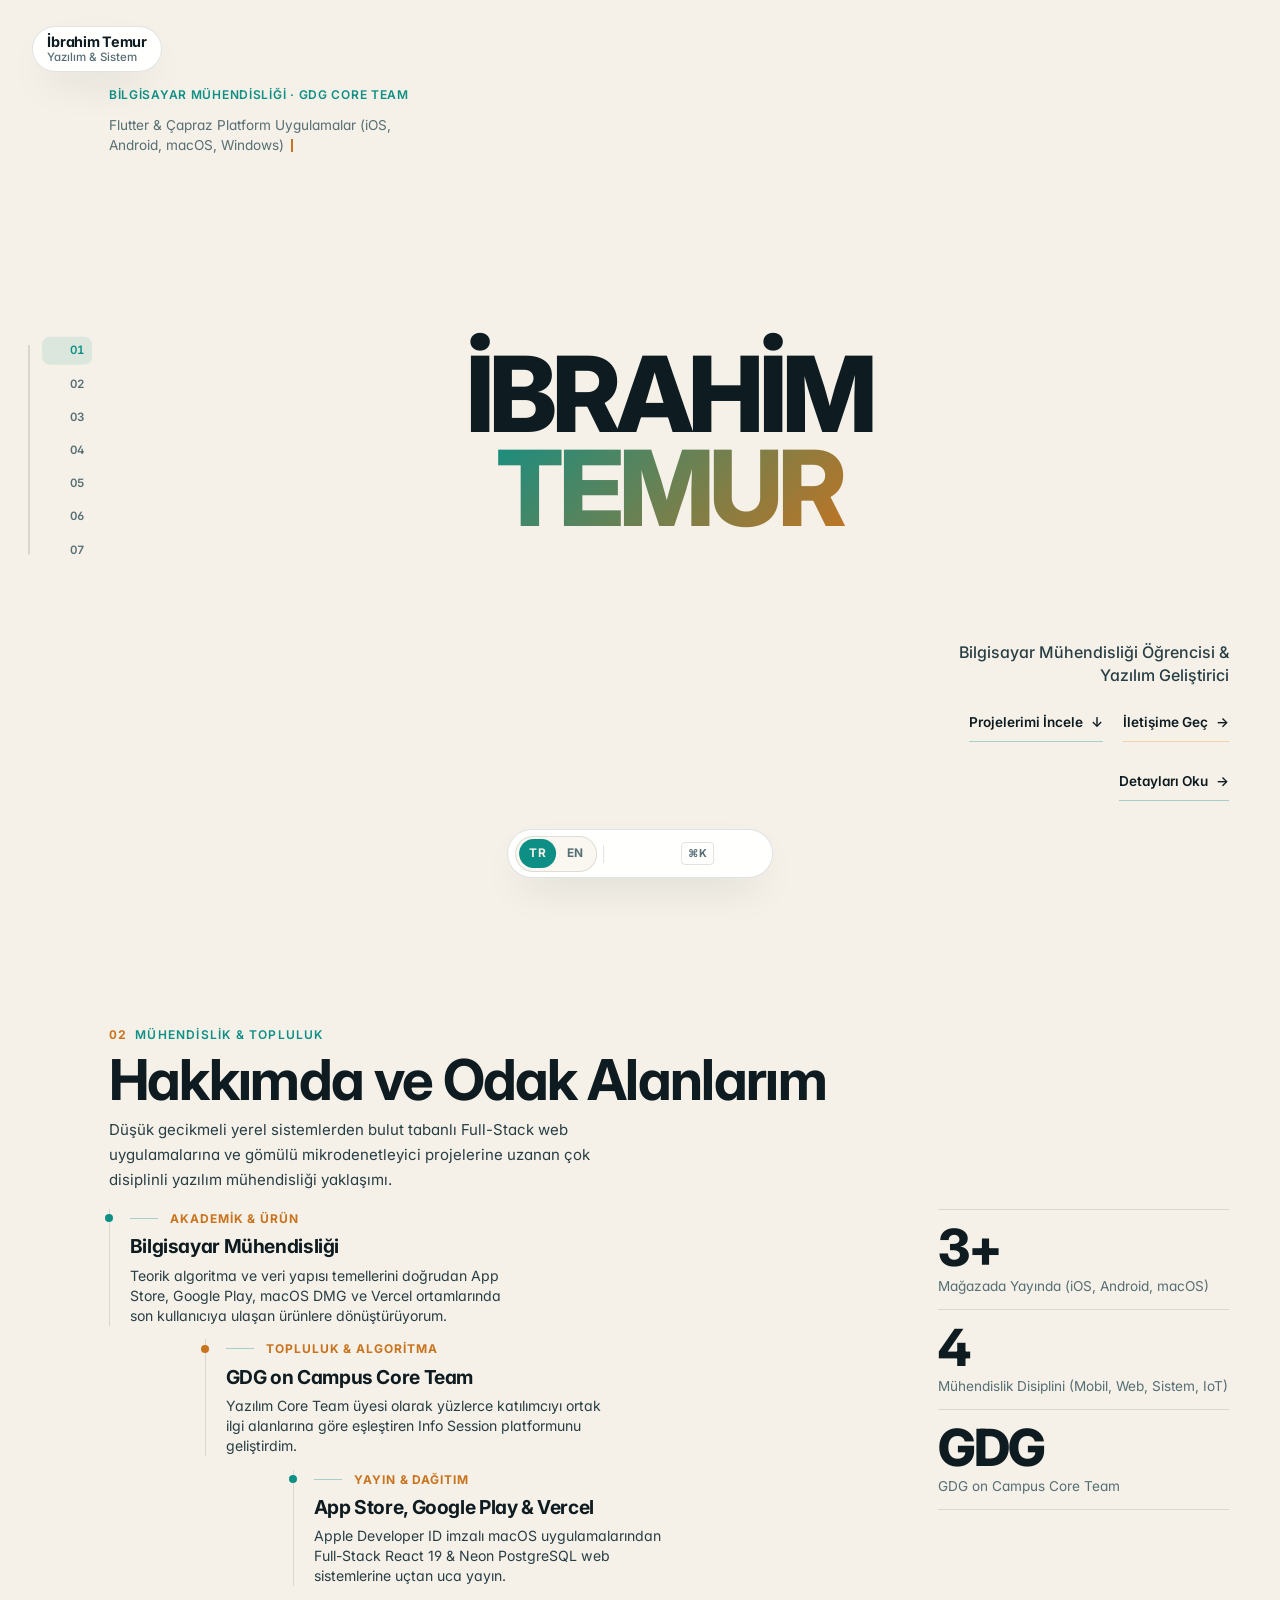
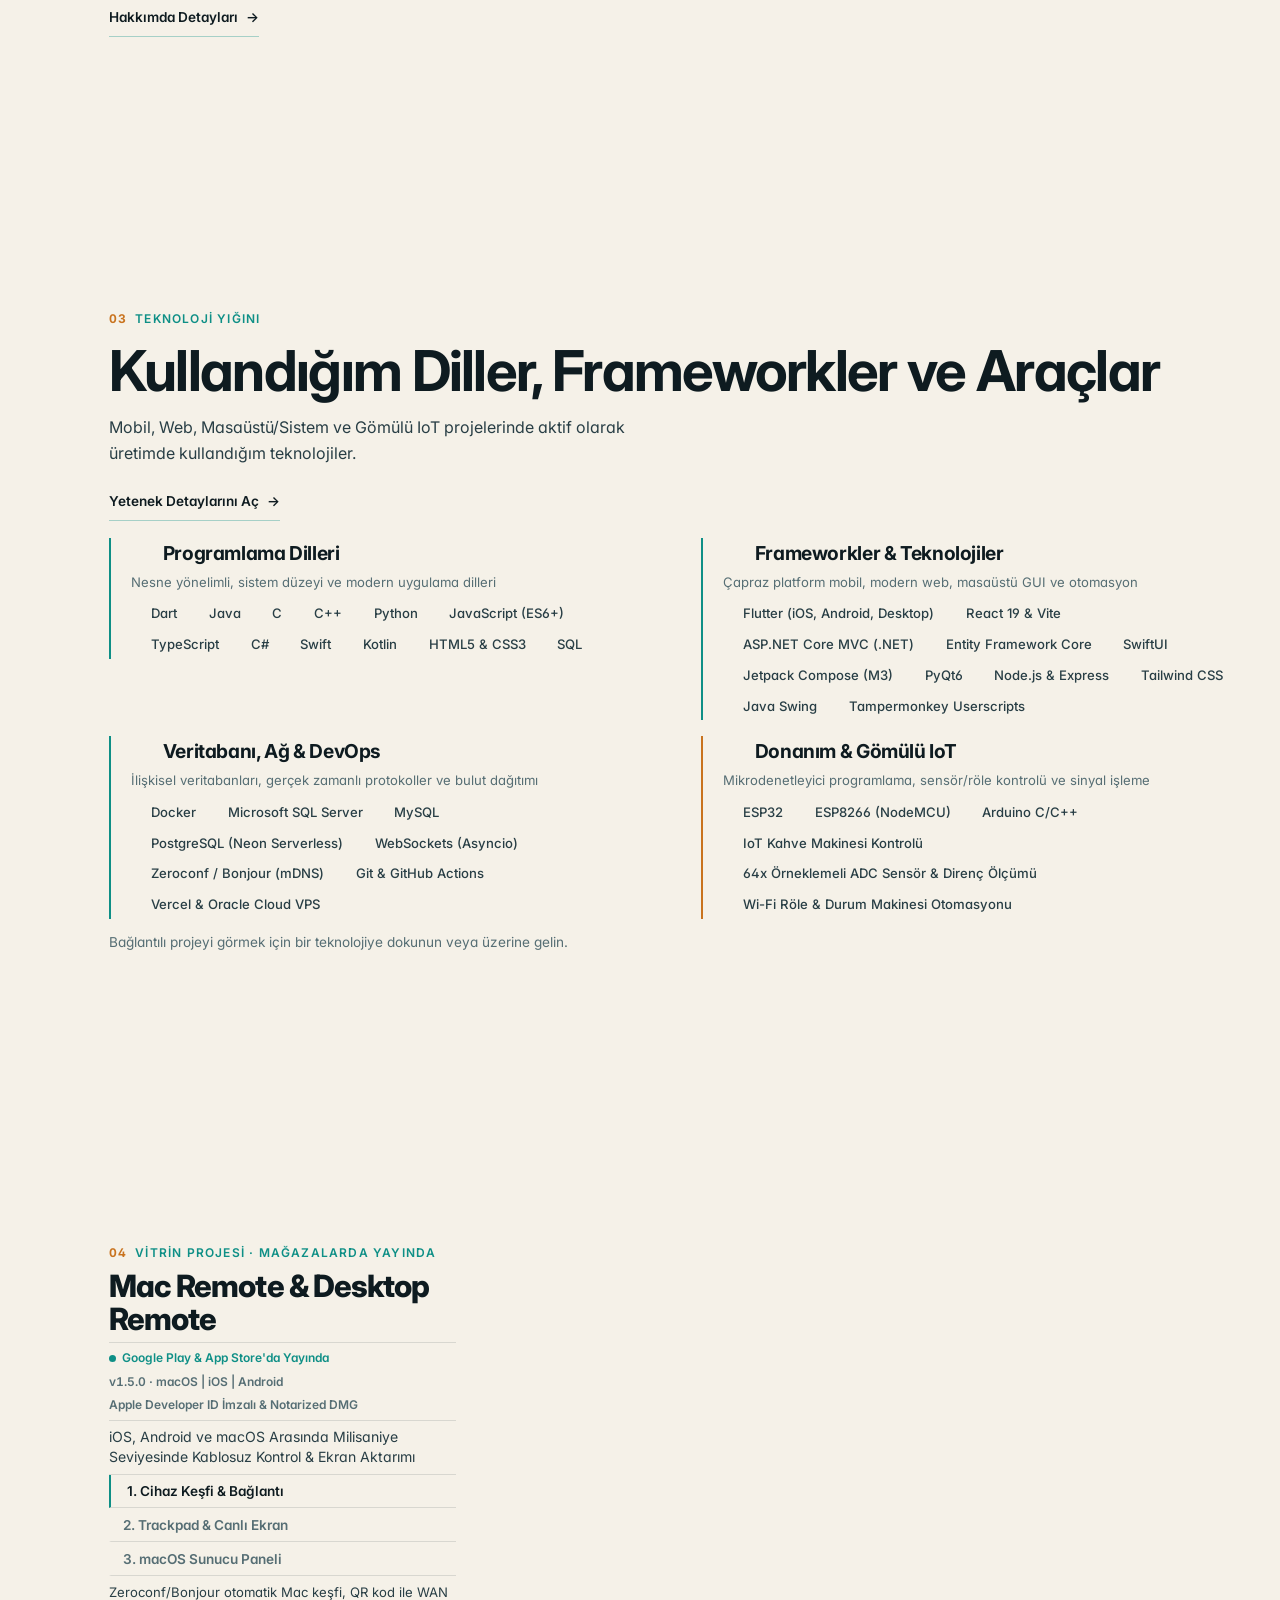
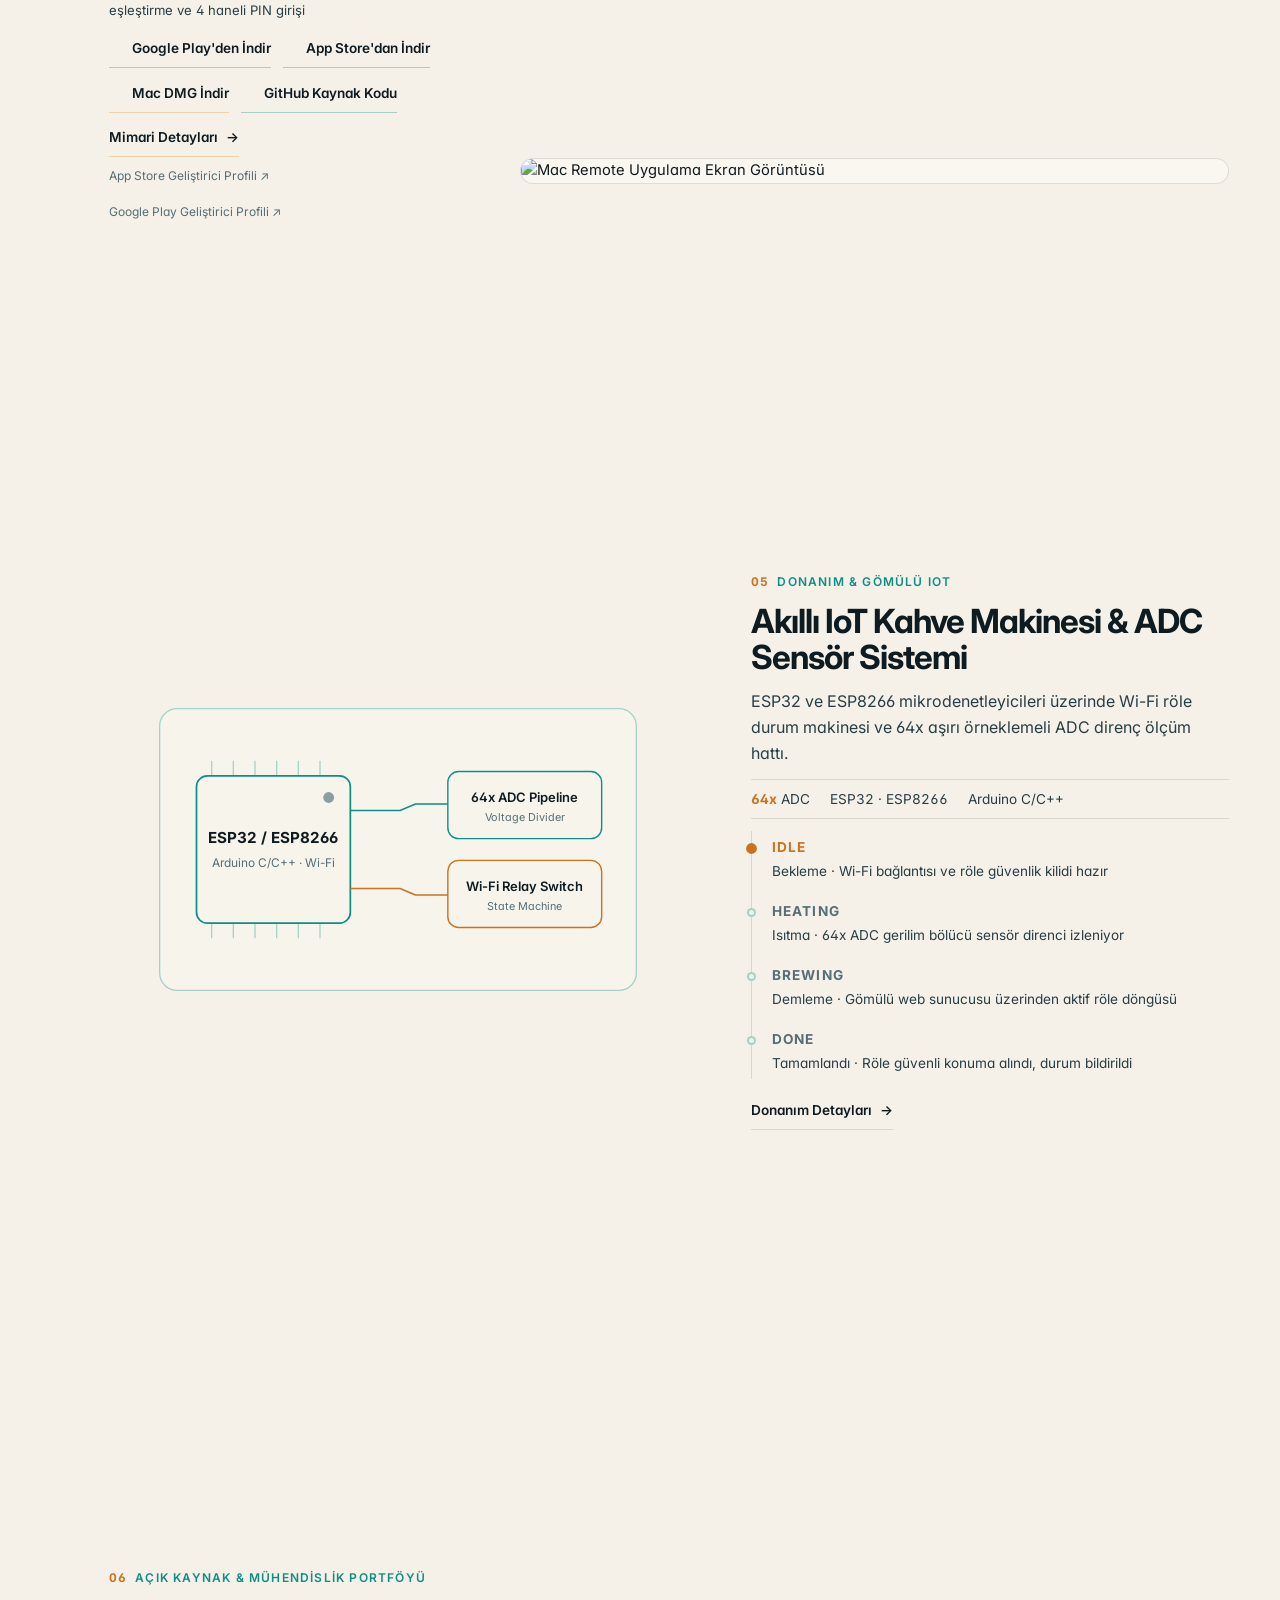
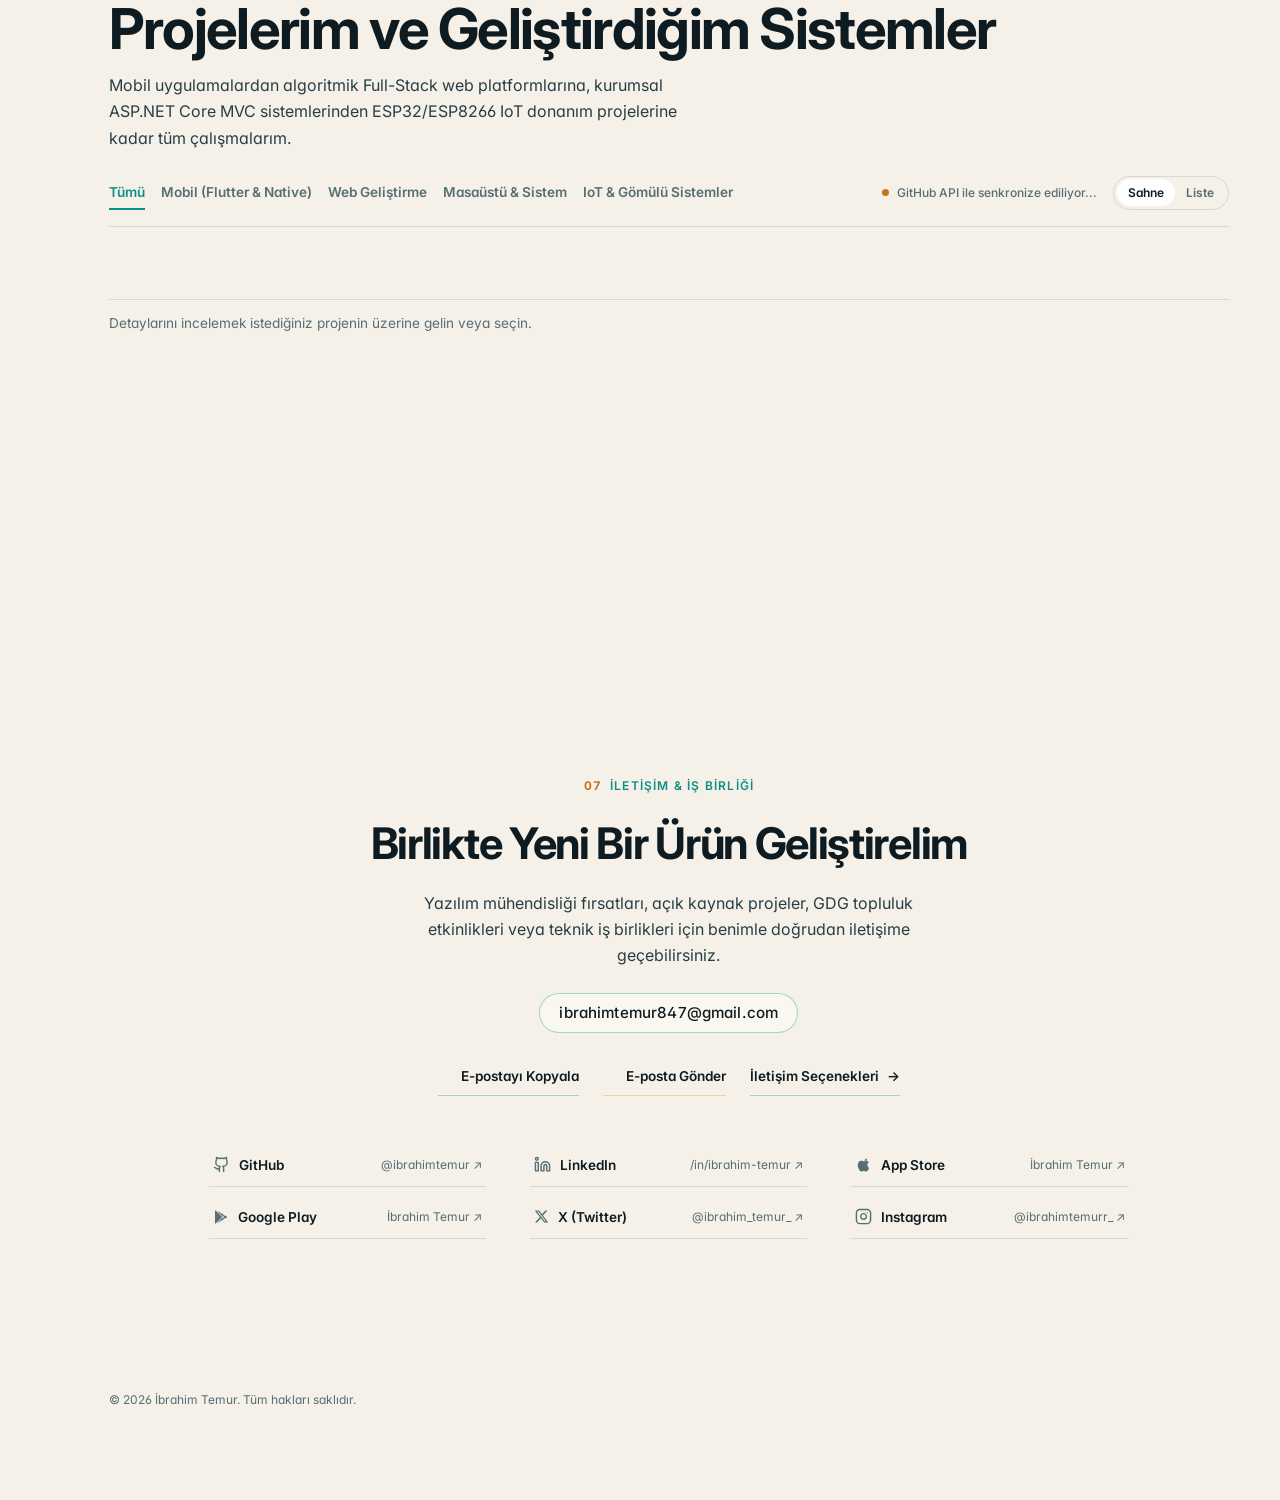
==== commit f5592875: "feat(redesign): final v15 polish, mobile 3D stage tracking, 3-col projects grid, Unicode ADU sanitiz" ====
--- a/index.html
+++ b/index.html
@@ -4,9 +4,9 @@
   <meta charset="UTF-8" />
   <meta name="viewport" content="width=device-width, initial-scale=1.0" />
   <title>İbrahim Temur — Yazılım Geliştirici &amp; Bilgisayar Mühendisliği Öğrencisi</title>
-  <meta name="description" content="İbrahim Temur — Bilgisayar Mühendisliği Öğrencisi (ADÜ), GDG on Campus ADÜ Yazılım Core Team Üyesi ve Çapraz Platform (Flutter, SwiftUI, Jetpack Compose), Full-Stack Web (React, ASP.NET Core MVC) ve IoT/Gömülü Sistem Geliştiricisi." />
+  <meta name="description" content="İbrahim Temur — Bilgisayar Mühendisliği Öğrencisi, GDG on Campus Yazılım Core Team Üyesi ve Çapraz Platform (Flutter, SwiftUI, Jetpack Compose), Full-Stack Web (React, ASP.NET Core MVC) ve IoT/Gömülü Sistem Geliştiricisi." />
   <meta name="author" content="İbrahim Temur" />
-  <meta name="keywords" content="İbrahim Temur, Software Developer, Computer Engineering, Flutter, Mac Remote, Desktop Remote, SwiftUI, Jetpack Compose, React, ASP.NET Core MVC, ESP32, IoT, GDG on Campus ADÜ" />
+  <meta name="keywords" content="İbrahim Temur, Software Developer, Computer Engineering, Flutter, Mac Remote, Desktop Remote, SwiftUI, Jetpack Compose, React, ASP.NET Core MVC, ESP32, IoT, GDG on Campus" />
 
   <!-- Open Graph / Social Meta -->
   <meta property="og:type" content="website" />
@@ -16,9 +16,9 @@
   <meta property="og:image" content="https://ibrahimtemur.github.io/favicon.png" />
 
   <!-- Favicon -->
-  <link rel="icon" type="image/svg+xml" href="favicon.svg?v=10" />
-  <link rel="alternate icon" type="image/png" href="favicon.png?v=10" />
-  <link rel="apple-touch-icon" href="favicon.png?v=10" />
+  <link rel="icon" type="image/svg+xml" href="favicon.svg?v=15" />
+  <link rel="alternate icon" type="image/png" href="favicon.png?v=15" />
+  <link rel="apple-touch-icon" href="favicon.png?v=15" />
 
   <!-- Google Fonts: Inter Variable Only -->
   <link rel="preconnect" href="https://fonts.googleapis.com" />
@@ -47,10 +47,10 @@
   </script>
 
   <!-- Layered Architecture Stylesheets -->
-  <link rel="stylesheet" href="css/tokens.css?v=10" />
-  <link rel="stylesheet" href="css/base.css?v=10" />
-  <link rel="stylesheet" href="css/components.css?v=10" />
-  <link rel="stylesheet" href="css/sections.css?v=10" />
+  <link rel="stylesheet" href="css/tokens.css?v=15" />
+  <link rel="stylesheet" href="css/base.css?v=15" />
+  <link rel="stylesheet" href="css/components.css?v=15" />
+  <link rel="stylesheet" href="css/sections.css?v=15" />
 </head>
 <body>
   <a href="#scene-hero" class="skip-link">İçeriğe geç</a>
@@ -353,10 +353,10 @@
 
       <!-- Indexable SEO Content Preserved in DOM -->
       <div class="seo-accessible-detail">
-        <p data-i18n="hero.badge.gdg">GDG on Campus ADÜ — Yazılım Core Team Üyesi</p>
+        <p data-i18n="hero.badge.gdg">GDG on Campus — Yazılım Core Team Üyesi</p>
         <p data-i18n="hero.badge.store">Google Play &amp; App Store'da Yayında Ürün Sahibi</p>
         <p data-i18n="hero.desc">
-          Aydın Adnan Menderes Üniversitesi (ADÜ) <strong>Bilgisayar Mühendisliği</strong> öğrencisi ve <strong>GDG on Campus ADÜ Yazılım Core Team</strong> üyesiyim. Donanım seviyesinde sistem programlama ve gerçek zamanlı ekran aktarımından (<strong>macOS, iOS, Android, Flutter</strong>), ölçeklenebilir Full-Stack web mimarilerine (<strong>React 19, ASP.NET Core MVC, PostgreSQL</strong>) ve <strong>ESP32/ESP8266 IoT</strong> çözümlerine kadar uçtan uca ürünler geliştiriyorum.
+          <strong>Bilgisayar Mühendisliği</strong> öğrencisi ve <strong>GDG on Campus Yazılım Core Team</strong> üyesiyim. Donanım seviyesinde sistem programlama ve gerçek zamanlı ekran aktarımından (<strong>macOS, iOS, Android, Flutter</strong>), ölçeklenebilir Full-Stack web mimarilerine (<strong>React 19, ASP.NET Core MVC, PostgreSQL</strong>) ve <strong>ESP32/ESP8266 IoT</strong> çözümlerine kadar uçtan uca ürünler geliştiriyorum.
         </p>
       </div>
     </section>
@@ -381,7 +381,7 @@
                   <span class="leader-line" aria-hidden="true"></span>
                   <span class="leader-tag" data-i18n="journey.m1.tag">Akademik &amp; Ürün</span>
                 </div>
-                <h3 class="milestone-title" data-i18n="journey.m1.title">ADÜ Bilgisayar Mühendisliği</h3>
+                <h3 class="milestone-title" data-i18n="journey.m1.title">Bilgisayar Mühendisliği</h3>
                 <p class="milestone-summary" data-i18n="journey.m1.desc">
                   Teorik algoritma ve veri yapısı temellerini doğrudan App Store, Google Play, macOS DMG ve Vercel ortamlarında son kullanıcıya ulaşan ürünlere dönüştürüyorum.
                 </p>
@@ -392,7 +392,7 @@
                   <span class="leader-line" aria-hidden="true"></span>
                   <span class="leader-tag" data-i18n="journey.m2.tag">Topluluk &amp; Algoritma</span>
                 </div>
-                <h3 class="milestone-title" data-i18n="journey.m2.title">GDG on Campus ADÜ Core Team</h3>
+                <h3 class="milestone-title" data-i18n="journey.m2.title">GDG on Campus Core Team</h3>
                 <p class="milestone-summary" data-i18n="journey.m2.desc">
                   Yazılım Core Team üyesi olarak yüzlerce katılımcıyı ortak ilgi alanlarına göre eşleştiren Info Session platformunu geliştirdim.
                 </p>
@@ -429,7 +429,7 @@
             </div>
             <div class="journey-counter-item">
               <span class="counter-value">GDG</span>
-              <span class="counter-label" data-i18n="hero.metric.community">GDG on Campus ADÜ Core Team</span>
+              <span class="counter-label" data-i18n="hero.metric.community">GDG on Campus Core Team</span>
             </div>
           </aside>
         </div>
@@ -439,11 +439,11 @@
       <div class="seo-accessible-detail">
         <article>
           <h3 data-i18n="about.card1.title">Bilgisayar Mühendisliği &amp; Uçtan Uca Ürün Geliştirme</h3>
-          <p data-i18n="about.card1.text">Aydın Adnan Menderes Üniversitesi (ADÜ) <strong>Bilgisayar Mühendisliği</strong> eğitimim boyunca teorik algoritma ve veri yapısı temellerini doğrudan gerçek dünya ürünlerine dönüştürmeye odaklandım. Bir fikri yalnızca prototip aşamasında bırakmayıp; <strong>Apple App Store</strong>, <strong>Google Play Store</strong>, <strong>Apple Notary onaylı macOS DMG</strong> paketleri ve <strong>Vercel Serverless</strong> ortamlarında son kullanıcıya ulaşan canlı sistemler olarak yayınlıyorum.</p>
+          <p data-i18n="about.card1.text"><strong>Bilgisayar Mühendisliği</strong> eğitimim boyunca teorik algoritma ve veri yapısı temellerini doğrudan gerçek dünya ürünlerine dönüştürmeye odaklandım. Bir fikri yalnızca prototip aşamasında bırakmayıp; <strong>Apple App Store</strong>, <strong>Google Play Store</strong>, <strong>Apple Notary onaylı macOS DMG</strong> paketleri ve <strong>Vercel Serverless</strong> ortamlarında son kullanıcıya ulaşan canlı sistemler olarak yayınlıyorum.</p>
         </article>
         <article>
-          <h3 data-i18n="about.card2.title">GDG on Campus ADÜ — Yazılım Core Team</h3>
-          <p data-i18n="about.card2.text"><strong>Google Developer Groups (GDG) on Campus ADÜ</strong> bünyesinde <strong>Yazılım (Software) Core Team Üyesi</strong> olarak aktif görev alıyorum. Topluluk etkinliklerinde yüzlerce katılımcının ortak ilgi alanlarına göre masalara yerleştirildiği <strong>Info Session Akıllı Masa Eşleştirme Platformu</strong> gibi canlı yazılımlar geliştiriyor ve teknik içerik üretimine katkıda bulunuyorum.</p>
+          <h3 data-i18n="about.card2.title">GDG on Campus — Yazılım Core Team</h3>
+          <p data-i18n="about.card2.text"><strong>Google Developer Groups (GDG) on Campus</strong> bünyesinde <strong>Yazılım (Software) Core Team Üyesi</strong> olarak aktif görev alıyorum. Topluluk etkinliklerinde yüzlerce katılımcının ortak ilgi alanlarına göre masalara yerleştirildiği <strong>Info Session Akıllı Masa Eşleştirme Platformu</strong> gibi canlı yazılımlar geliştiriyor ve teknik içerik üretimine katkıda bulunuyorum.</p>
         </article>
         <article>
           <h3 data-i18n="about.card3.title">Çapraz Platform &amp; Düşük Gecikmeli Ağ Mimarileri</h3>
@@ -678,7 +678,7 @@
         <div class="iot-split-layout">
           <!-- Left 55% Interactive Hardware Schematic + 3D Stage -->
           <div class="iot-pcb-window" id="iotPcbWindow" data-iot-active-state="idle">
-            <svg class="iot-fallback-schematic" viewBox="0 0 480 300" fill="none" xmlns="http://www.w3.org/2000/svg" aria-hidden="true">
+            <svg class="iot-fallback-schematic" width="480" height="300" viewBox="0 0 480 300" fill="none" xmlns="http://www.w3.org/2000/svg" role="img" aria-label="ESP32, 64x ADC ve Wi-Fi Röle Donanım Şeması">
               <rect x="20" y="20" width="440" height="260" rx="16" stroke="var(--border-strong)" stroke-width="1.2" fill="var(--bg-elevated)" fill-opacity="0.55" />
               <g class="iot-pcb-pins" stroke="var(--border-strong)" stroke-width="1.2">
                 <line x1="68" y1="68" x2="68" y2="82" /><line x1="88" y1="68" x2="88" y2="82" />
@@ -796,7 +796,7 @@
         <div class="projects-track" id="projectsContainer" aria-live="polite"></div>
 
         <div class="projects-hover-bar" id="projectsHoverBar" data-i18n="projects.hover.idle">
-          Yolu sürükleyin veya incelemek istediğiniz projeyi seçin.
+          Detaylarını incelemek istediğiniz projenin üzerine gelin veya seçin.
         </div>
       </div>
 
@@ -920,7 +920,7 @@
   </script>
 
   <!-- Application Entrypoint -->
-  <script type="module" src="js/main.js?v=10"></script>
+  <script type="module" src="js/main.js?v=15"></script>
 
   <!-- Graceful Preloader & Fallback Safety Guard -->
   <script>
--- a/css/sections.css
+++ b/css/sections.css
@@ -192,25 +192,38 @@
   /* ========================================================================
      SCENE 02 — JOURNEY (Diagonal Milestones + Vertical Tabular Counters)
      ======================================================================== */
+  .scene-journey {
+    padding-block: clamp(2.25rem, 4vh, 3.75rem) clamp(4.75rem, 8vh, 5.75rem);
+  }
+
+  .scene-journey .scene-eyebrow {
+    margin-bottom: 0.4rem;
+  }
+
+  .scene-journey .scene-lead {
+    margin-top: 0.45rem !important;
+    font-size: 0.94rem;
+  }
+
   .journey-grid {
     display: grid;
     grid-template-columns: minmax(0, 1.45fr) minmax(220px, 0.55fr);
     gap: clamp(2.5rem, 5vw, 5rem);
     align-items: start;
-    margin-top: var(--space-10);
+    margin-top: var(--space-4);
   }
 
   .journey-diagonal-track {
     position: relative;
     display: flex;
     flex-direction: column;
-    gap: clamp(2rem, 4.5vh, 3.25rem);
+    gap: clamp(0.65rem, 1.5vh, 1.15rem);
   }
 
   .journey-milestone {
     position: relative;
     max-width: 44ch;
-    padding-left: var(--space-6);
+    padding-left: var(--space-5);
     border-left: 1px solid var(--border-subtle);
   }
 
@@ -241,7 +254,7 @@
     display: flex;
     align-items: center;
     gap: var(--space-3);
-    margin-bottom: var(--space-2);
+    margin-bottom: 0.2rem;
   }
 
   .leader-line {
@@ -264,17 +277,17 @@
     font-weight: 700;
     letter-spacing: -0.02em;
     color: var(--text-primary);
-    margin-bottom: var(--space-2);
+    margin-bottom: 0.2rem;
   }
 
   .milestone-summary {
-    font-size: var(--text-body);
+    font-size: 0.88rem;
     color: var(--text-secondary);
-    line-height: 1.6;
+    line-height: 1.42;
   }
 
   .journey-drawer-cta {
-    margin-top: var(--space-6);
+    margin-top: var(--space-3);
   }
 
   /* Vertical Bare Tabular Counters (No Card Boxes) */
@@ -285,7 +298,7 @@
   }
 
   .journey-counter-item {
-    padding-block: var(--space-5);
+    padding-block: var(--space-3);
     border-bottom: 1px solid var(--border-subtle);
     display: flex;
     flex-direction: column;
@@ -341,20 +354,24 @@
   /* ========================================================================
      SCENE 03 — SKILLS (4 Spatial Depth Zones Around 3D Island Flight Path)
      ======================================================================== */
+  .scene-skills {
+    padding-block: clamp(2.25rem, 4vh, 3.75rem) clamp(4.75rem, 8vh, 5.75rem);
+  }
+
   .skills-header-row {
     display: flex;
     flex-wrap: wrap;
     align-items: flex-end;
     justify-content: space-between;
     gap: var(--space-4);
-    margin-bottom: clamp(2.5rem, 5vh, 4rem);
+    margin-bottom: clamp(0.85rem, 1.8vh, 1.35rem);
   }
 
   .skills-spatial-field {
     display: grid;
     grid-template-columns: repeat(2, minmax(0, 1fr));
-    column-gap: clamp(3rem, 12vw, 10rem);
-    row-gap: clamp(2.5rem, 6vh, 4.5rem);
+    column-gap: clamp(2rem, 5vw, 4.5rem);
+    row-gap: clamp(0.9rem, 1.8vh, 1.4rem);
     align-items: start;
   }
 
@@ -365,7 +382,7 @@
   }
 
   .skill-zone.is-offset-down {
-    margin-top: clamp(0rem, 4.5vh, 3rem);
+    margin-top: 0;
   }
 
   .skill-zone.is-warm {
@@ -376,7 +393,7 @@
     display: flex;
     align-items: center;
     gap: var(--space-3);
-    margin-bottom: var(--space-2);
+    margin-bottom: 0.2rem;
   }
 
   .skill-zone-icon {
@@ -396,23 +413,23 @@
   }
 
   .skill-zone-desc {
-    font-size: var(--text-sm);
-    color: var(--text-muted);
-    margin-bottom: var(--space-4);
+    font-size: 0.82rem;
+    color: var(--text-muted);
+    margin-bottom: var(--space-2);
   }
 
   .skill-tokens-flow {
     display: flex;
     flex-wrap: wrap;
-    gap: 0.45rem 0.75rem;
+    gap: 0.25rem 0.65rem;
   }
 
   .skill-token {
     display: inline-flex;
     align-items: center;
-    gap: 0.4rem;
-    padding: 0.25rem 0.1rem;
-    font-size: var(--text-sm);
+    gap: 0.35rem;
+    padding: 0.14rem 0.05rem;
+    font-size: 0.82rem;
     font-weight: 500;
     color: var(--text-secondary);
     border-bottom: 1px solid transparent;
@@ -442,7 +459,7 @@
   }
 
   .skills-relation-hint {
-    margin-top: var(--space-8);
+    margin-top: var(--space-3);
     min-height: 1.6em;
     font-size: var(--text-sm);
     color: var(--text-muted);
@@ -471,6 +488,7 @@
      ======================================================================== */
   .scene-featured {
     min-height: 100vh;
+    padding-block: clamp(2rem, 3.5vh, 3.25rem) clamp(4.25rem, 7vh, 5.25rem);
   }
 
   .featured-split-layout {
@@ -483,18 +501,18 @@
   .featured-narrative-col {
     display: flex;
     flex-direction: column;
-    gap: var(--space-4);
+    gap: 0.42rem;
   }
 
   .featured-release-meta {
     display: flex;
     flex-wrap: wrap;
-    gap: var(--space-2) var(--space-4);
+    gap: 0.25rem 0.7rem;
     font-size: var(--text-xs);
     font-weight: 600;
     font-variant-numeric: tabular-nums;
     color: var(--text-muted);
-    padding-block: var(--space-2);
+    padding-block: 0.32rem;
     border-top: 1px solid var(--border-subtle);
     border-bottom: 1px solid var(--border-subtle);
   }
@@ -514,7 +532,7 @@
   }
 
   .featured-product-title {
-    font-size: clamp(1.75rem, 3vw, 2.5rem);
+    font-size: clamp(1.5rem, 2.4vw, 2.05rem);
     font-weight: 800;
     letter-spacing: -0.03em;
     line-height: 1.08;
@@ -522,9 +540,9 @@
   }
 
   .featured-tagline {
-    font-size: var(--text-body);
+    font-size: 0.88rem;
     color: var(--text-secondary);
-    line-height: 1.55;
+    line-height: 1.4;
   }
 
   /* 3 Scroll-Synced / Clickable Curtain Steps */
@@ -536,7 +554,7 @@
 
   .featured-step-btn {
     text-align: left;
-    padding-block: 0.7rem;
+    padding-block: 0.34rem;
     padding-left: var(--space-3);
     border-bottom: 1px solid var(--border-subtle);
     border-left: 2px solid transparent;
@@ -560,23 +578,23 @@
   }
 
   .featured-step-caption {
-    font-size: var(--text-sm);
+    font-size: 0.82rem;
     color: var(--text-secondary);
-    line-height: 1.55;
-    min-height: 3.1em;
+    line-height: 1.38;
+    min-height: 2.1em;
   }
 
   .featured-store-links {
     display: flex;
     flex-direction: column;
-    gap: var(--space-2);
-    padding-top: var(--space-2);
+    gap: 0.3rem;
+    padding-top: 0.2rem;
   }
 
   .featured-store-primary {
     display: flex;
     flex-wrap: wrap;
-    gap: var(--space-4);
+    gap: 0.35rem var(--space-3);
   }
 
   .featured-dev-links {
@@ -668,15 +686,18 @@
   .iot-pcb-window {
     position: relative;
     min-height: clamp(260px, 46vh, 460px);
-    display: flex;
-    align-items: center;
-    justify-content: center;
+    width: 100%;
+    display: grid;
+    place-items: center;
   }
 
   .iot-fallback-schematic {
-    display: block;
-    width: 100%;
-    max-width: 520px;
+    display: block !important;
+    width: min(100%, 520px);
+    height: auto;
+    aspect-ratio: 480 / 300;
+    opacity: 1;
+    visibility: visible;
     transition:
       transform var(--dur-base) var(--ease-out-expo),
       filter var(--dur-fast) ease;
@@ -716,14 +737,14 @@
   .iot-machine-col {
     display: flex;
     flex-direction: column;
-    gap: var(--space-5);
+    gap: var(--space-3);
   }
 
   .iot-specs-inline {
     display: flex;
     flex-wrap: wrap;
     gap: var(--space-2) var(--space-5);
-    padding-block: var(--space-3);
+    padding-block: var(--space-2);
     border-top: 1px solid var(--border-subtle);
     border-bottom: 1px solid var(--border-subtle);
     font-size: var(--text-sm);
@@ -741,13 +762,13 @@
     flex-direction: column;
     border-left: 1px solid var(--border-subtle);
     padding-left: var(--space-5);
-    gap: var(--space-3);
+    gap: var(--space-2);
   }
 
   .iot-state-node {
     position: relative;
     text-align: left;
-    padding: 0.45rem 0;
+    padding: 0.3rem 0;
     display: flex;
     flex-direction: column;
     gap: 0.15rem;
@@ -797,17 +818,14 @@
     color: var(--text-secondary);
   }
 
-  @media (max-width: 900px) {
+  @media (max-width: 820px) {
     .iot-split-layout {
       grid-template-columns: 1fr;
+      gap: var(--space-6);
     }
 
     .iot-pcb-window {
-      min-height: 160px;
-    }
-
-    html.webgl-fallback .iot-pcb-window {
-      min-height: 240px;
+      min-height: 220px;
     }
   }
 
@@ -906,41 +924,65 @@
     color: var(--text-primary);
   }
 
-  /* Horizontal Draggable Stage Track (Not a Card Grid) */
+  /* Responsive 3-Column Hairline Stage Layout (Never clips right-edge cards) */
   .projects-track {
-    display: flex;
-    flex-direction: row;
-    overflow-x: auto;
-    scroll-snap-type: x proximity;
-    gap: 0;
-    padding-bottom: var(--space-5);
-    scrollbar-width: thin;
-    scrollbar-color: var(--border-strong) transparent;
-    cursor: grab;
-    touch-action: pan-y;
+    display: grid;
+    grid-template-columns: repeat(3, minmax(0, 1fr));
+    gap: var(--space-6) var(--space-6);
+    padding-bottom: var(--space-8);
+    overflow: visible;
+    cursor: default;
   }
 
   .projects-track.is-dragging {
-    cursor: grabbing;
-    user-select: none;
+    cursor: default;
+    user-select: auto;
   }
 
   .project-slab {
-    flex: 0 0 clamp(290px, 34vw, 390px);
-    scroll-snap-align: start;
-    padding: var(--space-3) var(--space-6) var(--space-4) 0;
-    margin-right: var(--space-6);
+    padding: var(--space-3) var(--space-5) var(--space-5) 0;
+    margin-right: 0;
     border-right: 1px solid var(--border-subtle);
+    border-bottom: 1px solid var(--border-subtle);
     display: flex;
     flex-direction: column;
     justify-content: space-between;
-    gap: var(--space-5);
+    gap: var(--space-4);
     transition: border-color var(--dur-fast);
   }
 
-  .project-slab:last-child {
+  .project-slab:nth-child(3n) {
     border-right: 0;
-    margin-right: 0;
+    padding-right: 0;
+  }
+
+  @media (max-width: 960px) {
+    .projects-track {
+      grid-template-columns: repeat(2, minmax(0, 1fr));
+    }
+
+    .project-slab:nth-child(3n) {
+      border-right: 1px solid var(--border-subtle);
+      padding-right: var(--space-5);
+    }
+
+    .project-slab:nth-child(2n) {
+      border-right: 0;
+      padding-right: 0;
+    }
+  }
+
+  @media (max-width: 680px) {
+    .projects-track {
+      grid-template-columns: 1fr;
+    }
+
+    .project-slab,
+    .project-slab:nth-child(2n),
+    .project-slab:nth-child(3n) {
+      border-right: 0;
+      padding-right: 0;
+    }
   }
 
   .project-slab-top {
@@ -1253,6 +1295,12 @@
   }
 
   @media (max-width: 767px) {
+    .scene-journey,
+    .scene-skills,
+    .scene-featured {
+      padding-top: clamp(4.25rem, 8vh, 5.5rem);
+    }
+
     .contact-orbit-links {
       grid-template-columns: 1fr;
     }
